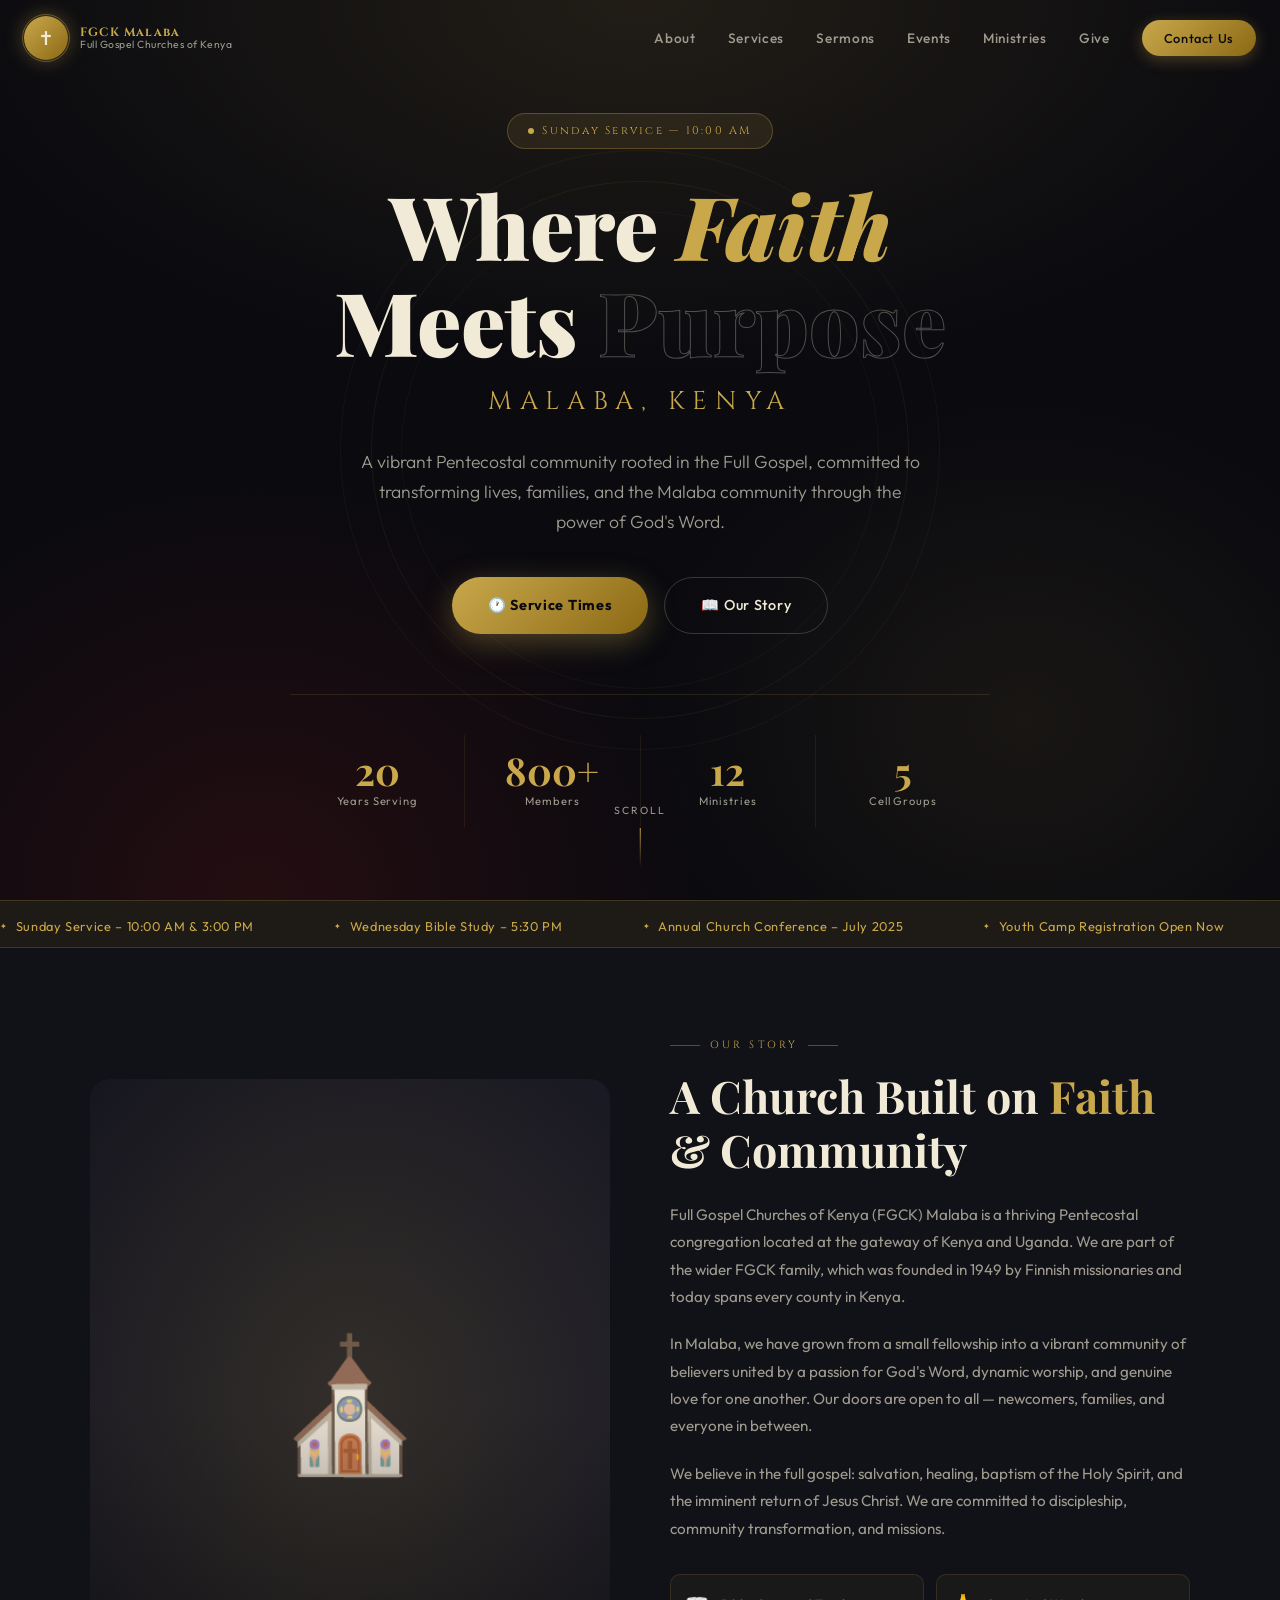
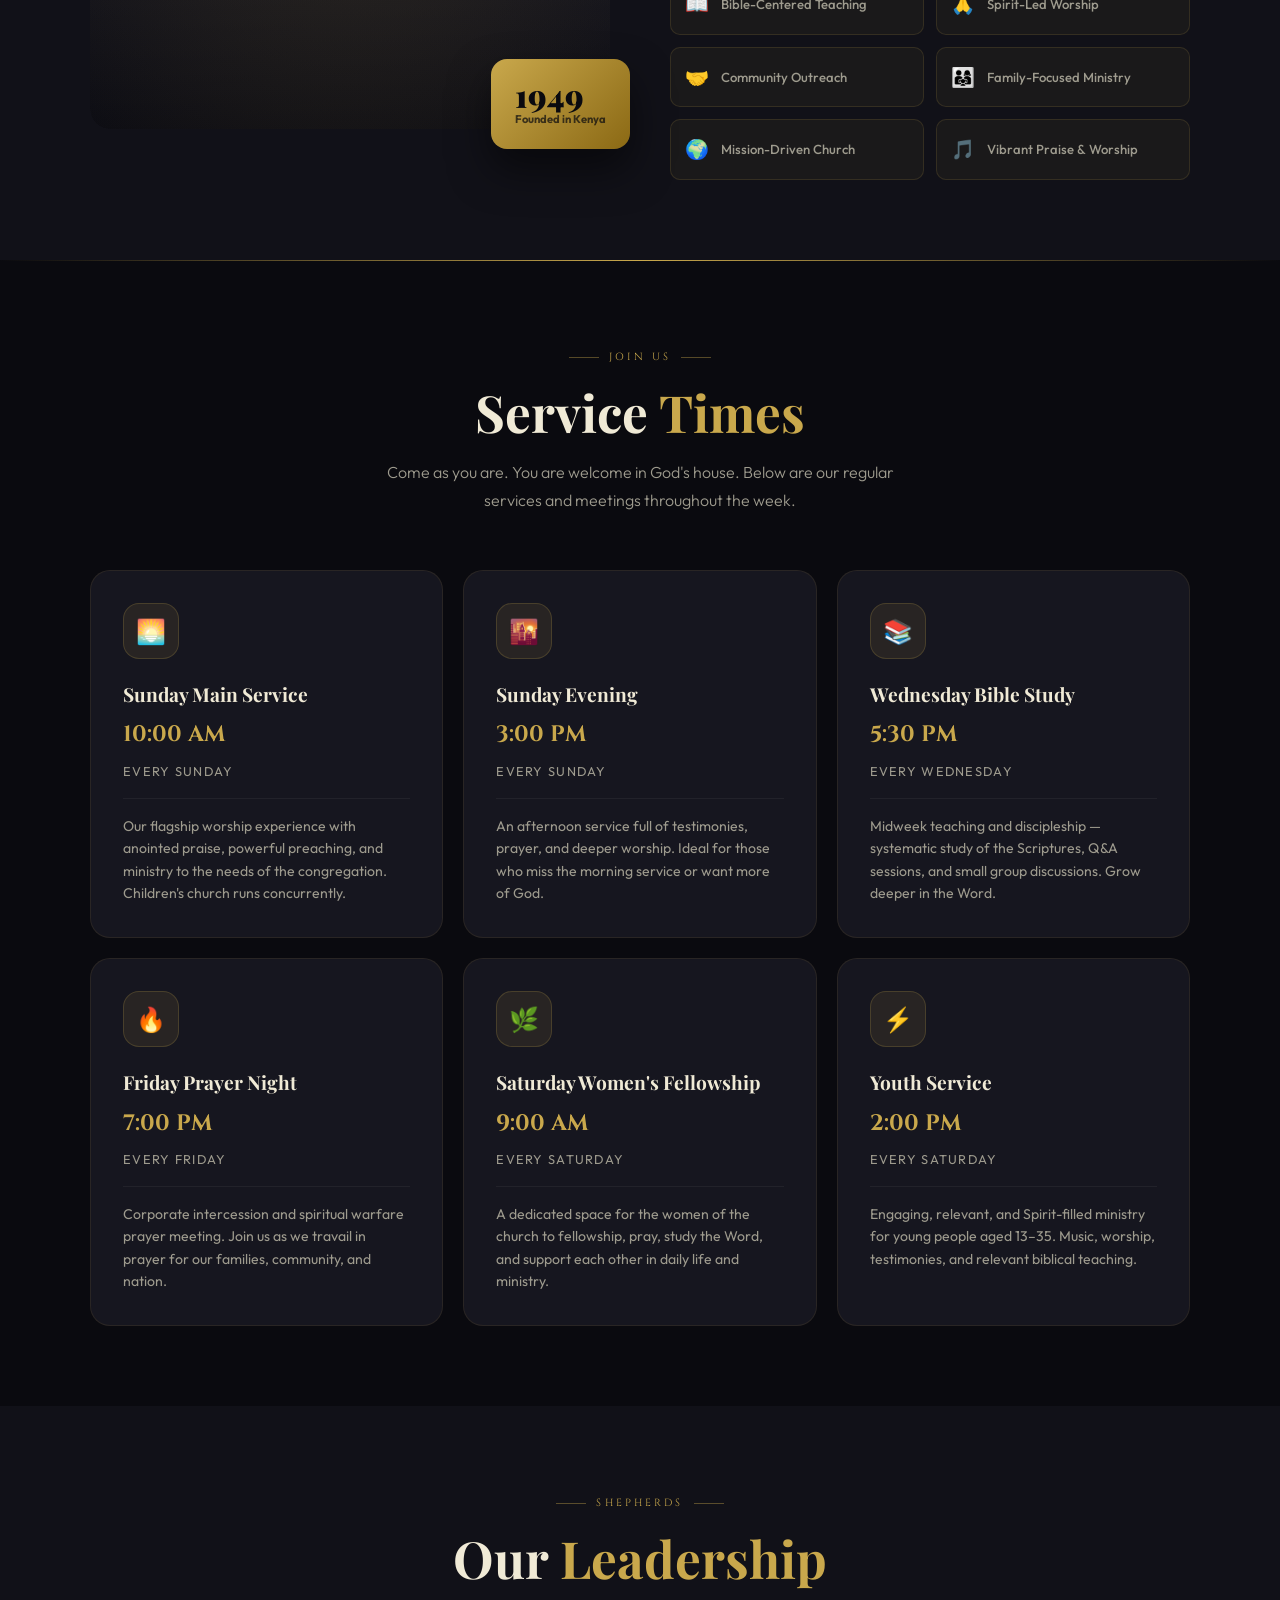
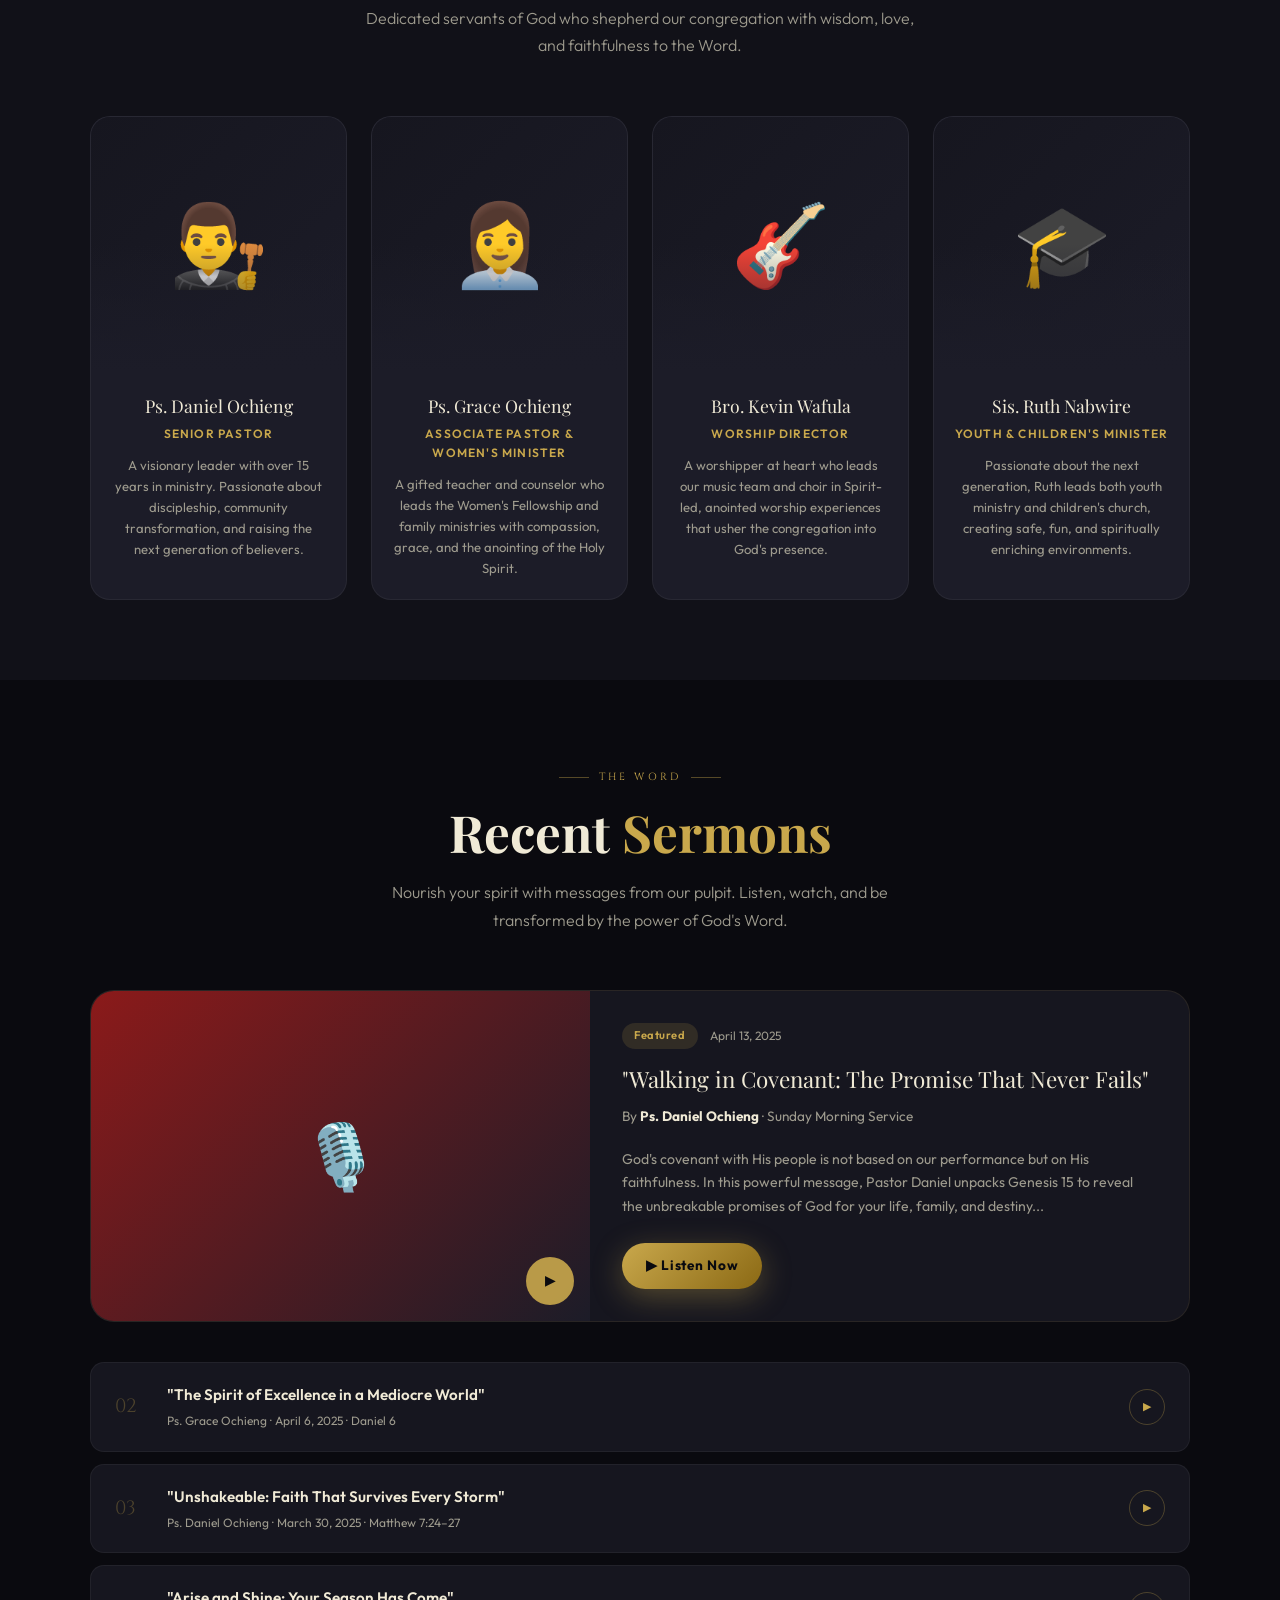
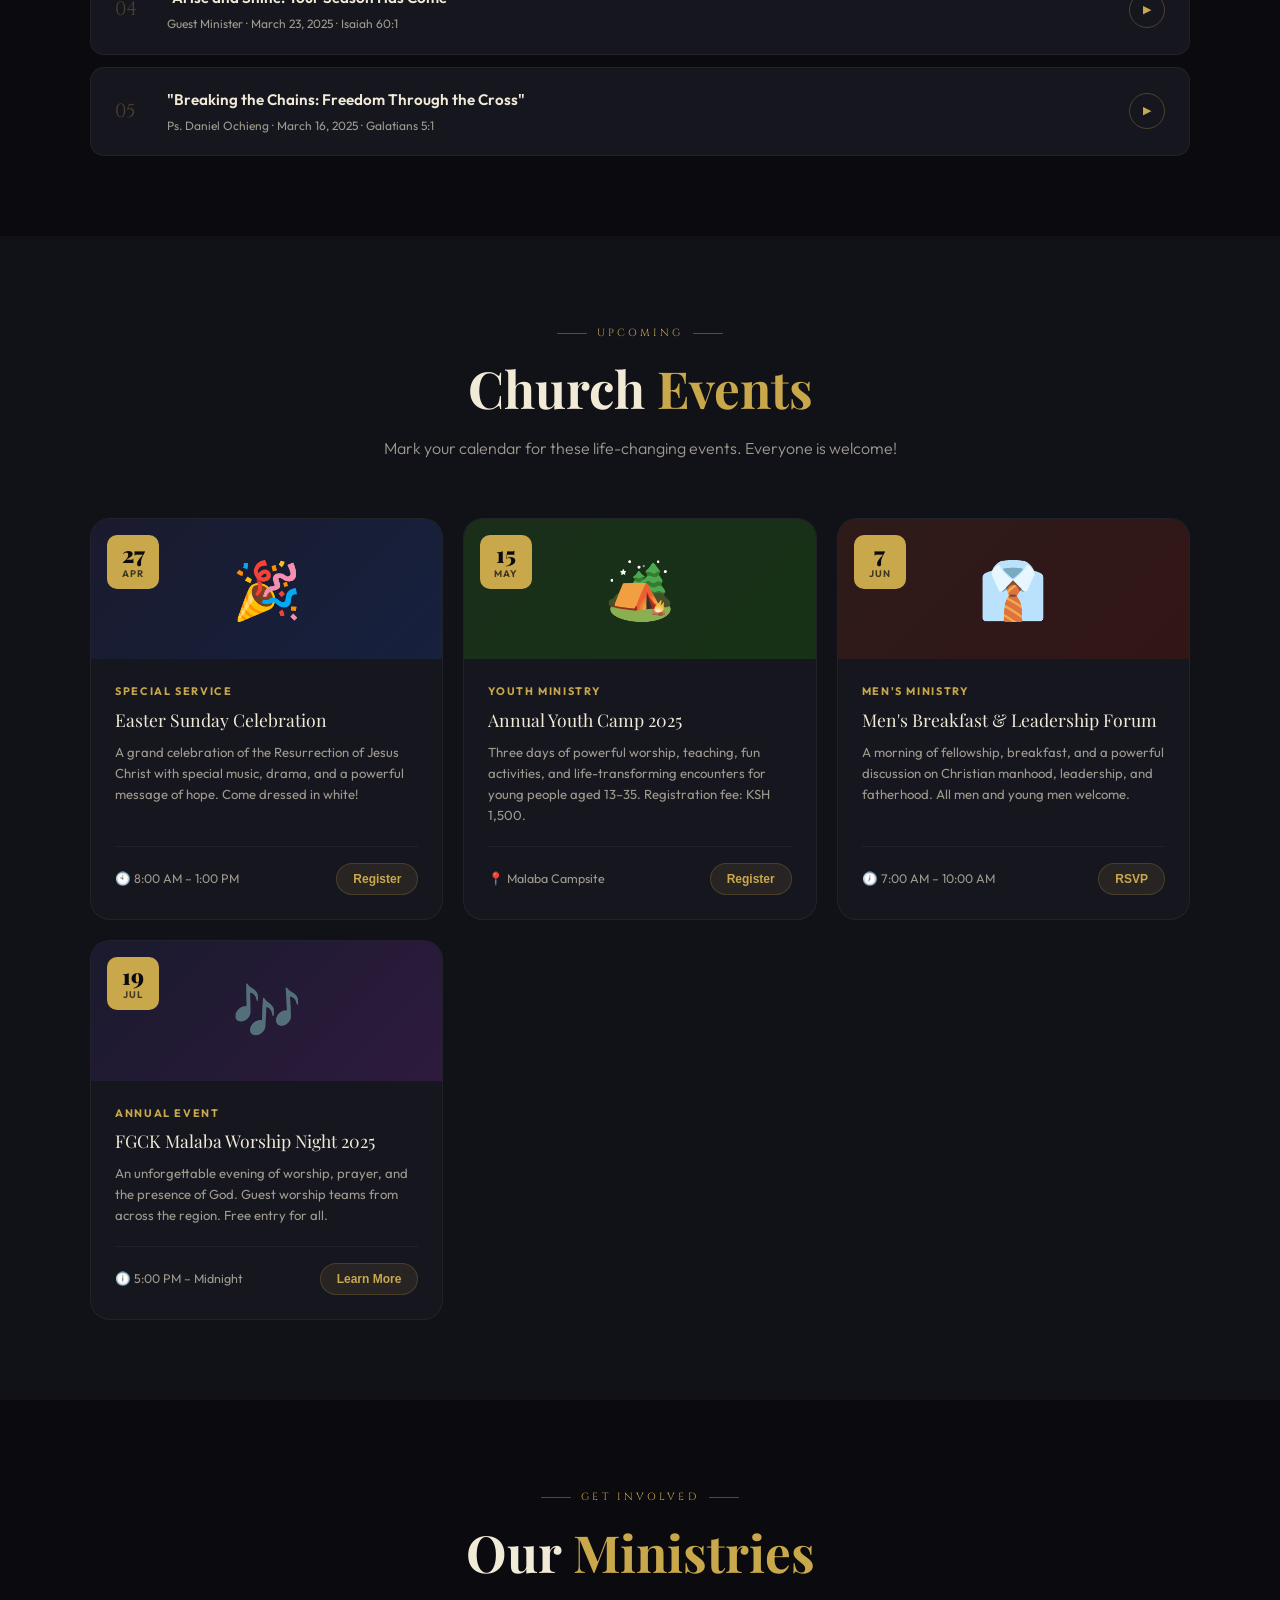
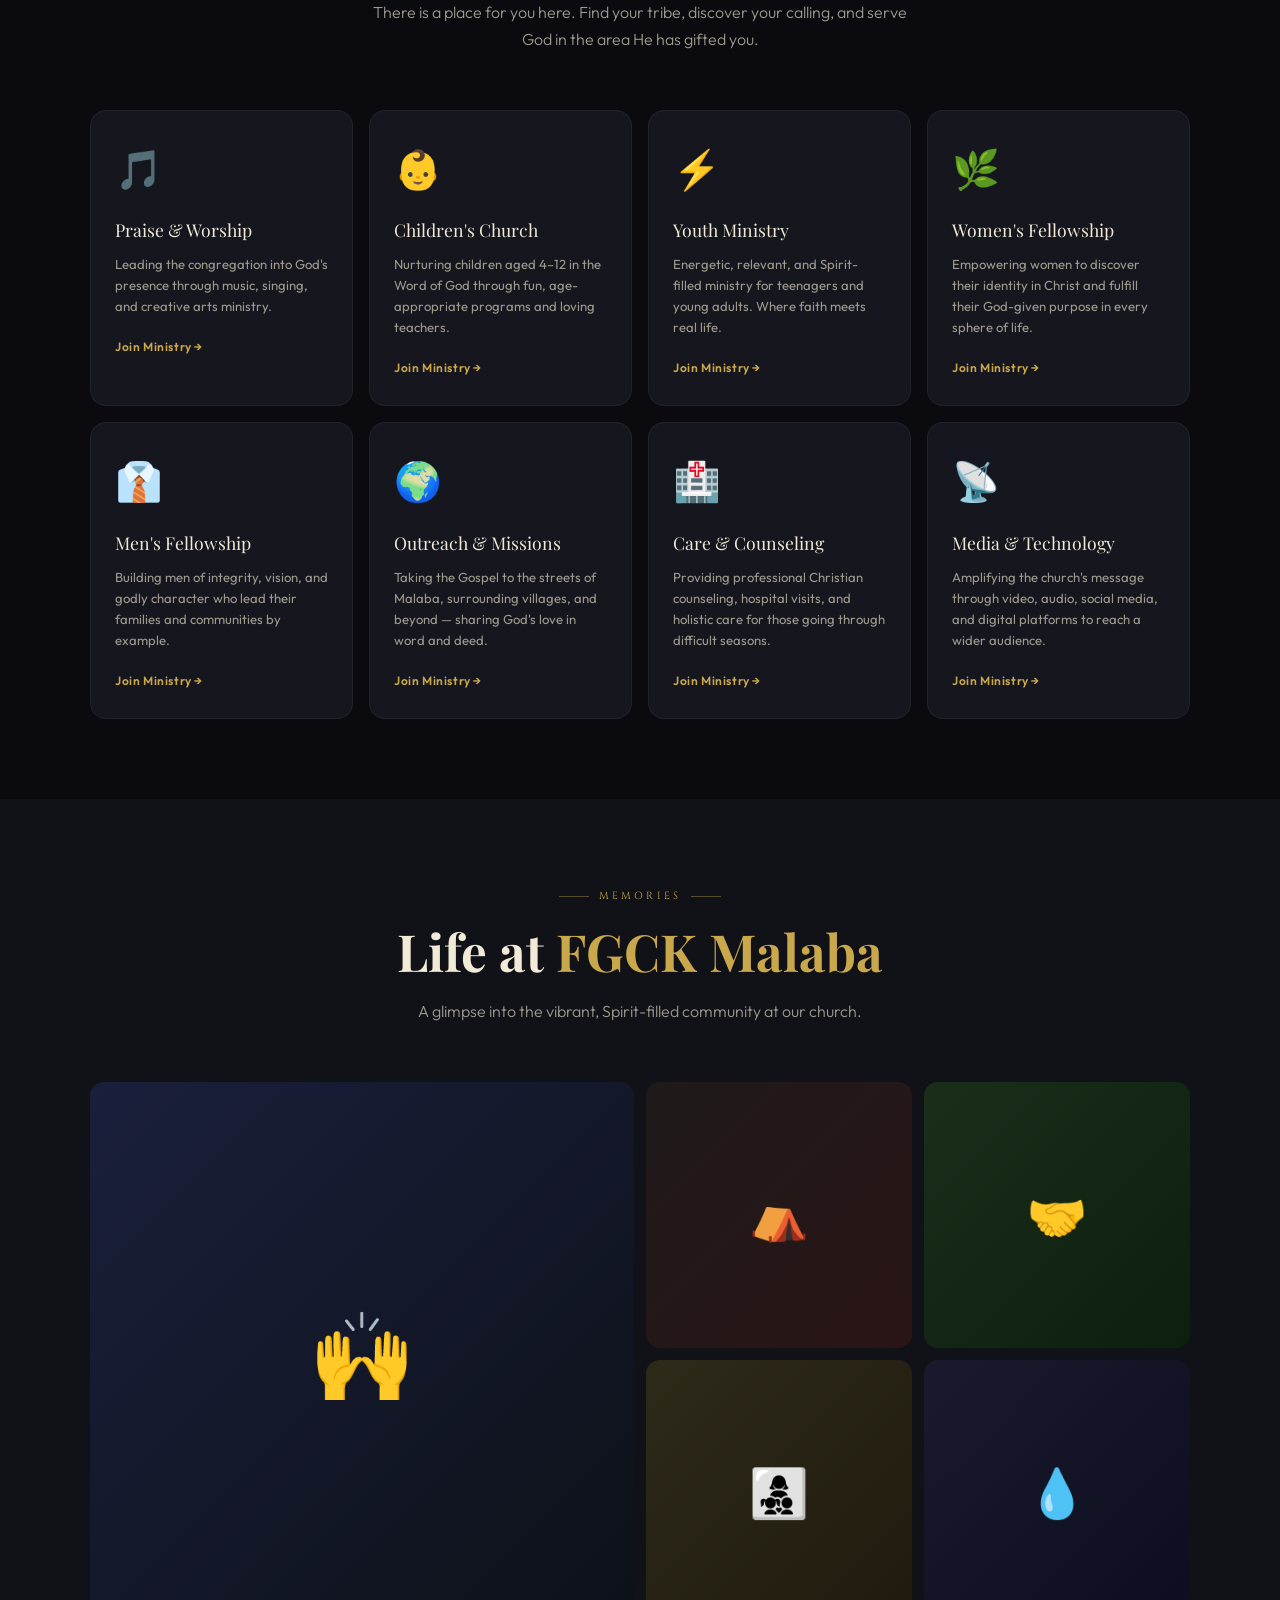
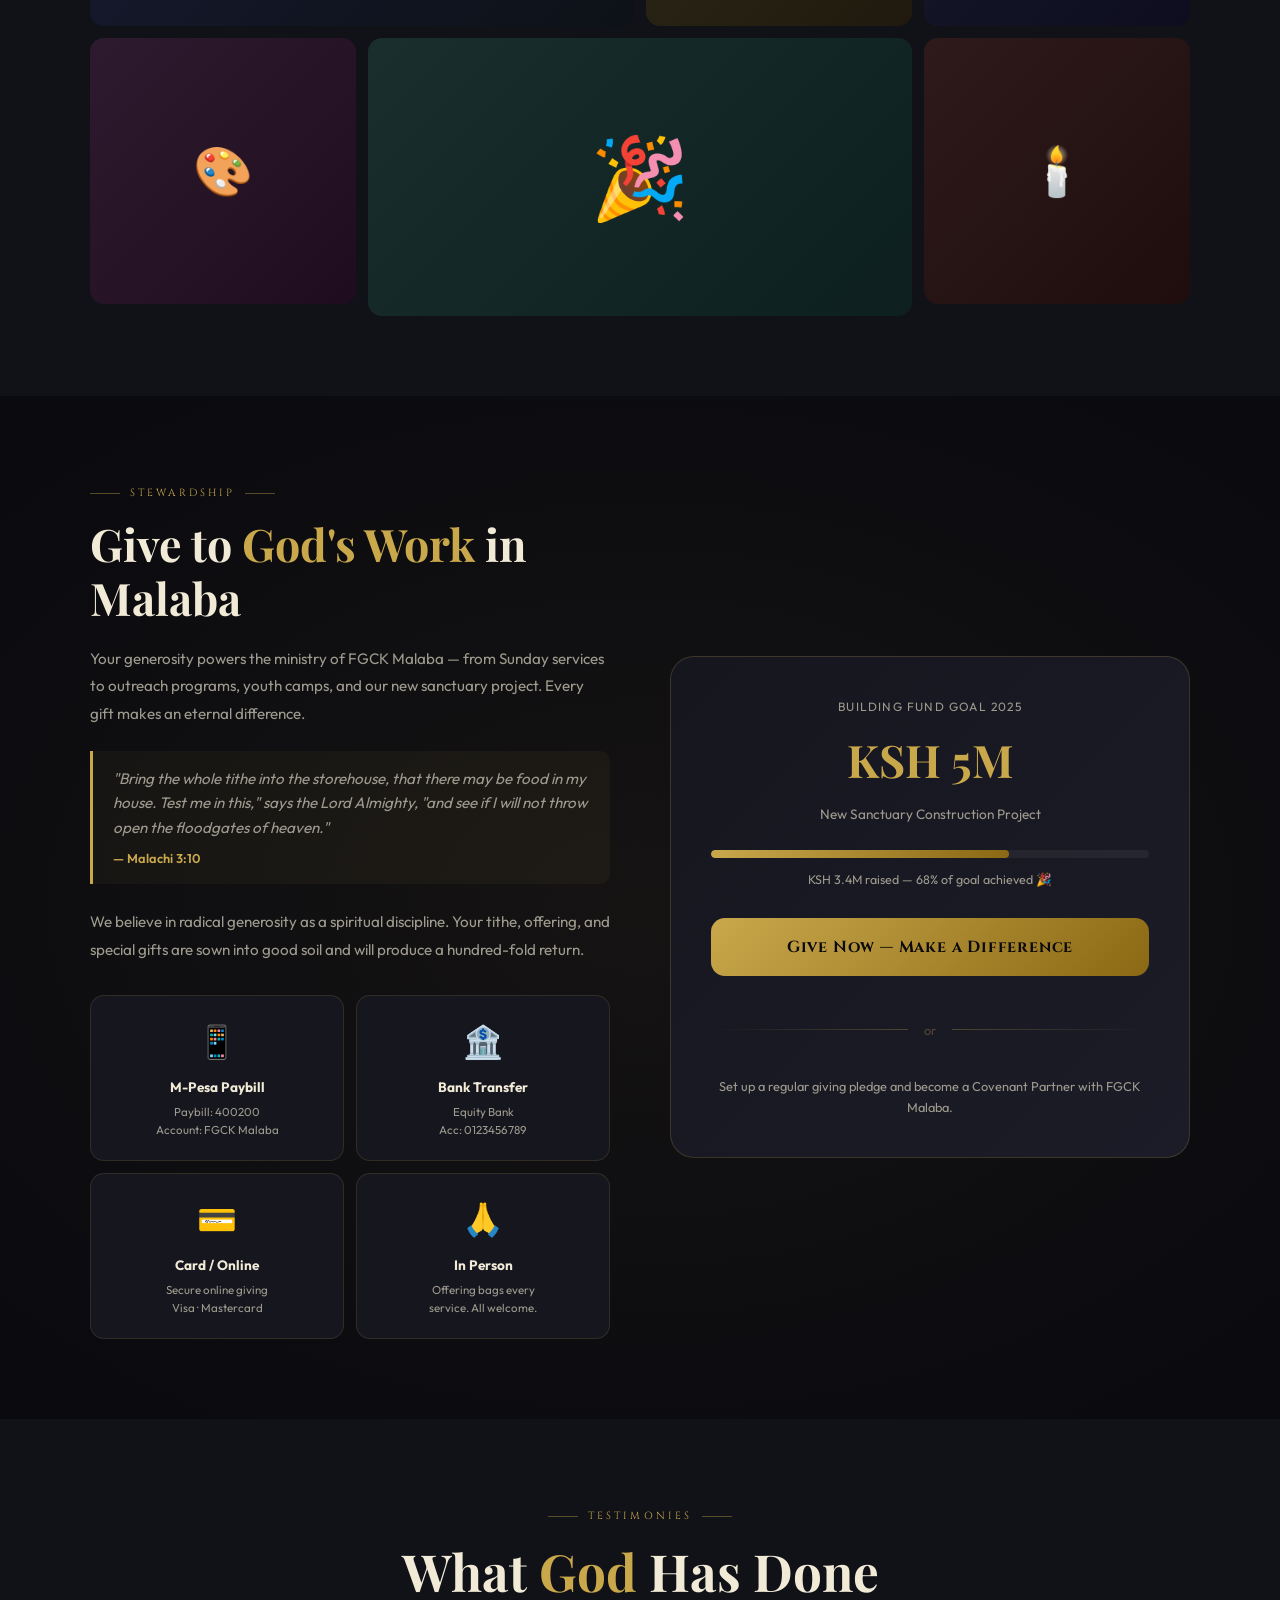
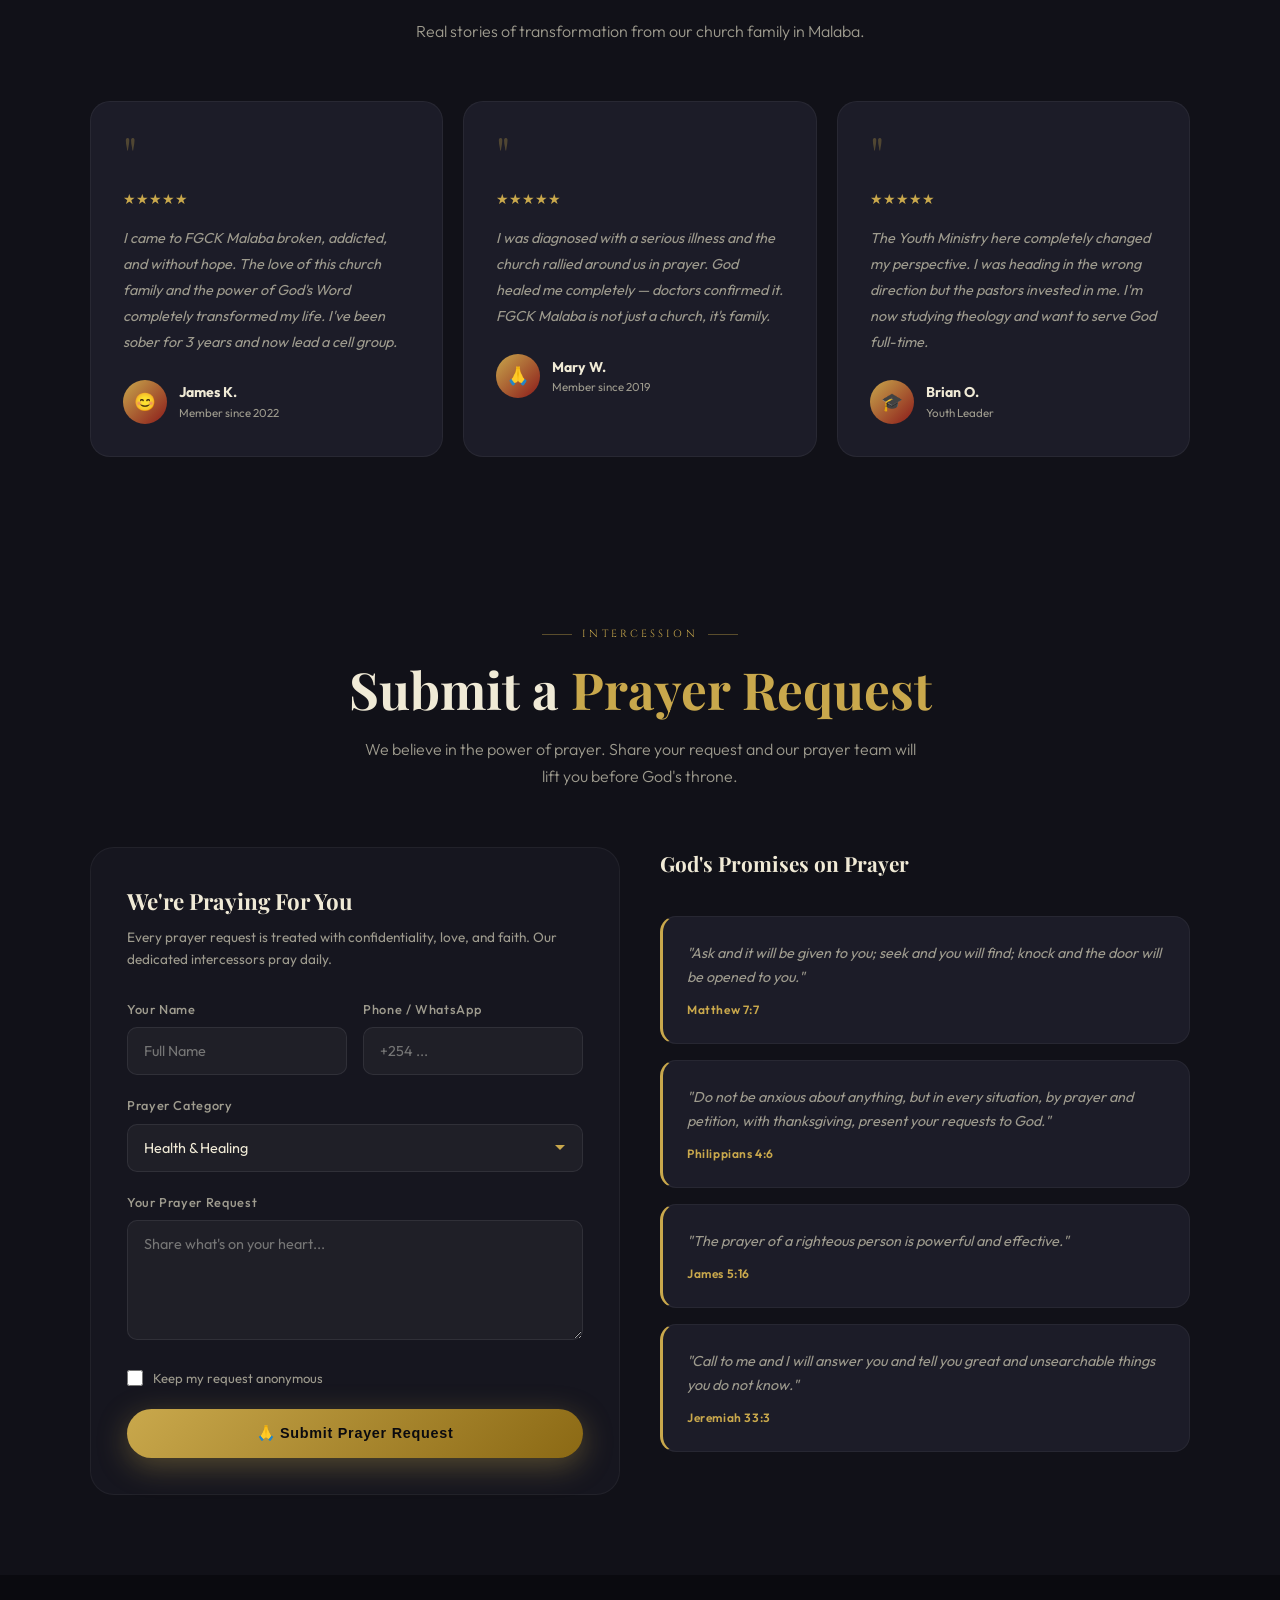
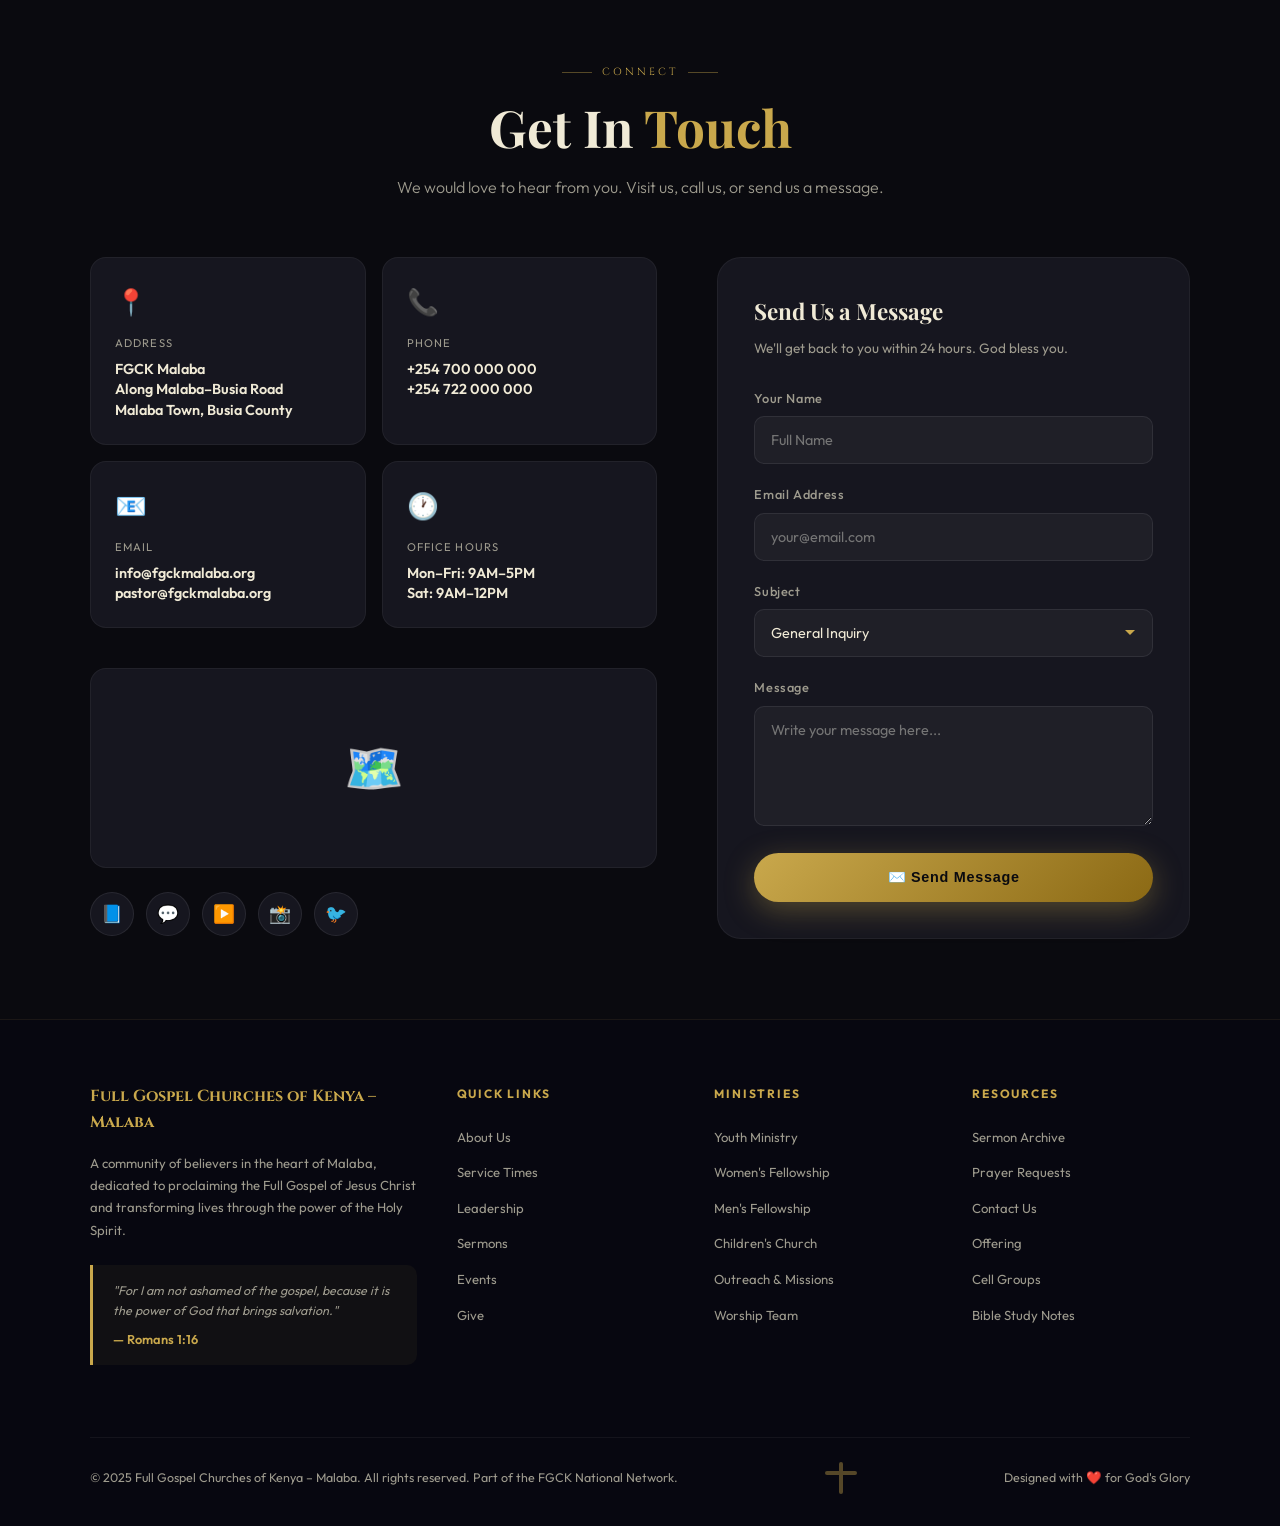
==== index.html @ ff834fe8 "Add files via upload" ====
<!DOCTYPE html>
<html lang="en">
<head>
<meta charset="UTF-8">
<meta name="viewport" content="width=device-width, initial-scale=1.0">
<title>Full Gospel Churches of Kenya – Malaba</title>
<link rel="preconnect" href="https://fonts.googleapis.com">
<link href="https://fonts.googleapis.com/css2?family=Playfair+Display:ital,wght@0,400;0,700;0,900;1,400&family=Outfit:wght@300;400;500;600;700&family=Cinzel:wght@400;600;700&display=swap" rel="stylesheet">
<style>
  /* ===== CSS VARIABLES ===== */
  :root {
    --gold: #C9A84C;
    --gold-light: #E8C97A;
    --gold-dark: #8B6914;
    --crimson: #8B1A1A;
    --crimson-light: #B22222;
    --deep: #0A0A0F;
    --dark: #111118;
    --card: #16161F;
    --card2: #1C1C28;
    --text: #F0EAD6;
    --text-muted: #9E9B8E;
    --white: #FFFFFF;
    --radius: 12px;
    --transition: 0.4s cubic-bezier(0.25, 0.46, 0.45, 0.94);
  }

  /* ===== RESET & BASE ===== */
  *, *::before, *::after { margin: 0; padding: 0; box-sizing: border-box; }
  html { scroll-behavior: smooth; font-size: 16px; }
  body {
    font-family: 'Outfit', sans-serif;
    background: var(--deep);
    color: var(--text);
    overflow-x: hidden;
    line-height: 1.6;
  }
  img { max-width: 100%; display: block; }
  a { text-decoration: none; color: inherit; }
  ul { list-style: none; }

  /* ===== SCROLLBAR ===== */
  ::-webkit-scrollbar { width: 4px; }
  ::-webkit-scrollbar-track { background: var(--deep); }
  ::-webkit-scrollbar-thumb { background: var(--gold); border-radius: 2px; }

  /* ===== LOADER ===== */
  #loader {
    position: fixed; inset: 0; z-index: 9999;
    background: var(--deep);
    display: flex; flex-direction: column;
    align-items: center; justify-content: center;
    transition: opacity 0.8s ease, visibility 0.8s ease;
  }
  #loader.hidden { opacity: 0; visibility: hidden; }
  .loader-cross {
    width: 60px; height: 60px;
    position: relative;
    animation: rotateCross 1.5s ease-in-out infinite;
  }
  .loader-cross::before, .loader-cross::after {
    content: '';
    position: absolute;
    background: var(--gold);
    border-radius: 3px;
  }
  .loader-cross::before { width: 8px; height: 60px; left: 50%; transform: translateX(-50%); }
  .loader-cross::after { width: 60px; height: 8px; top: 50%; transform: translateY(-50%); }
  @keyframes rotateCross { 0%,100%{transform:rotate(0deg) scale(1);} 50%{transform:rotate(180deg) scale(1.2);} }
  .loader-text {
    margin-top: 24px;
    font-family: 'Cinzel', serif;
    font-size: 0.8rem;
    letter-spacing: 0.4em;
    color: var(--gold);
    animation: pulse 1.5s ease infinite;
  }
  @keyframes pulse { 0%,100%{opacity:0.4;} 50%{opacity:1;} }

  /* ===== NAVBAR ===== */
  nav {
    position: fixed; top: 0; left: 0; right: 0; z-index: 1000;
    padding: 16px 24px;
    display: flex; align-items: center; justify-content: space-between;
    transition: all 0.4s ease;
    backdrop-filter: blur(0px);
  }
  nav.scrolled {
    background: rgba(10,10,15,0.95);
    backdrop-filter: blur(20px);
    border-bottom: 1px solid rgba(201,168,76,0.2);
    padding: 12px 24px;
  }
  .nav-logo {
    display: flex; align-items: center; gap: 12px;
  }
  .nav-logo-icon {
    width: 44px; height: 44px;
    background: linear-gradient(135deg, var(--gold), var(--gold-dark));
    border-radius: 50%;
    display: flex; align-items: center; justify-content: center;
    font-size: 1.2rem; flex-shrink: 0;
    position: relative;
    box-shadow: 0 0 20px rgba(201,168,76,0.4);
  }
  .nav-logo-icon::after {
    content: '';
    position: absolute; inset: -2px;
    border-radius: 50%;
    background: transparent;
    border: 1px solid rgba(201,168,76,0.4);
    animation: ringPulse 2s ease infinite;
  }
  @keyframes ringPulse { 0%,100%{transform:scale(1);opacity:1;} 50%{transform:scale(1.15);opacity:0;} }
  .nav-logo-text { line-height: 1.1; }
  .nav-logo-text .top {
    font-family: 'Cinzel', serif;
    font-size: 0.75rem;
    font-weight: 700;
    color: var(--gold);
    letter-spacing: 0.1em;
  }
  .nav-logo-text .bottom {
    font-size: 0.65rem;
    color: var(--text-muted);
    letter-spacing: 0.05em;
  }
  .nav-links {
    display: flex; align-items: center; gap: 32px;
  }
  .nav-links a {
    font-size: 0.85rem;
    font-weight: 500;
    color: var(--text-muted);
    letter-spacing: 0.05em;
    transition: color 0.3s;
    position: relative;
  }
  .nav-links a::after {
    content: '';
    position: absolute; bottom: -4px; left: 0; right: 0;
    height: 1px; background: var(--gold);
    transform: scaleX(0);
    transition: transform 0.3s ease;
  }
  .nav-links a:hover { color: var(--gold); }
  .nav-links a:hover::after { transform: scaleX(1); }
  .nav-cta {
    background: linear-gradient(135deg, var(--gold), var(--gold-dark));
    color: var(--deep) !important;
    padding: 10px 22px;
    border-radius: 50px;
    font-weight: 700;
    font-size: 0.8rem !important;
    letter-spacing: 0.05em;
    transition: all 0.3s !important;
    box-shadow: 0 4px 15px rgba(201,168,76,0.3);
  }
  .nav-cta::after { display: none !important; }
  .nav-cta:hover { transform: translateY(-2px); box-shadow: 0 8px 25px rgba(201,168,76,0.5) !important; }
  .hamburger {
    display: none; flex-direction: column; gap: 5px;
    cursor: pointer; padding: 4px;
    background: none; border: none;
  }
  .hamburger span {
    display: block; width: 24px; height: 2px;
    background: var(--gold);
    border-radius: 2px;
    transition: all 0.3s ease;
  }
  .hamburger.active span:nth-child(1) { transform: rotate(45deg) translate(5px,5px); }
  .hamburger.active span:nth-child(2) { opacity: 0; }
  .hamburger.active span:nth-child(3) { transform: rotate(-45deg) translate(5px,-5px); }

  /* Mobile Menu */
  .mobile-menu {
    position: fixed; inset: 0; z-index: 999;
    background: rgba(10,10,15,0.98);
    backdrop-filter: blur(20px);
    display: flex; flex-direction: column;
    align-items: center; justify-content: center;
    gap: 32px;
    transform: translateX(100%);
    transition: transform 0.5s cubic-bezier(0.77,0,0.175,1);
  }
  .mobile-menu.open { transform: translateX(0); }
  .mobile-menu a {
    font-family: 'Cinzel', serif;
    font-size: 1.4rem;
    color: var(--text-muted);
    letter-spacing: 0.1em;
    transition: color 0.3s;
  }
  .mobile-menu a:hover { color: var(--gold); }
  .mobile-menu-cross {
    position: absolute; top: 24px; right: 24px;
    width: 40px; height: 40px;
    display: flex; align-items: center; justify-content: center;
    cursor: pointer; font-size: 1.5rem; color: var(--gold);
  }

  /* ===== HERO ===== */
  .hero {
    min-height: 100vh;
    position: relative;
    display: flex; flex-direction: column;
    align-items: center; justify-content: center;
    text-align: center;
    overflow: hidden;
    padding: 100px 24px 60px;
  }
  .hero-bg {
    position: absolute; inset: 0;
    background:
      radial-gradient(ellipse 80% 60% at 50% 0%, rgba(201,168,76,0.12) 0%, transparent 70%),
      radial-gradient(ellipse 60% 80% at 20% 100%, rgba(139,26,26,0.2) 0%, transparent 60%),
      radial-gradient(ellipse 50% 60% at 80% 80%, rgba(201,168,76,0.08) 0%, transparent 60%),
      var(--deep);
  }
  .hero-particles {
    position: absolute; inset: 0;
    overflow: hidden;
    pointer-events: none;
  }
  .particle {
    position: absolute;
    width: 2px; height: 2px;
    background: var(--gold);
    border-radius: 50%;
    opacity: 0;
    animation: floatUp var(--dur) ease-in-out var(--delay) infinite;
  }
  @keyframes floatUp {
    0% { opacity: 0; transform: translateY(100vh) scale(0); }
    10% { opacity: 0.8; }
    90% { opacity: 0.3; }
    100% { opacity: 0; transform: translateY(-10vh) scale(1); }
  }
  .hero-ornament {
    position: absolute;
    top: 50%; left: 50%;
    transform: translate(-50%,-50%);
    width: min(600px, 90vw);
    height: min(600px, 90vw);
    border: 1px solid rgba(201,168,76,0.06);
    border-radius: 50%;
    pointer-events: none;
  }
  .hero-ornament::before {
    content: '';
    position: absolute; inset: 30px;
    border: 1px solid rgba(201,168,76,0.08);
    border-radius: 50%;
  }
  .hero-ornament::after {
    content: '';
    position: absolute; inset: 60px;
    border: 1px solid rgba(201,168,76,0.05);
    border-radius: 50%;
  }
  .hero-badge {
    display: inline-flex; align-items: center; gap: 8px;
    background: rgba(201,168,76,0.1);
    border: 1px solid rgba(201,168,76,0.3);
    border-radius: 50px;
    padding: 8px 20px;
    font-family: 'Cinzel', serif;
    font-size: 0.7rem;
    letter-spacing: 0.2em;
    color: var(--gold);
    margin-bottom: 28px;
    animation: fadeUp 0.8s ease 0.5s both;
  }
  .hero-badge span { width: 6px; height: 6px; background: var(--gold); border-radius: 50%; animation: blink 2s infinite; }
  @keyframes blink { 0%,100%{opacity:1;} 50%{opacity:0.2;} }
  .hero h1 {
    font-family: 'Playfair Display', serif;
    font-size: clamp(2.4rem, 7vw, 5.5rem);
    font-weight: 900;
    line-height: 1.1;
    margin-bottom: 12px;
    animation: fadeUp 0.8s ease 0.7s both;
  }
  .hero h1 .gold { color: var(--gold); font-style: italic; }
  .hero h1 .outline {
    -webkit-text-stroke: 1px rgba(240,234,214,0.3);
    color: transparent;
  }
  .hero-location {
    font-family: 'Cinzel', serif;
    font-size: clamp(1rem, 3vw, 1.6rem);
    color: var(--gold);
    letter-spacing: 0.3em;
    margin-bottom: 24px;
    animation: fadeUp 0.8s ease 0.9s both;
  }
  .hero-desc {
    max-width: 560px;
    font-size: clamp(0.95rem, 2.5vw, 1.1rem);
    color: var(--text-muted);
    font-weight: 300;
    margin: 0 auto 40px;
    animation: fadeUp 0.8s ease 1.1s both;
    line-height: 1.7;
  }
  .hero-buttons {
    display: flex; gap: 16px; justify-content: center;
    flex-wrap: wrap;
    animation: fadeUp 0.8s ease 1.3s both;
  }
  .btn-primary {
    background: linear-gradient(135deg, var(--gold), var(--gold-dark));
    color: var(--deep);
    padding: 16px 36px;
    border-radius: 50px;
    font-weight: 700;
    font-size: 0.9rem;
    letter-spacing: 0.05em;
    display: inline-flex; align-items: center; gap: 8px;
    transition: all 0.3s ease;
    box-shadow: 0 8px 30px rgba(201,168,76,0.35);
    border: none; cursor: pointer;
  }
  .btn-primary:hover { transform: translateY(-3px); box-shadow: 0 16px 40px rgba(201,168,76,0.5); }
  .btn-secondary {
    background: transparent;
    color: var(--text);
    padding: 16px 36px;
    border-radius: 50px;
    font-weight: 500;
    font-size: 0.9rem;
    letter-spacing: 0.05em;
    border: 1px solid rgba(240,234,214,0.2);
    display: inline-flex; align-items: center; gap: 8px;
    transition: all 0.3s ease;
    cursor: pointer;
  }
  .btn-secondary:hover { border-color: var(--gold); color: var(--gold); transform: translateY(-3px); }
  .hero-scroll {
    position: absolute; bottom: 32px; left: 50%;
    transform: translateX(-50%);
    display: flex; flex-direction: column; align-items: center; gap: 8px;
    animation: fadeIn 1s ease 2s both;
    cursor: pointer;
  }
  .hero-scroll span {
    font-size: 0.65rem; letter-spacing: 0.2em;
    color: var(--text-muted);
    text-transform: uppercase;
  }
  .scroll-line {
    width: 1px; height: 40px;
    background: linear-gradient(to bottom, var(--gold), transparent);
    animation: scrollLine 1.5s ease infinite;
  }
  @keyframes scrollLine { 0%{transform:scaleY(0);transform-origin:top;} 50%{transform:scaleY(1);transform-origin:top;} 51%{transform:scaleY(1);transform-origin:bottom;} 100%{transform:scaleY(0);transform-origin:bottom;} }
  .hero-stats {
    display: flex; gap: 0;
    justify-content: center;
    margin-top: 60px;
    border-top: 1px solid rgba(201,168,76,0.15);
    padding-top: 40px;
    width: 100%; max-width: 700px;
    animation: fadeUp 0.8s ease 1.5s both;
  }
  .stat {
    flex: 1;
    padding: 16px;
    text-align: center;
    border-right: 1px solid rgba(201,168,76,0.1);
  }
  .stat:last-child { border-right: none; }
  .stat-number {
    font-family: 'Playfair Display', serif;
    font-size: clamp(1.6rem, 4vw, 2.4rem);
    font-weight: 700;
    color: var(--gold);
    line-height: 1;
  }
  .stat-label { font-size: 0.7rem; color: var(--text-muted); letter-spacing: 0.08em; margin-top: 4px; }

  @keyframes fadeUp { from{opacity:0;transform:translateY(30px);} to{opacity:1;transform:translateY(0);} }
  @keyframes fadeIn { from{opacity:0;} to{opacity:1;} }

  /* ===== SECTION STYLES ===== */
  section { padding: 80px 24px; }
  .container { max-width: 1100px; margin: 0 auto; }
  .section-tag {
    display: inline-flex; align-items: center; gap: 10px;
    font-family: 'Cinzel', serif;
    font-size: 0.65rem;
    letter-spacing: 0.3em;
    color: var(--gold);
    text-transform: uppercase;
    margin-bottom: 16px;
  }
  .section-tag::before, .section-tag::after {
    content: ''; flex: 1;
    height: 1px; background: rgba(201,168,76,0.4);
    width: 30px;
  }
  .section-title {
    font-family: 'Playfair Display', serif;
    font-size: clamp(2rem, 5vw, 3.2rem);
    font-weight: 700;
    line-height: 1.2;
    margin-bottom: 16px;
  }
  .section-subtitle {
    font-size: 1rem;
    color: var(--text-muted);
    font-weight: 300;
    max-width: 560px;
    line-height: 1.7;
  }
  .text-gold { color: var(--gold); }
  .text-center { text-align: center; }
  .section-header { margin-bottom: 56px; }
  .section-header .section-subtitle { margin: 0 auto; }

  /* Reveal animation */
  .reveal {
    opacity: 0;
    transform: translateY(40px);
    transition: opacity 0.7s ease, transform 0.7s ease;
  }
  .reveal.visible { opacity: 1; transform: translateY(0); }

  /* ===== ABOUT ===== */
  #about { background: var(--dark); }
  .about-grid {
    display: grid;
    grid-template-columns: 1fr 1fr;
    gap: 60px;
    align-items: center;
  }
  .about-visual {
    position: relative;
  }
  .about-img-wrap {
    position: relative;
    border-radius: 20px;
    overflow: hidden;
    aspect-ratio: 4/5;
    background: var(--card);
  }
  .about-img-wrap::before {
    content: '';
    position: absolute; inset: 0;
    background:
      radial-gradient(ellipse at 50% 50%, rgba(201,168,76,0.15), transparent),
      linear-gradient(180deg, transparent 50%, rgba(10,10,15,0.8));
    z-index: 1;
  }
  .about-church-art {
    width: 100%; height: 100%;
    display: flex; align-items: center; justify-content: center;
    font-size: 8rem;
    background: linear-gradient(135deg, var(--card) 0%, var(--card2) 100%);
  }
  .about-badge-wrap {
    position: absolute; bottom: -20px; right: -20px;
    background: linear-gradient(135deg, var(--gold), var(--gold-dark));
    border-radius: 16px;
    padding: 20px 24px;
    z-index: 2;
    box-shadow: 0 20px 40px rgba(0,0,0,0.5);
  }
  .about-badge-num {
    font-family: 'Playfair Display', serif;
    font-size: 2rem;
    font-weight: 900;
    color: var(--deep);
    line-height: 1;
  }
  .about-badge-text { font-size: 0.7rem; font-weight: 700; color: var(--deep); opacity: 0.7; }
  .about-content h2 { font-family: 'Playfair Display', serif; font-size: clamp(1.8rem, 4vw, 2.8rem); line-height: 1.2; margin-bottom: 24px; }
  .about-content p { color: var(--text-muted); line-height: 1.8; margin-bottom: 20px; font-size: 0.95rem; }
  .about-features {
    display: grid; grid-template-columns: 1fr 1fr;
    gap: 12px; margin-top: 32px;
  }
  .feature-item {
    display: flex; align-items: center; gap: 12px;
    background: rgba(201,168,76,0.05);
    border: 1px solid rgba(201,168,76,0.15);
    border-radius: 10px;
    padding: 14px;
  }
  .feature-icon { font-size: 1.2rem; flex-shrink: 0; }
  .feature-text { font-size: 0.82rem; color: var(--text-muted); font-weight: 500; }

  /* ===== SERVICE TIMES ===== */
  #services {
    background: var(--deep);
    position: relative;
    overflow: hidden;
  }
  #services::before {
    content: '';
    position: absolute; top: 0; left: 0; right: 0;
    height: 1px;
    background: linear-gradient(90deg, transparent, var(--gold), transparent);
  }
  .services-grid {
    display: grid;
    grid-template-columns: repeat(auto-fit, minmax(280px, 1fr));
    gap: 20px;
  }
  .service-card {
    background: var(--card);
    border: 1px solid rgba(201,168,76,0.1);
    border-radius: 20px;
    padding: 32px;
    position: relative;
    overflow: hidden;
    transition: all 0.4s ease;
    cursor: pointer;
  }
  .service-card:hover {
    border-color: rgba(201,168,76,0.4);
    transform: translateY(-6px);
    box-shadow: 0 20px 60px rgba(0,0,0,0.4);
  }
  .service-card::before {
    content: '';
    position: absolute; top: 0; left: 0; right: 0;
    height: 3px;
    background: linear-gradient(90deg, var(--gold), var(--crimson));
    transform: scaleX(0);
    transition: transform 0.4s ease;
  }
  .service-card:hover::before { transform: scaleX(1); }
  .service-card-icon {
    width: 56px; height: 56px;
    background: rgba(201,168,76,0.1);
    border: 1px solid rgba(201,168,76,0.2);
    border-radius: 16px;
    display: flex; align-items: center; justify-content: center;
    font-size: 1.5rem;
    margin-bottom: 20px;
    transition: all 0.3s ease;
  }
  .service-card:hover .service-card-icon {
    background: rgba(201,168,76,0.2);
    transform: scale(1.1);
  }
  .service-card h3 {
    font-family: 'Playfair Display', serif;
    font-size: 1.2rem;
    margin-bottom: 8px;
  }
  .service-card .time {
    color: var(--gold);
    font-size: 1.4rem;
    font-weight: 700;
    font-family: 'Cinzel', serif;
    margin-bottom: 8px;
  }
  .service-card .day {
    font-size: 0.8rem;
    color: var(--text-muted);
    letter-spacing: 0.1em;
    text-transform: uppercase;
  }
  .service-card p {
    margin-top: 16px;
    font-size: 0.88rem;
    color: var(--text-muted);
    line-height: 1.6;
    border-top: 1px solid rgba(255,255,255,0.05);
    padding-top: 16px;
  }

  /* ===== LEADERSHIP ===== */
  #leadership { background: var(--dark); }
  .leadership-grid {
    display: grid;
    grid-template-columns: repeat(auto-fit, minmax(240px, 1fr));
    gap: 24px;
  }
  .leader-card {
    background: var(--card2);
    border-radius: 20px;
    overflow: hidden;
    border: 1px solid rgba(255,255,255,0.05);
    transition: all 0.4s ease;
    text-align: center;
  }
  .leader-card:hover { transform: translateY(-8px); border-color: rgba(201,168,76,0.3); }
  .leader-avatar {
    width: 100%;
    aspect-ratio: 1;
    background: linear-gradient(135deg, var(--card), var(--card2));
    display: flex; align-items: center; justify-content: center;
    font-size: 5rem;
    position: relative;
    overflow: hidden;
  }
  .leader-avatar::after {
    content: '';
    position: absolute; bottom: 0; left: 0; right: 0;
    height: 50%;
    background: linear-gradient(to top, var(--card2), transparent);
  }
  .leader-info { padding: 20px; }
  .leader-name {
    font-family: 'Playfair Display', serif;
    font-size: 1.1rem;
    margin-bottom: 4px;
  }
  .leader-role {
    font-size: 0.75rem;
    color: var(--gold);
    letter-spacing: 0.1em;
    text-transform: uppercase;
    font-weight: 600;
    margin-bottom: 12px;
  }
  .leader-bio { font-size: 0.82rem; color: var(--text-muted); line-height: 1.6; }

  /* ===== SERMONS ===== */
  #sermons { background: var(--deep); }
  .sermons-featured {
    background: var(--card);
    border-radius: 24px;
    overflow: hidden;
    display: grid;
    grid-template-columns: 1fr 1.2fr;
    gap: 0;
    margin-bottom: 40px;
    border: 1px solid rgba(201,168,76,0.1);
    transition: all 0.4s ease;
  }
  .sermons-featured:hover { border-color: rgba(201,168,76,0.3); }
  .sermon-thumb {
    background: linear-gradient(135deg, var(--crimson) 0%, var(--card2) 100%);
    display: flex; align-items: center; justify-content: center;
    font-size: 4rem;
    min-height: 200px;
    position: relative;
  }
  .sermon-thumb::after {
    content: '▶';
    position: absolute; bottom: 16px; right: 16px;
    width: 48px; height: 48px;
    background: rgba(201,168,76,0.9);
    border-radius: 50%;
    display: flex; align-items: center; justify-content: center;
    font-size: 0.9rem;
    color: var(--deep);
    font-style: normal;
    display: flex; align-items: center; justify-content: center;
    cursor: pointer;
    transition: all 0.3s;
  }
  .sermon-thumb:hover::after { background: var(--gold); transform: scale(1.1); }
  .sermon-info { padding: 32px; }
  .sermon-meta {
    display: flex; gap: 12px; align-items: center;
    margin-bottom: 16px;
    flex-wrap: wrap;
  }
  .sermon-tag {
    background: rgba(201,168,76,0.15);
    color: var(--gold);
    border-radius: 50px;
    padding: 4px 12px;
    font-size: 0.7rem;
    font-weight: 600;
    letter-spacing: 0.05em;
  }
  .sermon-date { font-size: 0.75rem; color: var(--text-muted); }
  .sermon-title {
    font-family: 'Playfair Display', serif;
    font-size: 1.4rem;
    margin-bottom: 12px;
    line-height: 1.3;
  }
  .sermon-speaker { font-size: 0.85rem; color: var(--text-muted); margin-bottom: 20px; }
  .sermon-speaker strong { color: var(--text); }
  .sermon-excerpt { font-size: 0.88rem; color: var(--text-muted); line-height: 1.7; margin-bottom: 24px; }
  .sermons-list { display: grid; gap: 12px; }
  .sermon-item {
    background: var(--card);
    border: 1px solid rgba(255,255,255,0.05);
    border-radius: 14px;
    padding: 20px 24px;
    display: flex; align-items: center; gap: 20px;
    transition: all 0.3s ease;
    cursor: pointer;
  }
  .sermon-item:hover { border-color: rgba(201,168,76,0.3); transform: translateX(6px); }
  .sermon-item-num {
    font-family: 'Cinzel', serif;
    font-size: 1.2rem;
    color: rgba(201,168,76,0.3);
    min-width: 32px;
  }
  .sermon-item-info { flex: 1; }
  .sermon-item-title { font-size: 0.95rem; font-weight: 600; margin-bottom: 4px; }
  .sermon-item-meta { font-size: 0.75rem; color: var(--text-muted); }
  .sermon-item-play {
    width: 36px; height: 36px;
    border: 1px solid rgba(201,168,76,0.3);
    border-radius: 50%;
    display: flex; align-items: center; justify-content: center;
    font-size: 0.7rem;
    color: var(--gold);
    transition: all 0.3s;
    flex-shrink: 0;
  }
  .sermon-item:hover .sermon-item-play { background: var(--gold); color: var(--deep); border-color: var(--gold); }

  /* ===== EVENTS ===== */
  #events { background: var(--dark); }
  .events-grid {
    display: grid;
    grid-template-columns: repeat(auto-fit, minmax(300px, 1fr));
    gap: 20px;
  }
  .event-card {
    border-radius: 20px;
    overflow: hidden;
    background: var(--card);
    border: 1px solid rgba(255,255,255,0.05);
    transition: all 0.4s ease;
    display: flex; flex-direction: column;
  }
  .event-card:hover { transform: translateY(-6px); border-color: rgba(201,168,76,0.3); }
  .event-banner {
    height: 140px;
    display: flex; align-items: center; justify-content: center;
    font-size: 3.5rem;
    position: relative;
    overflow: hidden;
  }
  .event-banner-1 { background: linear-gradient(135deg, #1a1a2e, #16213e); }
  .event-banner-2 { background: linear-gradient(135deg, #1a2e1a, #163216); }
  .event-banner-3 { background: linear-gradient(135deg, #2e1a1a, #321616); }
  .event-banner-4 { background: linear-gradient(135deg, #1a1a2e, #2e1a3e); }
  .event-date-badge {
    position: absolute; top: 16px; left: 16px;
    background: var(--gold);
    border-radius: 10px;
    padding: 8px 12px;
    text-align: center;
    min-width: 52px;
  }
  .event-date-badge .day { font-size: 1.4rem; font-weight: 900; color: var(--deep); line-height: 1; font-family: 'Playfair Display', serif; }
  .event-date-badge .month { font-size: 0.6rem; font-weight: 700; color: var(--deep); opacity: 0.7; text-transform: uppercase; letter-spacing: 0.1em; }
  .event-body { padding: 24px; flex: 1; display: flex; flex-direction: column; }
  .event-category {
    font-size: 0.68rem;
    color: var(--gold);
    letter-spacing: 0.15em;
    text-transform: uppercase;
    font-weight: 700;
    margin-bottom: 8px;
  }
  .event-title {
    font-family: 'Playfair Display', serif;
    font-size: 1.1rem;
    margin-bottom: 10px;
    line-height: 1.3;
  }
  .event-desc { font-size: 0.82rem; color: var(--text-muted); line-height: 1.6; flex: 1; margin-bottom: 20px; }
  .event-footer {
    display: flex; align-items: center; justify-content: space-between;
    border-top: 1px solid rgba(255,255,255,0.05);
    padding-top: 16px;
  }
  .event-time { font-size: 0.78rem; color: var(--text-muted); display: flex; align-items: center; gap: 6px; }
  .btn-sm {
    background: rgba(201,168,76,0.1);
    color: var(--gold);
    border: 1px solid rgba(201,168,76,0.2);
    padding: 8px 16px;
    border-radius: 50px;
    font-size: 0.75rem;
    font-weight: 600;
    cursor: pointer;
    transition: all 0.3s;
  }
  .btn-sm:hover { background: var(--gold); color: var(--deep); }

  /* ===== MINISTRIES ===== */
  #ministries { background: var(--deep); }
  .ministries-grid {
    display: grid;
    grid-template-columns: repeat(auto-fit, minmax(220px, 1fr));
    gap: 16px;
  }
  .ministry-card {
    background: var(--card);
    border-radius: 16px;
    padding: 28px 24px;
    border: 1px solid rgba(255,255,255,0.05);
    transition: all 0.4s ease;
    position: relative;
    overflow: hidden;
    cursor: pointer;
  }
  .ministry-card::before {
    content: '';
    position: absolute; bottom: 0; left: 0; right: 0;
    height: 4px;
    background: var(--ministry-color, var(--gold));
    transform: scaleX(0);
    transition: transform 0.4s ease;
  }
  .ministry-card:hover { transform: translateY(-6px); border-color: rgba(201,168,76,0.2); }
  .ministry-card:hover::before { transform: scaleX(1); }
  .ministry-emoji { font-size: 2.4rem; margin-bottom: 16px; display: block; }
  .ministry-name {
    font-family: 'Playfair Display', serif;
    font-size: 1.1rem;
    margin-bottom: 10px;
  }
  .ministry-desc { font-size: 0.82rem; color: var(--text-muted); line-height: 1.6; margin-bottom: 20px; }
  .ministry-link {
    font-size: 0.75rem;
    color: var(--gold);
    font-weight: 600;
    letter-spacing: 0.05em;
    display: flex; align-items: center; gap: 6px;
    transition: gap 0.3s;
  }
  .ministry-card:hover .ministry-link { gap: 10px; }

  /* ===== GALLERY ===== */
  #gallery { background: var(--dark); }
  .gallery-grid {
    display: grid;
    grid-template-columns: repeat(4, 1fr);
    grid-template-rows: auto;
    gap: 12px;
  }
  .gallery-item {
    border-radius: 14px;
    overflow: hidden;
    aspect-ratio: 1;
    background: var(--card);
    display: flex; align-items: center; justify-content: center;
    font-size: 3rem;
    cursor: pointer;
    transition: all 0.4s ease;
    position: relative;
  }
  .gallery-item::after {
    content: attr(data-caption);
    position: absolute; inset: 0;
    background: rgba(10,10,15,0.8);
    display: flex; align-items: center; justify-content: center;
    font-size: 0.85rem;
    font-weight: 600;
    color: var(--gold);
    opacity: 0;
    transition: opacity 0.3s;
    text-align: center;
    padding: 12px;
  }
  .gallery-item:hover { transform: scale(1.03); }
  .gallery-item:hover::after { opacity: 1; }
  .gallery-item.large { grid-column: span 2; grid-row: span 2; font-size: 5rem; aspect-ratio: unset; }
  .g1 { background: linear-gradient(135deg, #1a1f3c, #0d1117); }
  .g2 { background: linear-gradient(135deg, #1f1a1a, #2a1515); }
  .g3 { background: linear-gradient(135deg, #1a2e1a, #0d1f0d); }
  .g4 { background: linear-gradient(135deg, #2e2a1a, #1f1a0d); }
  .g5 { background: linear-gradient(135deg, #1a1a2e, #0d0d1f); }
  .g6 { background: linear-gradient(135deg, #2e1a2e, #1f0d1f); }
  .g7 { background: linear-gradient(135deg, #1a2e2e, #0d1f1f); }
  .g8 { background: linear-gradient(135deg, #2e1a1a, #1f0d0d); }

  /* ===== GIVE / OFFERING ===== */
  #give {
    background: var(--deep);
    position: relative;
    overflow: hidden;
  }
  .give-bg {
    position: absolute; inset: 0;
    background: radial-gradient(ellipse 70% 60% at 50% 50%, rgba(201,168,76,0.06), transparent);
    pointer-events: none;
  }
  .give-grid {
    display: grid;
    grid-template-columns: 1fr 1fr;
    gap: 60px;
    align-items: center;
  }
  .give-content h2 { font-family: 'Playfair Display', serif; font-size: clamp(1.8rem,4vw,2.8rem); line-height: 1.2; margin-bottom: 20px; }
  .give-content p { color: var(--text-muted); line-height: 1.8; margin-bottom: 16px; font-size: 0.95rem; }
  .give-verse {
    border-left: 3px solid var(--gold);
    padding: 16px 20px;
    background: rgba(201,168,76,0.05);
    border-radius: 0 10px 10px 0;
    margin: 24px 0;
    font-style: italic;
    font-size: 0.95rem;
    color: var(--text-muted);
  }
  .give-verse cite { display: block; margin-top: 8px; font-style: normal; color: var(--gold); font-size: 0.8rem; font-weight: 600; }
  .give-methods {
    display: grid; grid-template-columns: 1fr 1fr; gap: 12px;
    margin-top: 32px;
  }
  .give-method {
    background: var(--card);
    border: 1px solid rgba(201,168,76,0.15);
    border-radius: 14px;
    padding: 20px;
    text-align: center;
    transition: all 0.3s;
    cursor: pointer;
  }
  .give-method:hover { border-color: var(--gold); transform: translateY(-3px); }
  .give-method-icon { font-size: 2rem; margin-bottom: 10px; }
  .give-method-name { font-size: 0.85rem; font-weight: 700; margin-bottom: 4px; }
  .give-method-detail { font-size: 0.72rem; color: var(--text-muted); }
  .give-total-card {
    background: linear-gradient(135deg, var(--card), var(--card2));
    border: 1px solid rgba(201,168,76,0.2);
    border-radius: 24px;
    padding: 40px;
    text-align: center;
  }
  .give-goal-label { font-size: 0.75rem; color: var(--text-muted); letter-spacing: 0.1em; text-transform: uppercase; margin-bottom: 8px; }
  .give-goal-amount {
    font-family: 'Playfair Display', serif;
    font-size: 2.8rem;
    font-weight: 700;
    color: var(--gold);
    margin-bottom: 8px;
  }
  .give-goal-sub { font-size: 0.85rem; color: var(--text-muted); margin-bottom: 24px; }
  .progress-wrap {
    background: rgba(255,255,255,0.05);
    border-radius: 50px;
    height: 8px;
    overflow: hidden;
    margin-bottom: 12px;
  }
  .progress-bar {
    height: 100%;
    border-radius: 50px;
    background: linear-gradient(90deg, var(--gold), var(--gold-dark));
    width: 0%;
    transition: width 1.5s ease 0.5s;
  }
  .progress-bar.animated { width: 68%; }
  .progress-text { font-size: 0.78rem; color: var(--text-muted); margin-bottom: 28px; }
  .give-total-btn {
    width: 100%;
    background: linear-gradient(135deg, var(--gold), var(--gold-dark));
    color: var(--deep);
    padding: 18px;
    border-radius: 14px;
    font-weight: 700;
    font-size: 1rem;
    border: none;
    cursor: pointer;
    transition: all 0.3s;
    font-family: 'Cinzel', serif;
    letter-spacing: 0.05em;
  }
  .give-total-btn:hover { transform: translateY(-3px); box-shadow: 0 12px 30px rgba(201,168,76,0.4); }

  /* ===== PRAYER REQUESTS ===== */
  #prayer { background: var(--dark); }
  .prayer-grid {
    display: grid;
    grid-template-columns: 1fr 1fr;
    gap: 40px;
    align-items: start;
  }
  .prayer-form-card {
    background: var(--card);
    border: 1px solid rgba(255,255,255,0.05);
    border-radius: 24px;
    padding: 36px;
  }
  .prayer-form-card h3 { font-family: 'Playfair Display', serif; font-size: 1.4rem; margin-bottom: 8px; }
  .prayer-form-card p { font-size: 0.85rem; color: var(--text-muted); margin-bottom: 28px; }
  .form-group { margin-bottom: 20px; }
  .form-label { display: block; font-size: 0.8rem; color: var(--text-muted); margin-bottom: 8px; letter-spacing: 0.05em; font-weight: 500; }
  .form-input, .form-textarea, .form-select {
    width: 100%;
    background: rgba(255,255,255,0.04);
    border: 1px solid rgba(255,255,255,0.08);
    border-radius: 10px;
    padding: 14px 16px;
    color: var(--text);
    font-family: 'Outfit', sans-serif;
    font-size: 0.9rem;
    transition: all 0.3s;
    outline: none;
    appearance: none;
  }
  .form-input:focus, .form-textarea:focus, .form-select:focus {
    border-color: rgba(201,168,76,0.5);
    background: rgba(201,168,76,0.04);
    box-shadow: 0 0 0 3px rgba(201,168,76,0.08);
  }
  .form-textarea { resize: vertical; min-height: 120px; }
  .form-select { background-image: url("data:image/svg+xml,%3Csvg xmlns='http://www.w3.org/2000/svg' width='12' height='8' viewBox='0 0 12 8'%3E%3Cpath fill='%23C9A84C' d='M1 1l5 5 5-5'/%3E%3C/svg%3E"); background-repeat: no-repeat; background-position: right 16px center; cursor: pointer; }
  .form-row { display: grid; grid-template-columns: 1fr 1fr; gap: 16px; }
  .prayer-promises { display: grid; gap: 16px; }
  .promise-card {
    background: var(--card2);
    border-radius: 16px;
    padding: 24px;
    border: 1px solid rgba(255,255,255,0.05);
    border-left: 3px solid var(--gold);
  }
  .promise-text { font-style: italic; color: var(--text-muted); font-size: 0.9rem; line-height: 1.7; margin-bottom: 10px; }
  .promise-ref { font-size: 0.75rem; color: var(--gold); font-weight: 600; letter-spacing: 0.05em; }

  /* ===== CONTACT ===== */
  #contact { background: var(--deep); }
  .contact-grid {
    display: grid;
    grid-template-columns: 1.2fr 1fr;
    gap: 60px;
  }
  .contact-info-grid {
    display: grid;
    grid-template-columns: 1fr 1fr;
    gap: 16px;
    margin-bottom: 40px;
  }
  .contact-card {
    background: var(--card);
    border: 1px solid rgba(255,255,255,0.05);
    border-radius: 16px;
    padding: 24px;
    transition: all 0.3s;
  }
  .contact-card:hover { border-color: rgba(201,168,76,0.3); }
  .contact-card-icon { font-size: 1.6rem; margin-bottom: 12px; }
  .contact-card-label { font-size: 0.7rem; color: var(--text-muted); letter-spacing: 0.1em; text-transform: uppercase; margin-bottom: 6px; }
  .contact-card-value { font-size: 0.9rem; font-weight: 600; color: var(--text); line-height: 1.4; }
  .map-embed {
    background: var(--card);
    border: 1px solid rgba(255,255,255,0.05);
    border-radius: 16px;
    overflow: hidden;
    height: 200px;
    display: flex; align-items: center; justify-content: center;
    font-size: 3rem;
    cursor: pointer;
    transition: all 0.3s;
    position: relative;
  }
  .map-embed:hover { border-color: rgba(201,168,76,0.3); }
  .map-embed-overlay {
    position: absolute; inset: 0;
    background: rgba(10,10,15,0.7);
    display: flex; align-items: center; justify-content: center;
    opacity: 0; transition: opacity 0.3s;
  }
  .map-embed:hover .map-embed-overlay { opacity: 1; }
  .map-embed-overlay span {
    background: var(--gold);
    color: var(--deep);
    padding: 10px 20px;
    border-radius: 50px;
    font-size: 0.85rem;
    font-weight: 700;
  }
  .social-links { display: flex; gap: 12px; margin-top: 24px; }
  .social-btn {
    width: 44px; height: 44px;
    border-radius: 50%;
    background: var(--card);
    border: 1px solid rgba(255,255,255,0.08);
    display: flex; align-items: center; justify-content: center;
    font-size: 1.1rem;
    cursor: pointer;
    transition: all 0.3s;
  }
  .social-btn:hover { background: rgba(201,168,76,0.15); border-color: var(--gold); transform: translateY(-3px); }
  .contact-form-card {
    background: var(--card);
    border: 1px solid rgba(255,255,255,0.05);
    border-radius: 24px;
    padding: 36px;
  }
  .contact-form-card h3 { font-family: 'Playfair Display', serif; font-size: 1.4rem; margin-bottom: 8px; }
  .contact-form-card p { font-size: 0.85rem; color: var(--text-muted); margin-bottom: 28px; }

  /* ===== ANNOUNCEMENT TICKER ===== */
  .ticker-bar {
    background: rgba(201,168,76,0.1);
    border-top: 1px solid rgba(201,168,76,0.2);
    border-bottom: 1px solid rgba(201,168,76,0.2);
    padding: 10px 0;
    overflow: hidden;
    white-space: nowrap;
    position: relative;
  }
  .ticker-inner {
    display: inline-flex; gap: 80px;
    animation: ticker 30s linear infinite;
  }
  .ticker-inner:hover { animation-play-state: paused; }
  @keyframes ticker {
    0% { transform: translateX(0); }
    100% { transform: translateX(-50%); }
  }
  .ticker-item {
    font-size: 0.8rem;
    color: var(--gold);
    letter-spacing: 0.05em;
    display: inline-flex; align-items: center; gap: 8px;
  }
  .ticker-item::before { content: '✦'; font-size: 0.5rem; }

  /* ===== TESTIMONIALS ===== */
  #testimonials { background: var(--dark); }
  .testimonials-slider {
    display: grid;
    grid-template-columns: repeat(auto-fit, minmax(280px, 1fr));
    gap: 20px;
  }
  .testimonial-card {
    background: var(--card2);
    border-radius: 20px;
    padding: 32px;
    border: 1px solid rgba(255,255,255,0.05);
    position: relative;
    transition: all 0.4s ease;
  }
  .testimonial-card:hover { border-color: rgba(201,168,76,0.2); transform: translateY(-4px); }
  .testimonial-quote {
    font-size: 3rem;
    color: rgba(201,168,76,0.3);
    font-family: 'Playfair Display', serif;
    line-height: 0.8;
    margin-bottom: 16px;
  }
  .testimonial-text {
    font-size: 0.9rem;
    color: var(--text-muted);
    line-height: 1.8;
    margin-bottom: 24px;
    font-style: italic;
  }
  .testimonial-stars { color: var(--gold); font-size: 0.85rem; margin-bottom: 16px; }
  .testimonial-author { display: flex; align-items: center; gap: 12px; }
  .testimonial-avatar {
    width: 44px; height: 44px;
    border-radius: 50%;
    background: linear-gradient(135deg, var(--gold), var(--crimson));
    display: flex; align-items: center; justify-content: center;
    font-size: 1.1rem;
    flex-shrink: 0;
  }
  .testimonial-name { font-size: 0.88rem; font-weight: 700; }
  .testimonial-role { font-size: 0.72rem; color: var(--text-muted); }

  /* ===== FOOTER ===== */
  footer {
    background: #070710;
    border-top: 1px solid rgba(201,168,76,0.1);
    padding: 64px 24px 32px;
  }
  .footer-grid {
    display: grid;
    grid-template-columns: 1.5fr 1fr 1fr 1fr;
    gap: 40px;
    max-width: 1100px;
    margin: 0 auto 48px;
  }
  .footer-brand h3 {
    font-family: 'Cinzel', serif;
    font-size: 1rem;
    color: var(--gold);
    margin-bottom: 16px;
  }
  .footer-brand p { font-size: 0.82rem; color: var(--text-muted); line-height: 1.7; margin-bottom: 20px; }
  .footer-col h4 {
    font-size: 0.75rem;
    letter-spacing: 0.15em;
    text-transform: uppercase;
    color: var(--gold);
    margin-bottom: 20px;
    font-weight: 700;
  }
  .footer-col ul { display: grid; gap: 10px; }
  .footer-col a { font-size: 0.82rem; color: var(--text-muted); transition: color 0.3s; }
  .footer-col a:hover { color: var(--gold); }
  .footer-bottom {
    max-width: 1100px;
    margin: 0 auto;
    border-top: 1px solid rgba(255,255,255,0.05);
    padding-top: 24px;
    display: flex; align-items: center; justify-content: space-between;
    flex-wrap: wrap;
    gap: 16px;
  }
  .footer-bottom p { font-size: 0.78rem; color: var(--text-muted); }
  .footer-cross {
    width: 32px; height: 32px;
    position: relative;
    opacity: 0.4;
  }
  .footer-cross::before, .footer-cross::after {
    content: '';
    position: absolute;
    background: var(--gold);
    border-radius: 2px;
  }
  .footer-cross::before { width: 4px; height: 32px; left: 50%; transform: translateX(-50%); }
  .footer-cross::after { width: 32px; height: 4px; top: 35%; transform: translateY(-50%); }

  /* ===== BACK TO TOP ===== */
  #back-to-top {
    position: fixed; bottom: 28px; right: 24px;
    width: 48px; height: 48px;
    background: linear-gradient(135deg, var(--gold), var(--gold-dark));
    border-radius: 50%;
    display: flex; align-items: center; justify-content: center;
    cursor: pointer;
    font-size: 1.1rem;
    color: var(--deep);
    opacity: 0; visibility: hidden;
    transform: translateY(20px);
    transition: all 0.3s ease;
    box-shadow: 0 8px 24px rgba(201,168,76,0.4);
    border: none;
    z-index: 500;
  }
  #back-to-top.visible { opacity: 1; visibility: visible; transform: translateY(0); }
  #back-to-top:hover { transform: translateY(-4px); box-shadow: 0 12px 32px rgba(201,168,76,0.6); }

  /* ===== GOLD DIVIDER ===== */
  .gold-divider {
    text-align: center;
    padding: 20px 0;
    display: flex; align-items: center; justify-content: center; gap: 16px;
    opacity: 0.5;
  }
  .gold-divider::before, .gold-divider::after {
    content: '';
    flex: 1; max-width: 200px;
    height: 1px;
    background: linear-gradient(90deg, transparent, var(--gold));
  }
  .gold-divider::after { background: linear-gradient(90deg, var(--gold), transparent); }
  .gold-divider span { color: var(--gold); font-size: 0.8rem; }

  /* ===== POPUP / MODAL ===== */
  .modal-overlay {
    position: fixed; inset: 0; z-index: 2000;
    background: rgba(0,0,0,0.85);
    backdrop-filter: blur(10px);
    display: flex; align-items: center; justify-content: center;
    padding: 24px;
    opacity: 0; visibility: hidden;
    transition: all 0.3s;
  }
  .modal-overlay.show { opacity: 1; visibility: visible; }
  .modal {
    background: var(--card);
    border: 1px solid rgba(201,168,76,0.2);
    border-radius: 24px;
    padding: 40px;
    max-width: 480px;
    width: 100%;
    text-align: center;
    transform: scale(0.9);
    transition: transform 0.3s;
    position: relative;
  }
  .modal-overlay.show .modal { transform: scale(1); }
  .modal-close {
    position: absolute; top: 16px; right: 16px;
    width: 32px; height: 32px;
    background: rgba(255,255,255,0.1);
    border-radius: 50%;
    display: flex; align-items: center; justify-content: center;
    cursor: pointer;
    border: none; color: var(--text); font-size: 0.9rem;
    transition: all 0.3s;
  }
  .modal-close:hover { background: rgba(201,168,76,0.2); color: var(--gold); }
  .modal-icon { font-size: 3rem; margin-bottom: 16px; }
  .modal h3 { font-family: 'Playfair Display', serif; font-size: 1.6rem; margin-bottom: 12px; }
  .modal p { font-size: 0.9rem; color: var(--text-muted); margin-bottom: 28px; line-height: 1.7; }

  /* ===== RESPONSIVE ===== */
  @media (max-width: 900px) {
    .nav-links { display: none; }
    .hamburger { display: flex; }
    .about-grid, .give-grid, .prayer-grid, .contact-grid { grid-template-columns: 1fr; gap: 40px; }
    .about-badge-wrap { right: 0; }
    .sermons-featured { grid-template-columns: 1fr; }
    .footer-grid { grid-template-columns: 1fr 1fr; }
    .gallery-grid { grid-template-columns: repeat(2,1fr); }
    .gallery-item.large { grid-column: span 1; grid-row: span 1; }
  }
  @media (max-width: 600px) {
    section { padding: 60px 20px; }
    .hero-stats { flex-wrap: wrap; }
    .stat { flex: 1 1 45%; border-right: none; border-bottom: 1px solid rgba(201,168,76,0.1); }
    .about-features { grid-template-columns: 1fr; }
    .give-methods { grid-template-columns: 1fr 1fr; }
    .contact-info-grid { grid-template-columns: 1fr; }
    .footer-grid { grid-template-columns: 1fr; }
    .form-row { grid-template-columns: 1fr; }
    .footer-bottom { flex-direction: column; text-align: center; }
    .gallery-grid { grid-template-columns: repeat(2,1fr); }
  }
</style>
</head>
<body>

<!-- LOADER -->
<div id="loader">
  <div class="loader-cross"></div>
  <p class="loader-text">FGCK MALABA</p>
</div>

<!-- NAVBAR -->
<nav id="navbar">
  <a href="#" class="nav-logo">
    <div class="nav-logo-icon">✝</div>
    <div class="nav-logo-text">
      <div class="top">FGCK Malaba</div>
      <div class="bottom">Full Gospel Churches of Kenya</div>
    </div>
  </a>
  <ul class="nav-links">
    <li><a href="#about">About</a></li>
    <li><a href="#services">Services</a></li>
    <li><a href="#sermons">Sermons</a></li>
    <li><a href="#events">Events</a></li>
    <li><a href="#ministries">Ministries</a></li>
    <li><a href="#give">Give</a></li>
    <li><a href="#contact" class="nav-cta">Contact Us</a></li>
  </ul>
  <button class="hamburger" id="hamburger" aria-label="Menu">
    <span></span><span></span><span></span>
  </button>
</nav>

<!-- MOBILE MENU -->
<div class="mobile-menu" id="mobileMenu">
  <button class="mobile-menu-cross" id="menuClose">✕</button>
  <a href="#about" onclick="closeMobileMenu()">About</a>
  <a href="#services" onclick="closeMobileMenu()">Services</a>
  <a href="#sermons" onclick="closeMobileMenu()">Sermons</a>
  <a href="#events" onclick="closeMobileMenu()">Events</a>
  <a href="#ministries" onclick="closeMobileMenu()">Ministries</a>
  <a href="#give" onclick="closeMobileMenu()">Give</a>
  <a href="#prayer" onclick="closeMobileMenu()">Prayer</a>
  <a href="#contact" onclick="closeMobileMenu()">Contact</a>
</div>

<!-- HERO -->
<section class="hero" id="home">
  <div class="hero-bg"></div>
  <div class="hero-particles" id="particles"></div>
  <div class="hero-ornament"></div>
  <div class="hero-badge">
    <span></span> Sunday Service — 10:00 AM
  </div>
  <h1>
    Where <span class="gold">Faith</span><br>
    Meets <span class="outline">Purpose</span>
  </h1>
  <div class="hero-location">MALABA, KENYA</div>
  <p class="hero-desc">
    A vibrant Pentecostal community rooted in the Full Gospel, committed to transforming lives, families, and the Malaba community through the power of God's Word.
  </p>
  <div class="hero-buttons">
    <a href="#services" class="btn-primary">🕐 Service Times</a>
    <a href="#about" class="btn-secondary">📖 Our Story</a>
  </div>
  <div class="hero-stats">
    <div class="stat">
      <div class="stat-number counter" data-target="20">0</div>
      <div class="stat-label">Years Serving</div>
    </div>
    <div class="stat">
      <div class="stat-number counter" data-target="800">0</div>
      <div class="stat-label">Members</div>
    </div>
    <div class="stat">
      <div class="stat-number counter" data-target="12">0</div>
      <div class="stat-label">Ministries</div>
    </div>
    <div class="stat">
      <div class="stat-number counter" data-target="5">0</div>
      <div class="stat-label">Cell Groups</div>
    </div>
  </div>
  <div class="hero-scroll" onclick="document.querySelector('#about').scrollIntoView({behavior:'smooth'})">
    <span>Scroll</span>
    <div class="scroll-line"></div>
  </div>
</section>

<!-- TICKER -->
<div class="ticker-bar">
  <div class="ticker-inner" id="ticker">
    <span class="ticker-item">Sunday Service – 10:00 AM & 3:00 PM</span>
    <span class="ticker-item">Wednesday Bible Study – 5:30 PM</span>
    <span class="ticker-item">Annual Church Conference – July 2025</span>
    <span class="ticker-item">Youth Camp Registration Open Now</span>
    <span class="ticker-item">Women's Fellowship – Every Saturday 9 AM</span>
    <span class="ticker-item">Building Fund – Support Our New Sanctuary</span>
    <span class="ticker-item">Sunday Service – 10:00 AM & 3:00 PM</span>
    <span class="ticker-item">Wednesday Bible Study – 5:30 PM</span>
    <span class="ticker-item">Annual Church Conference – July 2025</span>
    <span class="ticker-item">Youth Camp Registration Open Now</span>
    <span class="ticker-item">Women's Fellowship – Every Saturday 9 AM</span>
    <span class="ticker-item">Building Fund – Support Our New Sanctuary</span>
  </div>
</div>

<!-- ABOUT -->
<section id="about">
  <div class="container">
    <div class="about-grid">
      <div class="about-visual reveal">
        <div class="about-img-wrap">
          <div class="about-church-art">⛪</div>
        </div>
        <div class="about-badge-wrap">
          <div class="about-badge-num">1949</div>
          <div class="about-badge-text">Founded in Kenya</div>
        </div>
      </div>
      <div class="about-content reveal">
        <div class="section-tag">Our Story</div>
        <h2>A Church Built on <span class="text-gold">Faith</span> & Community</h2>
        <p>
          Full Gospel Churches of Kenya (FGCK) Malaba is a thriving Pentecostal congregation located at the gateway of Kenya and Uganda. We are part of the wider FGCK family, which was founded in 1949 by Finnish missionaries and today spans every county in Kenya.
        </p>
        <p>
          In Malaba, we have grown from a small fellowship into a vibrant community of believers united by a passion for God's Word, dynamic worship, and genuine love for one another. Our doors are open to all — newcomers, families, and everyone in between.
        </p>
        <p>
          We believe in the full gospel: salvation, healing, baptism of the Holy Spirit, and the imminent return of Jesus Christ. We are committed to discipleship, community transformation, and missions.
        </p>
        <div class="about-features">
          <div class="feature-item"><span class="feature-icon">📖</span><span class="feature-text">Bible-Centered Teaching</span></div>
          <div class="feature-item"><span class="feature-icon">🙏</span><span class="feature-text">Spirit-Led Worship</span></div>
          <div class="feature-item"><span class="feature-icon">🤝</span><span class="feature-text">Community Outreach</span></div>
          <div class="feature-item"><span class="feature-icon">👨‍👩‍👧</span><span class="feature-text">Family-Focused Ministry</span></div>
          <div class="feature-item"><span class="feature-icon">🌍</span><span class="feature-text">Mission-Driven Church</span></div>
          <div class="feature-item"><span class="feature-icon">🎵</span><span class="feature-text">Vibrant Praise & Worship</span></div>
        </div>
      </div>
    </div>
  </div>
</section>

<!-- SERVICES -->
<section id="services">
  <div class="container">
    <div class="section-header text-center reveal">
      <div class="section-tag">Join Us</div>
      <h2 class="section-title">Service <span class="text-gold">Times</span></h2>
      <p class="section-subtitle">Come as you are. You are welcome in God's house. Below are our regular services and meetings throughout the week.</p>
    </div>
    <div class="services-grid">
      <div class="service-card reveal">
        <div class="service-card-icon">🌅</div>
        <h3>Sunday Main Service</h3>
        <div class="time">10:00 AM</div>
        <div class="day">Every Sunday</div>
        <p>Our flagship worship experience with anointed praise, powerful preaching, and ministry to the needs of the congregation. Children's church runs concurrently.</p>
      </div>
      <div class="service-card reveal">
        <div class="service-card-icon">🌇</div>
        <h3>Sunday Evening</h3>
        <div class="time">3:00 PM</div>
        <div class="day">Every Sunday</div>
        <p>An afternoon service full of testimonies, prayer, and deeper worship. Ideal for those who miss the morning service or want more of God.</p>
      </div>
      <div class="service-card reveal">
        <div class="service-card-icon">📚</div>
        <h3>Wednesday Bible Study</h3>
        <div class="time">5:30 PM</div>
        <div class="day">Every Wednesday</div>
        <p>Midweek teaching and discipleship — systematic study of the Scriptures, Q&A sessions, and small group discussions. Grow deeper in the Word.</p>
      </div>
      <div class="service-card reveal">
        <div class="service-card-icon">🔥</div>
        <h3>Friday Prayer Night</h3>
        <div class="time">7:00 PM</div>
        <div class="day">Every Friday</div>
        <p>Corporate intercession and spiritual warfare prayer meeting. Join us as we travail in prayer for our families, community, and nation.</p>
      </div>
      <div class="service-card reveal">
        <div class="service-card-icon">🌿</div>
        <h3>Saturday Women's Fellowship</h3>
        <div class="time">9:00 AM</div>
        <div class="day">Every Saturday</div>
        <p>A dedicated space for the women of the church to fellowship, pray, study the Word, and support each other in daily life and ministry.</p>
      </div>
      <div class="service-card reveal">
        <div class="service-card-icon">⚡</div>
        <h3>Youth Service</h3>
        <div class="time">2:00 PM</div>
        <div class="day">Every Saturday</div>
        <p>Engaging, relevant, and Spirit-filled ministry for young people aged 13–35. Music, worship, testimonies, and relevant biblical teaching.</p>
      </div>
    </div>
  </div>
</section>

<!-- LEADERSHIP -->
<section id="leadership" style="background: var(--dark); padding: 80px 24px;">
  <div class="container">
    <div class="section-header text-center reveal">
      <div class="section-tag">Shepherds</div>
      <h2 class="section-title">Our <span class="text-gold">Leadership</span></h2>
      <p class="section-subtitle">Dedicated servants of God who shepherd our congregation with wisdom, love, and faithfulness to the Word.</p>
    </div>
    <div class="leadership-grid">
      <div class="leader-card reveal">
        <div class="leader-avatar">👨‍⚖️</div>
        <div class="leader-info">
          <div class="leader-name">Ps. Daniel Ochieng</div>
          <div class="leader-role">Senior Pastor</div>
          <div class="leader-bio">A visionary leader with over 15 years in ministry. Passionate about discipleship, community transformation, and raising the next generation of believers.</div>
        </div>
      </div>
      <div class="leader-card reveal">
        <div class="leader-avatar">👩‍💼</div>
        <div class="leader-info">
          <div class="leader-name">Ps. Grace Ochieng</div>
          <div class="leader-role">Associate Pastor & Women's Minister</div>
          <div class="leader-bio">A gifted teacher and counselor who leads the Women's Fellowship and family ministries with compassion, grace, and the anointing of the Holy Spirit.</div>
        </div>
      </div>
      <div class="leader-card reveal">
        <div class="leader-avatar">🎸</div>
        <div class="leader-info">
          <div class="leader-name">Bro. Kevin Wafula</div>
          <div class="leader-role">Worship Director</div>
          <div class="leader-bio">A worshipper at heart who leads our music team and choir in Spirit-led, anointed worship experiences that usher the congregation into God's presence.</div>
        </div>
      </div>
      <div class="leader-card reveal">
        <div class="leader-avatar">🎓</div>
        <div class="leader-info">
          <div class="leader-name">Sis. Ruth Nabwire</div>
          <div class="leader-role">Youth & Children's Minister</div>
          <div class="leader-bio">Passionate about the next generation, Ruth leads both youth ministry and children's church, creating safe, fun, and spiritually enriching environments.</div>
        </div>
      </div>
    </div>
  </div>
</section>

<!-- SERMONS -->
<section id="sermons">
  <div class="container">
    <div class="section-header text-center reveal">
      <div class="section-tag">The Word</div>
      <h2 class="section-title">Recent <span class="text-gold">Sermons</span></h2>
      <p class="section-subtitle">Nourish your spirit with messages from our pulpit. Listen, watch, and be transformed by the power of God's Word.</p>
    </div>
    <div class="sermons-featured reveal">
      <div class="sermon-thumb">🎙️</div>
      <div class="sermon-info">
        <div class="sermon-meta">
          <span class="sermon-tag">Featured</span>
          <span class="sermon-date">April 13, 2025</span>
        </div>
        <div class="sermon-title">"Walking in Covenant: The Promise That Never Fails"</div>
        <div class="sermon-speaker">By <strong>Ps. Daniel Ochieng</strong> · Sunday Morning Service</div>
        <div class="sermon-excerpt">God's covenant with His people is not based on our performance but on His faithfulness. In this powerful message, Pastor Daniel unpacks Genesis 15 to reveal the unbreakable promises of God for your life, family, and destiny...</div>
        <a href="#" class="btn-primary" style="display:inline-flex;font-size:0.85rem;padding:12px 24px;">▶ Listen Now</a>
      </div>
    </div>
    <div class="sermons-list">
      <div class="sermon-item reveal">
        <div class="sermon-item-num">02</div>
        <div class="sermon-item-info">
          <div class="sermon-item-title">"The Spirit of Excellence in a Mediocre World"</div>
          <div class="sermon-item-meta">Ps. Grace Ochieng · April 6, 2025 · Daniel 6</div>
        </div>
        <div class="sermon-item-play">▶</div>
      </div>
      <div class="sermon-item reveal">
        <div class="sermon-item-num">03</div>
        <div class="sermon-item-info">
          <div class="sermon-item-title">"Unshakeable: Faith That Survives Every Storm"</div>
          <div class="sermon-item-meta">Ps. Daniel Ochieng · March 30, 2025 · Matthew 7:24–27</div>
        </div>
        <div class="sermon-item-play">▶</div>
      </div>
      <div class="sermon-item reveal">
        <div class="sermon-item-num">04</div>
        <div class="sermon-item-info">
          <div class="sermon-item-title">"Arise and Shine: Your Season Has Come"</div>
          <div class="sermon-item-meta">Guest Minister · March 23, 2025 · Isaiah 60:1</div>
        </div>
        <div class="sermon-item-play">▶</div>
      </div>
      <div class="sermon-item reveal">
        <div class="sermon-item-num">05</div>
        <div class="sermon-item-info">
          <div class="sermon-item-title">"Breaking the Chains: Freedom Through the Cross"</div>
          <div class="sermon-item-meta">Ps. Daniel Ochieng · March 16, 2025 · Galatians 5:1</div>
        </div>
        <div class="sermon-item-play">▶</div>
      </div>
    </div>
  </div>
</section>

<!-- EVENTS -->
<section id="events">
  <div class="container">
    <div class="section-header text-center reveal">
      <div class="section-tag">Upcoming</div>
      <h2 class="section-title">Church <span class="text-gold">Events</span></h2>
      <p class="section-subtitle">Mark your calendar for these life-changing events. Everyone is welcome!</p>
    </div>
    <div class="events-grid">
      <div class="event-card reveal">
        <div class="event-banner event-banner-1">
          🎉
          <div class="event-date-badge"><div class="day">27</div><div class="month">Apr</div></div>
        </div>
        <div class="event-body">
          <div class="event-category">Special Service</div>
          <div class="event-title">Easter Sunday Celebration</div>
          <div class="event-desc">A grand celebration of the Resurrection of Jesus Christ with special music, drama, and a powerful message of hope. Come dressed in white!</div>
          <div class="event-footer">
            <div class="event-time">🕙 8:00 AM – 1:00 PM</div>
            <button class="btn-sm">Register</button>
          </div>
        </div>
      </div>
      <div class="event-card reveal">
        <div class="event-banner event-banner-2">
          🏕️
          <div class="event-date-badge"><div class="day">15</div><div class="month">May</div></div>
        </div>
        <div class="event-body">
          <div class="event-category">Youth Ministry</div>
          <div class="event-title">Annual Youth Camp 2025</div>
          <div class="event-desc">Three days of powerful worship, teaching, fun activities, and life-transforming encounters for young people aged 13–35. Registration fee: KSH 1,500.</div>
          <div class="event-footer">
            <div class="event-time">📍 Malaba Campsite</div>
            <button class="btn-sm">Register</button>
          </div>
        </div>
      </div>
      <div class="event-card reveal">
        <div class="event-banner event-banner-3">
          👔
          <div class="event-date-badge"><div class="day">7</div><div class="month">Jun</div></div>
        </div>
        <div class="event-body">
          <div class="event-category">Men's Ministry</div>
          <div class="event-title">Men's Breakfast & Leadership Forum</div>
          <div class="event-desc">A morning of fellowship, breakfast, and a powerful discussion on Christian manhood, leadership, and fatherhood. All men and young men welcome.</div>
          <div class="event-footer">
            <div class="event-time">🕖 7:00 AM – 10:00 AM</div>
            <button class="btn-sm">RSVP</button>
          </div>
        </div>
      </div>
      <div class="event-card reveal">
        <div class="event-banner event-banner-4">
          🎶
          <div class="event-date-badge"><div class="day">19</div><div class="month">Jul</div></div>
        </div>
        <div class="event-body">
          <div class="event-category">Annual Event</div>
          <div class="event-title">FGCK Malaba Worship Night 2025</div>
          <div class="event-desc">An unforgettable evening of worship, prayer, and the presence of God. Guest worship teams from across the region. Free entry for all.</div>
          <div class="event-footer">
            <div class="event-time">🕕 5:00 PM – Midnight</div>
            <button class="btn-sm">Learn More</button>
          </div>
        </div>
      </div>
    </div>
  </div>
</section>

<!-- MINISTRIES -->
<section id="ministries">
  <div class="container">
    <div class="section-header text-center reveal">
      <div class="section-tag">Get Involved</div>
      <h2 class="section-title">Our <span class="text-gold">Ministries</span></h2>
      <p class="section-subtitle">There is a place for you here. Find your tribe, discover your calling, and serve God in the area He has gifted you.</p>
    </div>
    <div class="ministries-grid">
      <div class="ministry-card reveal" style="--ministry-color: #C9A84C">
        <span class="ministry-emoji">🎵</span>
        <div class="ministry-name">Praise & Worship</div>
        <div class="ministry-desc">Leading the congregation into God's presence through music, singing, and creative arts ministry.</div>
        <div class="ministry-link">Join Ministry →</div>
      </div>
      <div class="ministry-card reveal" style="--ministry-color: #E87A7A">
        <span class="ministry-emoji">👶</span>
        <div class="ministry-name">Children's Church</div>
        <div class="ministry-desc">Nurturing children aged 4–12 in the Word of God through fun, age-appropriate programs and loving teachers.</div>
        <div class="ministry-link">Join Ministry →</div>
      </div>
      <div class="ministry-card reveal" style="--ministry-color: #7AB8E8">
        <span class="ministry-emoji">⚡</span>
        <div class="ministry-name">Youth Ministry</div>
        <div class="ministry-desc">Energetic, relevant, and Spirit-filled ministry for teenagers and young adults. Where faith meets real life.</div>
        <div class="ministry-link">Join Ministry →</div>
      </div>
      <div class="ministry-card reveal" style="--ministry-color: #7AE87A">
        <span class="ministry-emoji">🌿</span>
        <div class="ministry-name">Women's Fellowship</div>
        <div class="ministry-desc">Empowering women to discover their identity in Christ and fulfill their God-given purpose in every sphere of life.</div>
        <div class="ministry-link">Join Ministry →</div>
      </div>
      <div class="ministry-card reveal" style="--ministry-color: #8B6914">
        <span class="ministry-emoji">👔</span>
        <div class="ministry-name">Men's Fellowship</div>
        <div class="ministry-desc">Building men of integrity, vision, and godly character who lead their families and communities by example.</div>
        <div class="ministry-link">Join Ministry →</div>
      </div>
      <div class="ministry-card reveal" style="--ministry-color: #E8A87A">
        <span class="ministry-emoji">🌍</span>
        <div class="ministry-name">Outreach & Missions</div>
        <div class="ministry-desc">Taking the Gospel to the streets of Malaba, surrounding villages, and beyond — sharing God's love in word and deed.</div>
        <div class="ministry-link">Join Ministry →</div>
      </div>
      <div class="ministry-card reveal" style="--ministry-color: #C97AC9">
        <span class="ministry-emoji">🏥</span>
        <div class="ministry-name">Care & Counseling</div>
        <div class="ministry-desc">Providing professional Christian counseling, hospital visits, and holistic care for those going through difficult seasons.</div>
        <div class="ministry-link">Join Ministry →</div>
      </div>
      <div class="ministry-card reveal" style="--ministry-color: #7AC9C9">
        <span class="ministry-emoji">📡</span>
        <div class="ministry-name">Media & Technology</div>
        <div class="ministry-desc">Amplifying the church's message through video, audio, social media, and digital platforms to reach a wider audience.</div>
        <div class="ministry-link">Join Ministry →</div>
      </div>
    </div>
  </div>
</section>

<!-- GALLERY -->
<section id="gallery">
  <div class="container">
    <div class="section-header text-center reveal">
      <div class="section-tag">Memories</div>
      <h2 class="section-title">Life at <span class="text-gold">FGCK Malaba</span></h2>
      <p class="section-subtitle">A glimpse into the vibrant, Spirit-filled community at our church.</p>
    </div>
    <div class="gallery-grid reveal">
      <div class="gallery-item large g1" data-caption="Sunday Morning Worship">🙌</div>
      <div class="gallery-item g2" data-caption="Youth Camp 2024">⛺</div>
      <div class="gallery-item g3" data-caption="Community Outreach">🤝</div>
      <div class="gallery-item g4" data-caption="Women's Fellowship">👩‍👧‍👦</div>
      <div class="gallery-item g5" data-caption="Baptism Service">💧</div>
      <div class="gallery-item g6" data-caption="Children's Church">🎨</div>
      <div class="gallery-item large g7" data-caption="Church Anniversary">🎉</div>
      <div class="gallery-item g8" data-caption="Prayer Night">🕯️</div>
    </div>
  </div>
</section>

<!-- GIVE -->
<section id="give">
  <div class="give-bg"></div>
  <div class="container">
    <div class="give-grid">
      <div class="give-content reveal">
        <div class="section-tag">Stewardship</div>
        <h2>Give to <span class="text-gold">God's Work</span> in Malaba</h2>
        <p>Your generosity powers the ministry of FGCK Malaba — from Sunday services to outreach programs, youth camps, and our new sanctuary project. Every gift makes an eternal difference.</p>
        <div class="give-verse">
          "Bring the whole tithe into the storehouse, that there may be food in my house. Test me in this," says the Lord Almighty, "and see if I will not throw open the floodgates of heaven."
          <cite>— Malachi 3:10</cite>
        </div>
        <p>We believe in radical generosity as a spiritual discipline. Your tithe, offering, and special gifts are sown into good soil and will produce a hundred-fold return.</p>
        <div class="give-methods">
          <div class="give-method">
            <div class="give-method-icon">📱</div>
            <div class="give-method-name">M-Pesa Paybill</div>
            <div class="give-method-detail">Paybill: 400200<br>Account: FGCK Malaba</div>
          </div>
          <div class="give-method">
            <div class="give-method-icon">🏦</div>
            <div class="give-method-name">Bank Transfer</div>
            <div class="give-method-detail">Equity Bank<br>Acc: 0123456789</div>
          </div>
          <div class="give-method">
            <div class="give-method-icon">💳</div>
            <div class="give-method-name">Card / Online</div>
            <div class="give-method-detail">Secure online giving<br>Visa · Mastercard</div>
          </div>
          <div class="give-method">
            <div class="give-method-icon">🙏</div>
            <div class="give-method-name">In Person</div>
            <div class="give-method-detail">Offering bags every<br>service. All welcome.</div>
          </div>
        </div>
      </div>
      <div class="give-total-card reveal">
        <div class="give-goal-label">Building Fund Goal 2025</div>
        <div class="give-goal-amount">KSH 5M</div>
        <div class="give-goal-sub">New Sanctuary Construction Project</div>
        <div class="progress-wrap">
          <div class="progress-bar" id="progressBar"></div>
        </div>
        <div class="progress-text">KSH 3.4M raised — 68% of goal achieved 🎉</div>
        <button class="give-total-btn" onclick="showGiveModal()">Give Now — Make a Difference</button>
        <div class="gold-divider" style="margin: 24px 0 16px; opacity: 0.3;"><span>or</span></div>
        <p style="font-size:0.8rem; color: var(--text-muted); text-align: center;">
          Set up a regular giving pledge and become a Covenant Partner with FGCK Malaba.
        </p>
      </div>
    </div>
  </div>
</section>

<!-- TESTIMONIALS -->
<section id="testimonials">
  <div class="container">
    <div class="section-header text-center reveal">
      <div class="section-tag">Testimonies</div>
      <h2 class="section-title">What <span class="text-gold">God</span> Has Done</h2>
      <p class="section-subtitle">Real stories of transformation from our church family in Malaba.</p>
    </div>
    <div class="testimonials-slider">
      <div class="testimonial-card reveal">
        <div class="testimonial-quote">"</div>
        <div class="testimonial-stars">★★★★★</div>
        <div class="testimonial-text">I came to FGCK Malaba broken, addicted, and without hope. The love of this church family and the power of God's Word completely transformed my life. I've been sober for 3 years and now lead a cell group.</div>
        <div class="testimonial-author">
          <div class="testimonial-avatar">😊</div>
          <div>
            <div class="testimonial-name">James K.</div>
            <div class="testimonial-role">Member since 2022</div>
          </div>
        </div>
      </div>
      <div class="testimonial-card reveal">
        <div class="testimonial-quote">"</div>
        <div class="testimonial-stars">★★★★★</div>
        <div class="testimonial-text">I was diagnosed with a serious illness and the church rallied around us in prayer. God healed me completely — doctors confirmed it. FGCK Malaba is not just a church, it's family.</div>
        <div class="testimonial-author">
          <div class="testimonial-avatar">🙏</div>
          <div>
            <div class="testimonial-name">Mary W.</div>
            <div class="testimonial-role">Member since 2019</div>
          </div>
        </div>
      </div>
      <div class="testimonial-card reveal">
        <div class="testimonial-quote">"</div>
        <div class="testimonial-stars">★★★★★</div>
        <div class="testimonial-text">The Youth Ministry here completely changed my perspective. I was heading in the wrong direction but the pastors invested in me. I'm now studying theology and want to serve God full-time.</div>
        <div class="testimonial-author">
          <div class="testimonial-avatar">🎓</div>
          <div>
            <div class="testimonial-name">Brian O.</div>
            <div class="testimonial-role">Youth Leader</div>
          </div>
        </div>
      </div>
    </div>
  </div>
</section>

<!-- PRAYER -->
<section id="prayer">
  <div class="container">
    <div class="section-header text-center reveal">
      <div class="section-tag">Intercession</div>
      <h2 class="section-title">Submit a <span class="text-gold">Prayer Request</span></h2>
      <p class="section-subtitle">We believe in the power of prayer. Share your request and our prayer team will lift you before God's throne.</p>
    </div>
    <div class="prayer-grid">
      <div class="prayer-form-card reveal">
        <h3>We're Praying For You</h3>
        <p>Every prayer request is treated with confidentiality, love, and faith. Our dedicated intercessors pray daily.</p>
        <div class="form-row">
          <div class="form-group">
            <label class="form-label">Your Name</label>
            <input type="text" class="form-input" placeholder="Full Name">
          </div>
          <div class="form-group">
            <label class="form-label">Phone / WhatsApp</label>
            <input type="tel" class="form-input" placeholder="+254 ...">
          </div>
        </div>
        <div class="form-group">
          <label class="form-label">Prayer Category</label>
          <select class="form-select">
            <option>Health & Healing</option>
            <option>Marriage & Family</option>
            <option>Finances & Provision</option>
            <option>Salvation of Loved One</option>
            <option>Career & Education</option>
            <option>Spiritual Growth</option>
            <option>Other</option>
          </select>
        </div>
        <div class="form-group">
          <label class="form-label">Your Prayer Request</label>
          <textarea class="form-textarea" placeholder="Share what's on your heart..."></textarea>
        </div>
        <div class="form-group" style="display:flex;align-items:center;gap:10px;">
          <input type="checkbox" id="anon" style="width:16px;height:16px;accent-color:var(--gold);">
          <label for="anon" style="font-size:0.82rem;color:var(--text-muted);cursor:pointer;">Keep my request anonymous</label>
        </div>
        <button class="btn-primary" style="width:100%;justify-content:center;" onclick="showPrayerConfirm()">🙏 Submit Prayer Request</button>
      </div>
      <div class="prayer-promises reveal">
        <h3 style="font-family:'Playfair Display',serif;font-size:1.3rem;margin-bottom:20px;">God's Promises on Prayer</h3>
        <div class="promise-card">
          <div class="promise-text">"Ask and it will be given to you; seek and you will find; knock and the door will be opened to you."</div>
          <div class="promise-ref">Matthew 7:7</div>
        </div>
        <div class="promise-card">
          <div class="promise-text">"Do not be anxious about anything, but in every situation, by prayer and petition, with thanksgiving, present your requests to God."</div>
          <div class="promise-ref">Philippians 4:6</div>
        </div>
        <div class="promise-card">
          <div class="promise-text">"The prayer of a righteous person is powerful and effective."</div>
          <div class="promise-ref">James 5:16</div>
        </div>
        <div class="promise-card">
          <div class="promise-text">"Call to me and I will answer you and tell you great and unsearchable things you do not know."</div>
          <div class="promise-ref">Jeremiah 33:3</div>
        </div>
      </div>
    </div>
  </div>
</section>

<!-- CONTACT -->
<section id="contact">
  <div class="container">
    <div class="section-header text-center reveal">
      <div class="section-tag">Connect</div>
      <h2 class="section-title">Get In <span class="text-gold">Touch</span></h2>
      <p class="section-subtitle">We would love to hear from you. Visit us, call us, or send us a message.</p>
    </div>
    <div class="contact-grid">
      <div class="reveal">
        <div class="contact-info-grid">
          <div class="contact-card">
            <div class="contact-card-icon">📍</div>
            <div class="contact-card-label">Address</div>
            <div class="contact-card-value">FGCK Malaba<br>Along Malaba–Busia Road<br>Malaba Town, Busia County</div>
          </div>
          <div class="contact-card">
            <div class="contact-card-icon">📞</div>
            <div class="contact-card-label">Phone</div>
            <div class="contact-card-value">+254 700 000 000<br>+254 722 000 000</div>
          </div>
          <div class="contact-card">
            <div class="contact-card-icon">📧</div>
            <div class="contact-card-label">Email</div>
            <div class="contact-card-value">info@fgckmalaba.org<br>pastor@fgckmalaba.org</div>
          </div>
          <div class="contact-card">
            <div class="contact-card-icon">🕐</div>
            <div class="contact-card-label">Office Hours</div>
            <div class="contact-card-value">Mon–Fri: 9AM–5PM<br>Sat: 9AM–12PM</div>
          </div>
        </div>
        <div class="map-embed" onclick="window.open('https://maps.google.com/?q=Malaba,Kenya','_blank')">
          🗺️
          <div class="map-embed-overlay"><span>Open in Google Maps</span></div>
        </div>
        <div class="social-links">
          <div class="social-btn" title="Facebook" onclick="window.open('#','_blank')">📘</div>
          <div class="social-btn" title="WhatsApp" onclick="window.open('https://wa.me/254700000000','_blank')">💬</div>
          <div class="social-btn" title="YouTube">▶️</div>
          <div class="social-btn" title="Instagram">📸</div>
          <div class="social-btn" title="Twitter/X">🐦</div>
        </div>
      </div>
      <div class="contact-form-card reveal">
        <h3>Send Us a Message</h3>
        <p>We'll get back to you within 24 hours. God bless you.</p>
        <div class="form-group">
          <label class="form-label">Your Name</label>
          <input type="text" class="form-input" placeholder="Full Name">
        </div>
        <div class="form-group">
          <label class="form-label">Email Address</label>
          <input type="email" class="form-input" placeholder="your@email.com">
        </div>
        <div class="form-group">
          <label class="form-label">Subject</label>
          <select class="form-select">
            <option>General Inquiry</option>
            <option>I'm a First-Time Visitor</option>
            <option>Ministry Partnership</option>
            <option>Prayer Request</option>
            <option>Counseling Request</option>
            <option>Event Information</option>
          </select>
        </div>
        <div class="form-group">
          <label class="form-label">Message</label>
          <textarea class="form-textarea" placeholder="Write your message here..."></textarea>
        </div>
        <button class="btn-primary" style="width:100%;justify-content:center;" onclick="showContactConfirm()">✉️ Send Message</button>
      </div>
    </div>
  </div>
</section>

<!-- FOOTER -->
<footer>
  <div class="footer-grid">
    <div class="footer-brand">
      <h3>Full Gospel Churches of Kenya – Malaba</h3>
      <p>A community of believers in the heart of Malaba, dedicated to proclaiming the Full Gospel of Jesus Christ and transforming lives through the power of the Holy Spirit.</p>
      <div class="give-verse" style="font-size:0.78rem;">
        "For I am not ashamed of the gospel, because it is the power of God that brings salvation."
        <cite>— Romans 1:16</cite>
      </div>
    </div>
    <div class="footer-col">
      <h4>Quick Links</h4>
      <ul>
        <li><a href="#about">About Us</a></li>
        <li><a href="#services">Service Times</a></li>
        <li><a href="#leadership">Leadership</a></li>
        <li><a href="#sermons">Sermons</a></li>
        <li><a href="#events">Events</a></li>
        <li><a href="#give">Give</a></li>
      </ul>
    </div>
    <div class="footer-col">
      <h4>Ministries</h4>
      <ul>
        <li><a href="#ministries">Youth Ministry</a></li>
        <li><a href="#ministries">Women's Fellowship</a></li>
        <li><a href="#ministries">Men's Fellowship</a></li>
        <li><a href="#ministries">Children's Church</a></li>
        <li><a href="#ministries">Outreach & Missions</a></li>
        <li><a href="#ministries">Worship Team</a></li>
      </ul>
    </div>
    <div class="footer-col">
      <h4>Resources</h4>
      <ul>
        <li><a href="#sermons">Sermon Archive</a></li>
        <li><a href="#prayer">Prayer Requests</a></li>
        <li><a href="#contact">Contact Us</a></li>
        <li><a href="#give">Offering</a></li>
        <li><a href="#">Cell Groups</a></li>
        <li><a href="#">Bible Study Notes</a></li>
      </ul>
    </div>
  </div>
  <div class="footer-bottom">
    <p>© 2025 Full Gospel Churches of Kenya – Malaba. All rights reserved. Part of the FGCK National Network.</p>
    <div class="footer-cross"></div>
    <p>Designed with ❤️ for God's Glory</p>
  </div>
</footer>

<!-- BACK TO TOP -->
<button id="back-to-top" onclick="window.scrollTo({top:0,behavior:'smooth'})">↑</button>

<!-- MODALS -->
<div class="modal-overlay" id="giveModal">
  <div class="modal">
    <button class="modal-close" onclick="closeModal('giveModal')">✕</button>
    <div class="modal-icon">🙏</div>
    <h3>Thank You for Your Generosity!</h3>
    <p>Every gift you give sows into God's kingdom in Malaba. To complete your giving, use our M-Pesa Paybill <strong style="color:var(--gold)">400200</strong>, Account: <strong style="color:var(--gold)">FGCK Malaba</strong>. May God bless you abundantly!</p>
    <button class="btn-primary" style="width:100%;justify-content:center;" onclick="closeModal('giveModal')">Amen — Close</button>
  </div>
</div>
<div class="modal-overlay" id="prayerModal">
  <div class="modal">
    <button class="modal-close" onclick="closeModal('prayerModal')">✕</button>
    <div class="modal-icon">✝️</div>
    <h3>Prayer Request Received</h3>
    <p>Your prayer request has been submitted to our intercession team. We are standing in agreement with you, believing God for your breakthrough. <strong style="color:var(--gold)">"Nothing is impossible with God."</strong> – Luke 1:37</p>
    <button class="btn-primary" style="width:100%;justify-content:center;" onclick="closeModal('prayerModal')">Thank You — Close</button>
  </div>
</div>
<div class="modal-overlay" id="contactModal">
  <div class="modal">
    <button class="modal-close" onclick="closeModal('contactModal')">✕</button>
    <div class="modal-icon">✉️</div>
    <h3>Message Sent!</h3>
    <p>Thank you for reaching out to FGCK Malaba. We have received your message and will respond within 24 hours. God bless you!</p>
    <button class="btn-primary" style="width:100%;justify-content:center;" onclick="closeModal('contactModal')">Close</button>
  </div>
</div>

<script>
  // LOADER
  window.addEventListener('load', () => {
    setTimeout(() => {
      document.getElementById('loader').classList.add('hidden');
    }, 1800);
  });

  // PARTICLES
  const container = document.getElementById('particles');
  for (let i = 0; i < 40; i++) {
    const p = document.createElement('div');
    p.className = 'particle';
    p.style.cssText = `
      left: ${Math.random() * 100}%;
      width: ${Math.random() * 3 + 1}px;
      height: ${Math.random() * 3 + 1}px;
      --dur: ${Math.random() * 8 + 6}s;
      --delay: ${Math.random() * 10}s;
    `;
    container.appendChild(p);
  }

  // NAVBAR SCROLL
  const navbar = document.getElementById('navbar');
  window.addEventListener('scroll', () => {
    navbar.classList.toggle('scrolled', window.scrollY > 60);
    document.getElementById('back-to-top').classList.toggle('visible', window.scrollY > 400);
  });

  // MOBILE MENU
  const hamburger = document.getElementById('hamburger');
  const mobileMenu = document.getElementById('mobileMenu');
  hamburger.addEventListener('click', () => {
    hamburger.classList.toggle('active');
    mobileMenu.classList.toggle('open');
    document.body.style.overflow = mobileMenu.classList.contains('open') ? 'hidden' : '';
  });
  document.getElementById('menuClose').addEventListener('click', closeMobileMenu);
  function closeMobileMenu() {
    hamburger.classList.remove('active');
    mobileMenu.classList.remove('open');
    document.body.style.overflow = '';
  }

  // INTERSECTION OBSERVER
  const observer = new IntersectionObserver((entries) => {
    entries.forEach((entry, idx) => {
      if (entry.isIntersecting) {
        setTimeout(() => {
          entry.target.classList.add('visible');
          // animate progress bar if in view
          if (entry.target.id === 'progressBar' || entry.target.querySelector?.('#progressBar')) {
            document.getElementById('progressBar')?.classList.add('animated');
          }
        }, 0);
      }
    });
  }, { threshold: 0.1 });

  document.querySelectorAll('.reveal').forEach(el => observer.observe(el));

  // Progress bar
  const progressObserver = new IntersectionObserver((entries) => {
    entries.forEach(entry => {
      if (entry.isIntersecting) document.getElementById('progressBar').classList.add('animated');
    });
  }, { threshold: 0.5 });
  const giveSection = document.getElementById('give');
  if (giveSection) progressObserver.observe(giveSection);

  // COUNTER ANIMATION
  function animateCounter(el) {
    const target = parseInt(el.dataset.target);
    const duration = 2000;
    const step = target / (duration / 16);
    let current = 0;
    const timer = setInterval(() => {
      current += step;
      if (current >= target) { current = target; clearInterval(timer); }
      el.textContent = Math.floor(current) + (target >= 100 ? '+' : '');
    }, 16);
  }
  const counterObserver = new IntersectionObserver((entries) => {
    entries.forEach(entry => {
      if (entry.isIntersecting) {
        animateCounter(entry.target);
        counterObserver.unobserve(entry.target);
      }
    });
  }, { threshold: 0.5 });
  document.querySelectorAll('.counter').forEach(el => counterObserver.observe(el));

  // MODALS
  function showGiveModal() { document.getElementById('giveModal').classList.add('show'); }
  function showPrayerConfirm() { document.getElementById('prayerModal').classList.add('show'); }
  function showContactConfirm() { document.getElementById('contactModal').classList.add('show'); }
  function closeModal(id) { document.getElementById(id).classList.remove('show'); }
  document.querySelectorAll('.modal-overlay').forEach(overlay => {
    overlay.addEventListener('click', (e) => {
      if (e.target === overlay) overlay.classList.remove('show');
    });
  });

  // STAGGER REVEAL
  document.querySelectorAll('.services-grid .service-card, .ministries-grid .ministry-card, .events-grid .event-card').forEach((card, i) => {
    card.style.transitionDelay = `${i * 0.08}s`;
  });
</script>
</body>
</html>
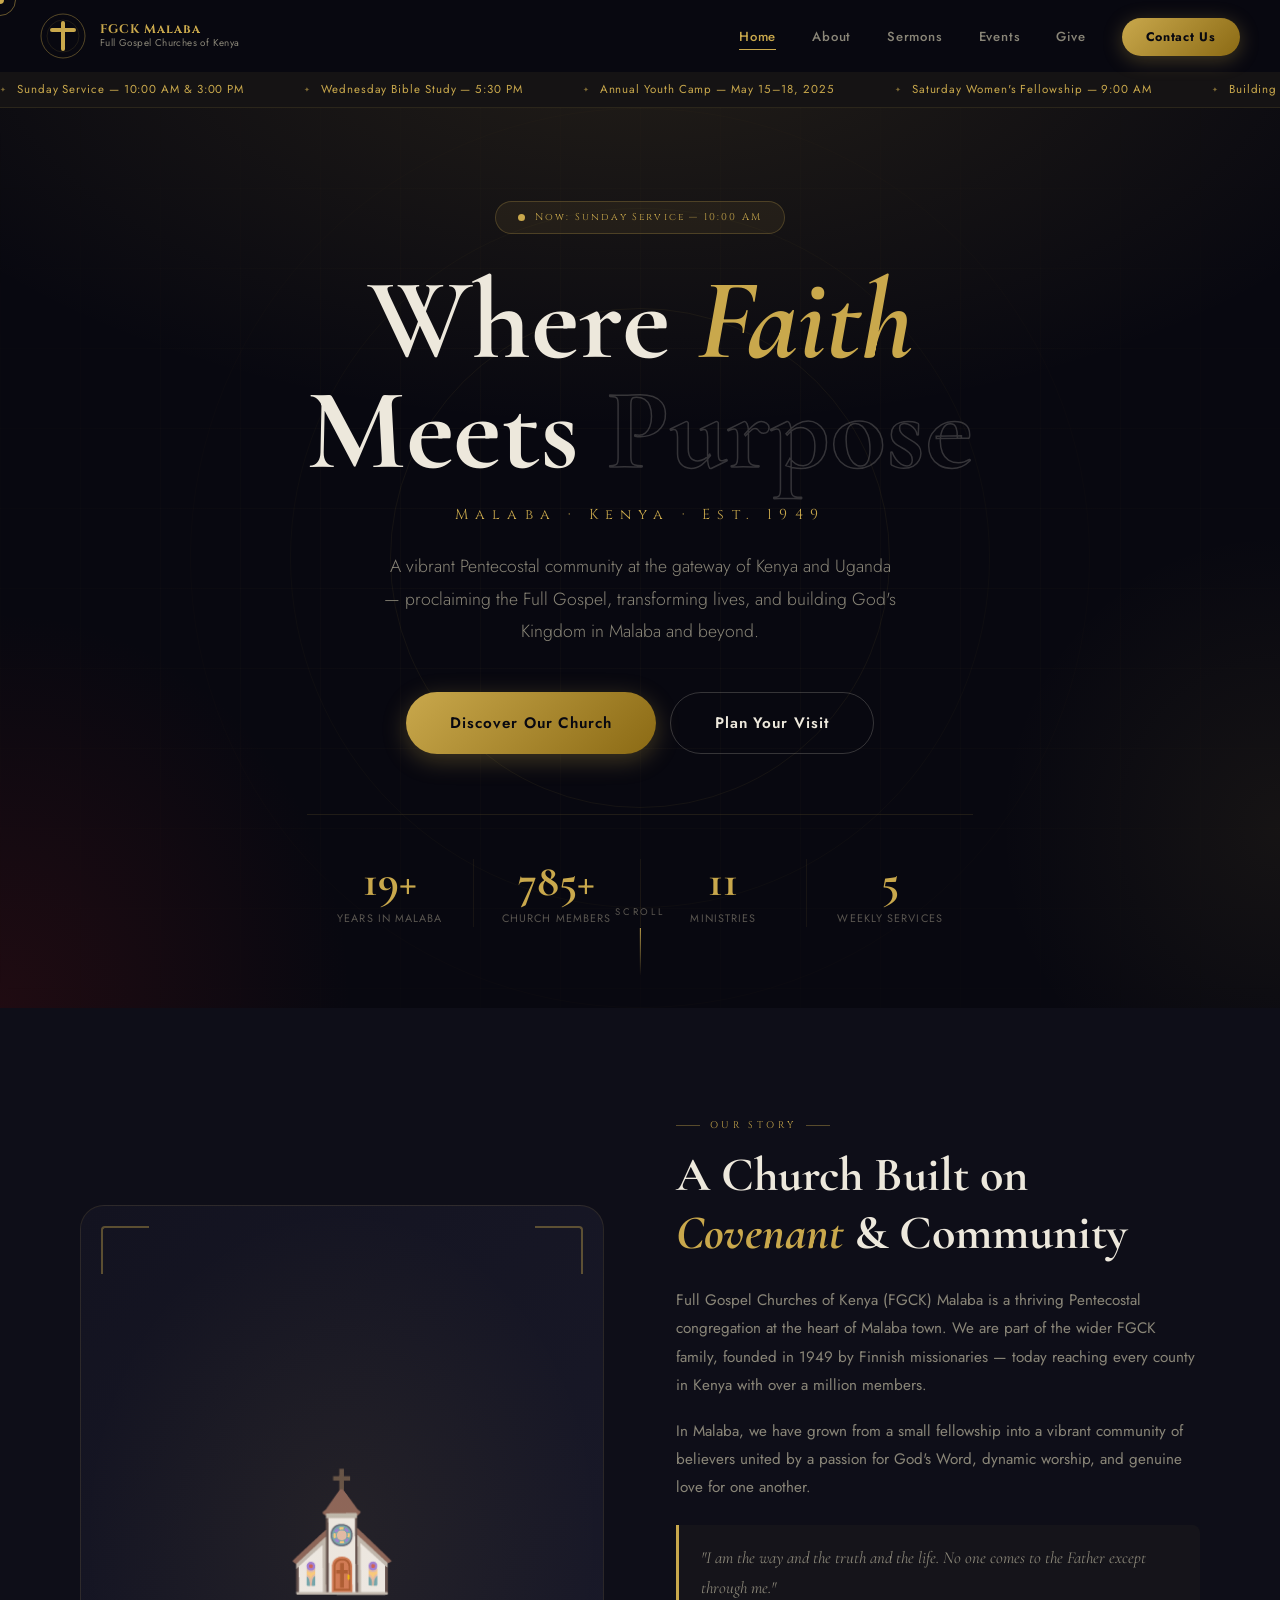
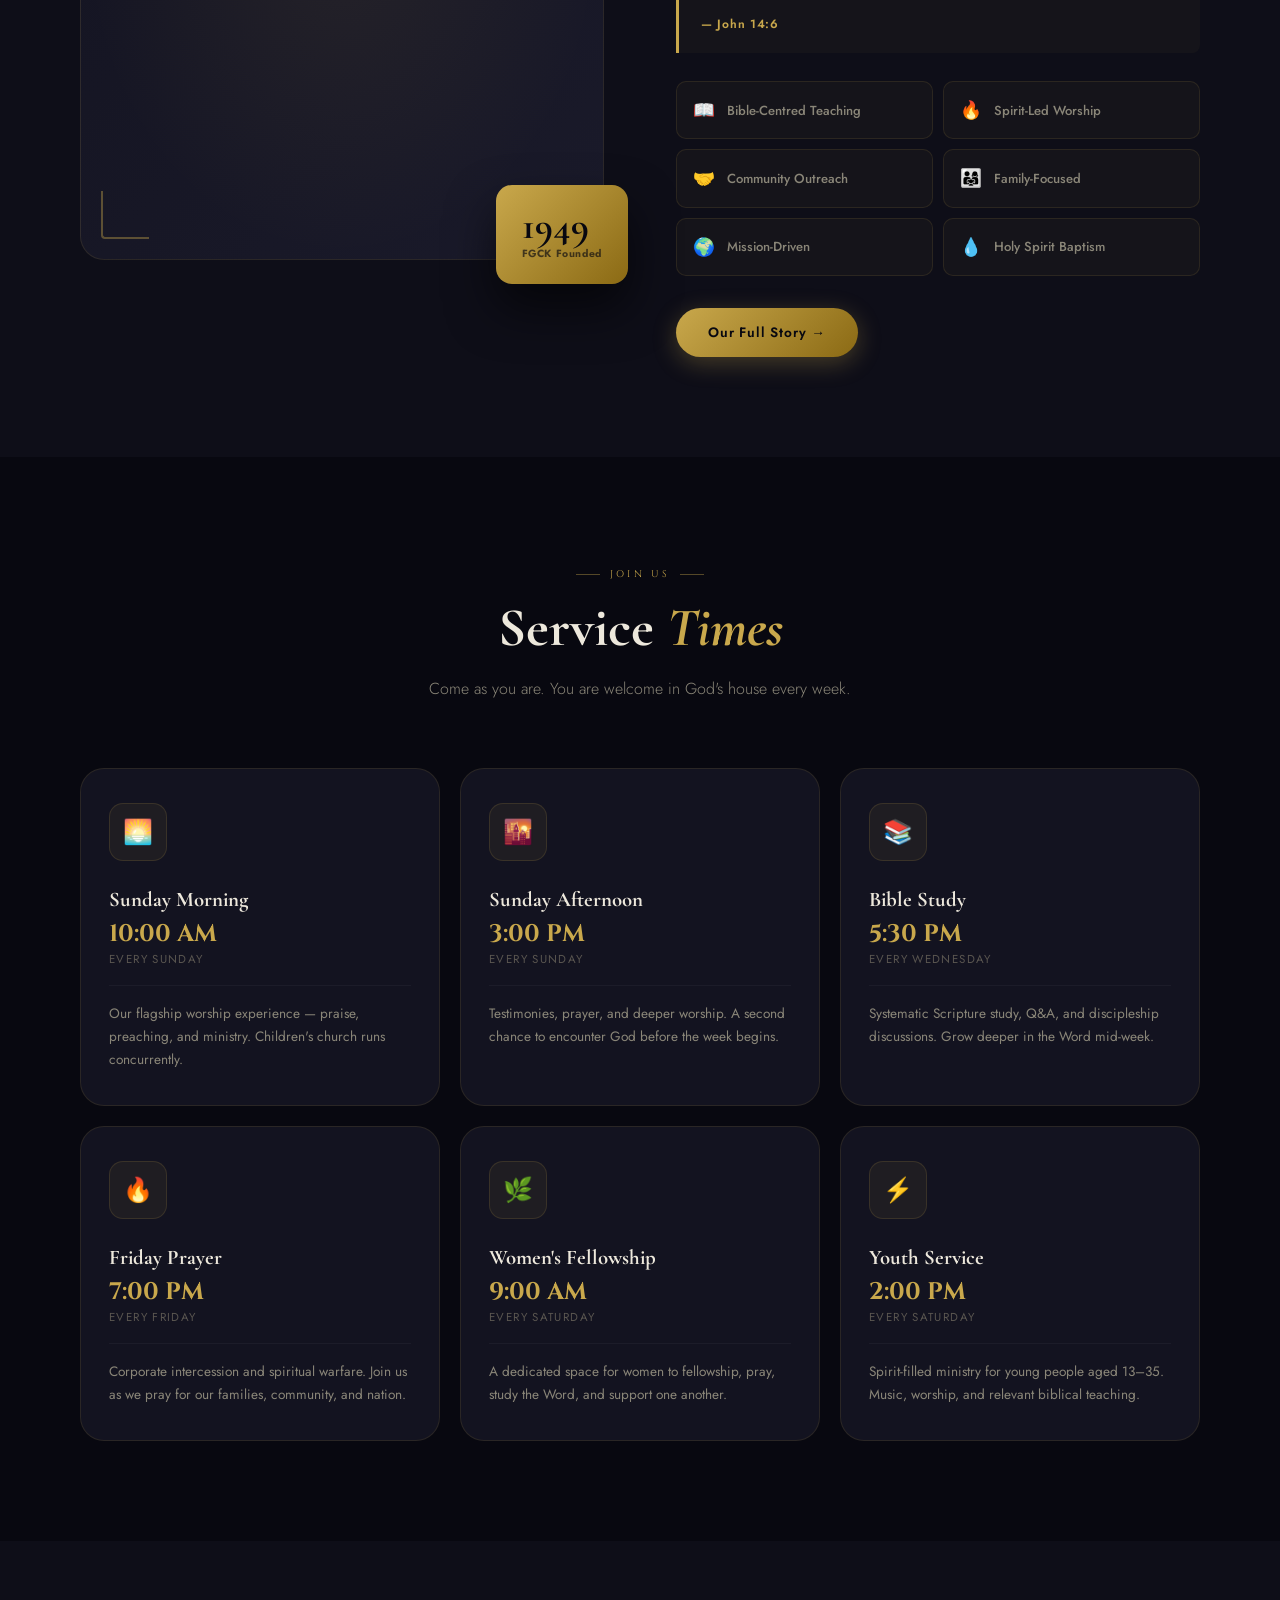
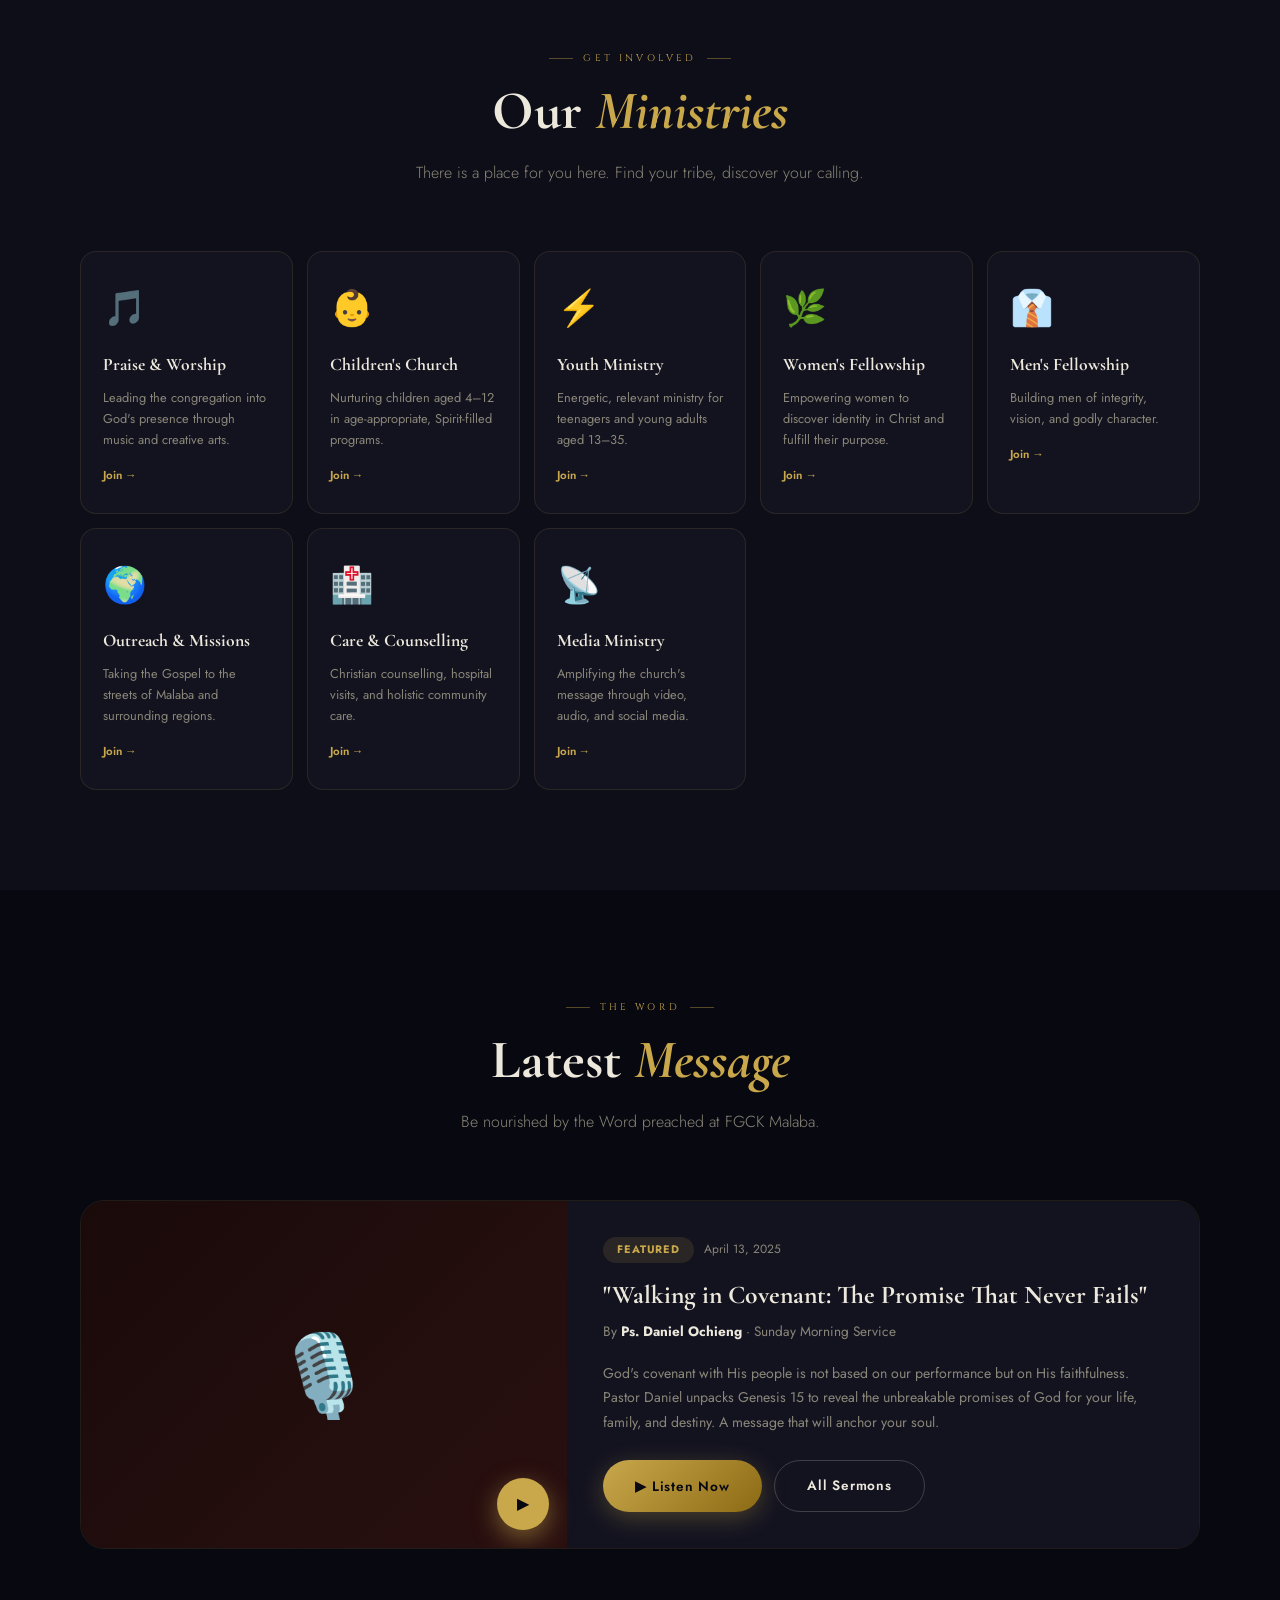
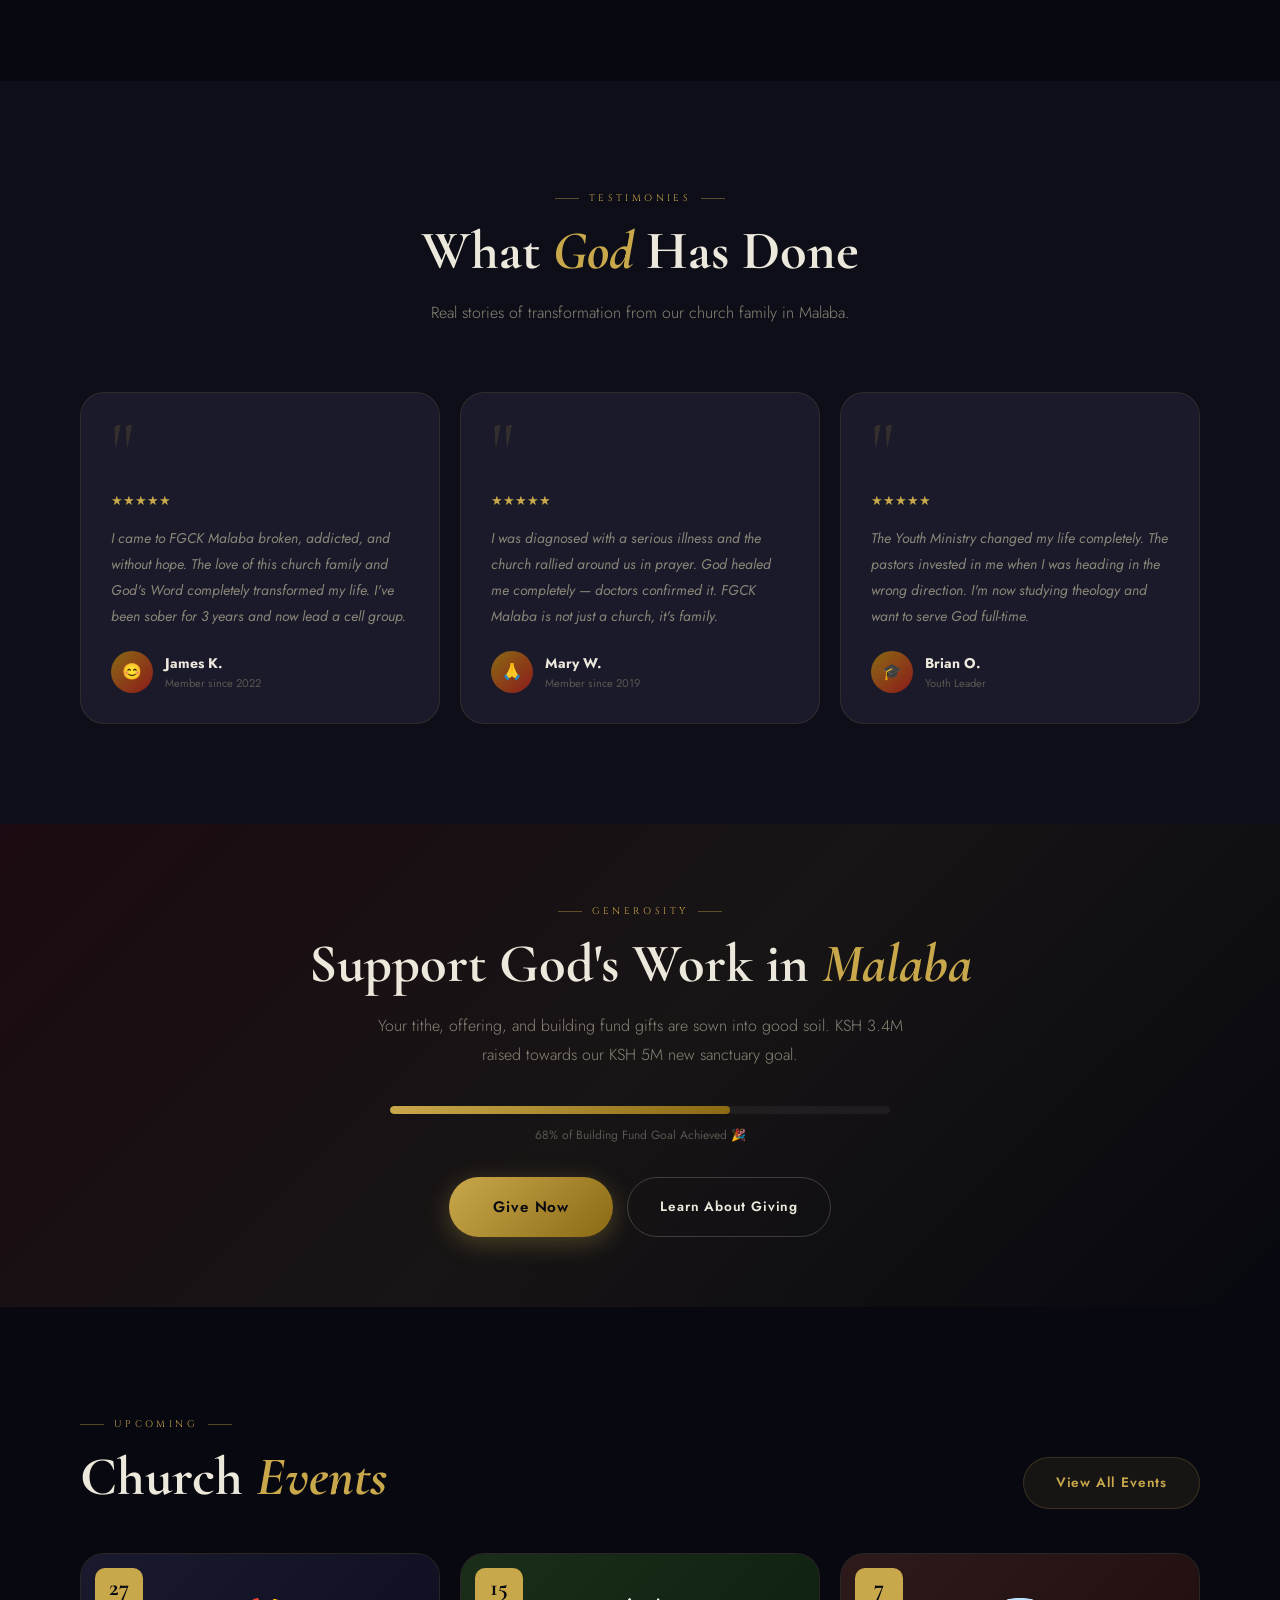
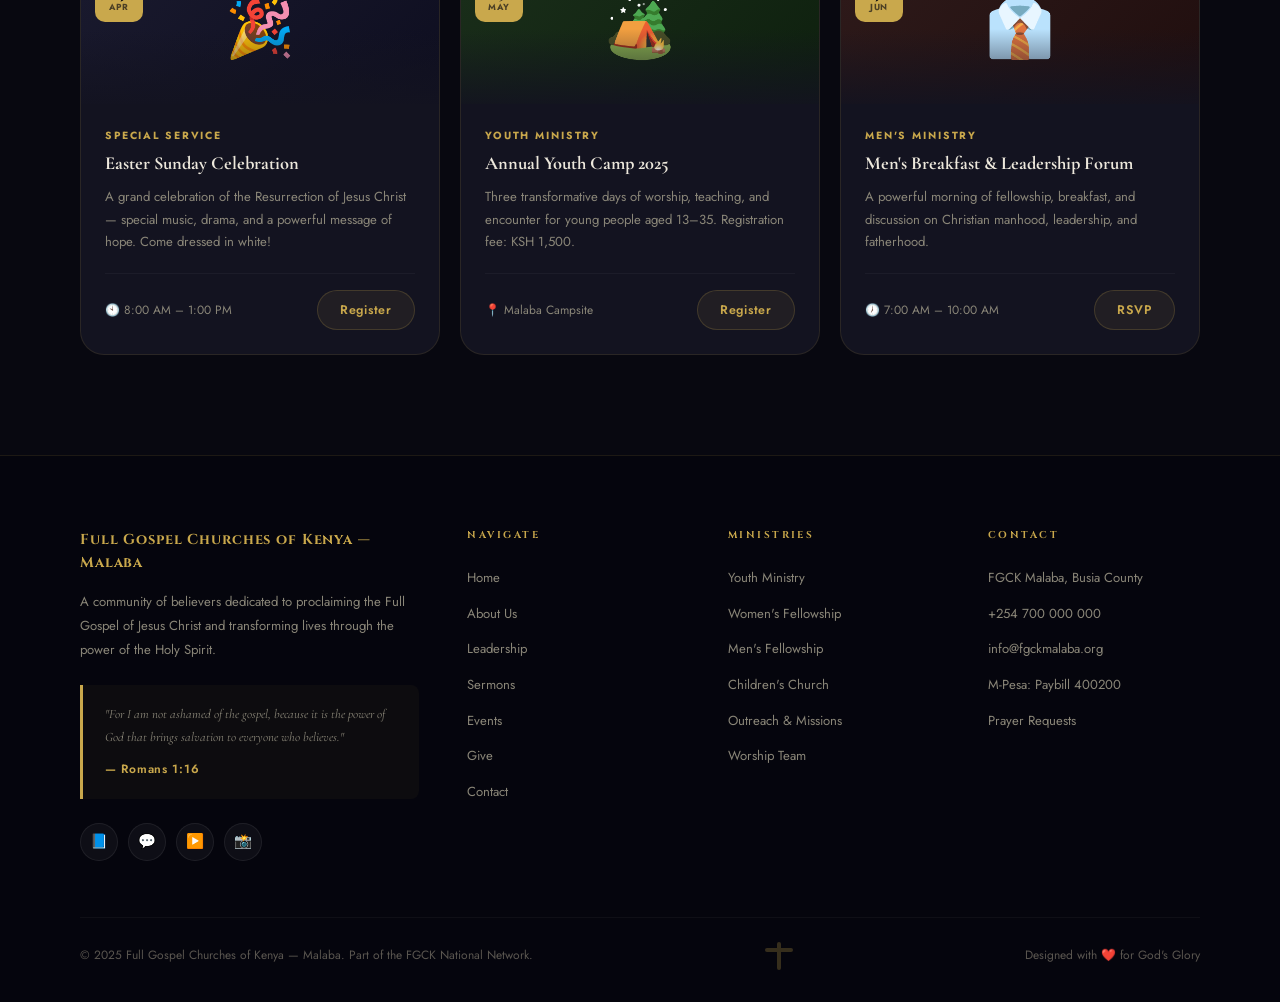
==== commit 469543a8: "Add files via upload" ====
--- a/index.html
+++ b/index.html
@@ -2,2216 +2,459 @@
 <html lang="en">
 <head>
 <meta charset="UTF-8">
-<meta name="viewport" content="width=device-width, initial-scale=1.0">
-<title>Full Gospel Churches of Kenya – Malaba</title>
-<link rel="preconnect" href="https://fonts.googleapis.com">
-<link href="https://fonts.googleapis.com/css2?family=Playfair+Display:ital,wght@0,400;0,700;0,900;1,400&family=Outfit:wght@300;400;500;600;700&family=Cinzel:wght@400;600;700&display=swap" rel="stylesheet">
-<style>
-  /* ===== CSS VARIABLES ===== */
-  :root {
-    --gold: #C9A84C;
-    --gold-light: #E8C97A;
-    --gold-dark: #8B6914;
-    --crimson: #8B1A1A;
-    --crimson-light: #B22222;
-    --deep: #0A0A0F;
-    --dark: #111118;
-    --card: #16161F;
-    --card2: #1C1C28;
-    --text: #F0EAD6;
-    --text-muted: #9E9B8E;
-    --white: #FFFFFF;
-    --radius: 12px;
-    --transition: 0.4s cubic-bezier(0.25, 0.46, 0.45, 0.94);
-  }
-
-  /* ===== RESET & BASE ===== */
-  *, *::before, *::after { margin: 0; padding: 0; box-sizing: border-box; }
-  html { scroll-behavior: smooth; font-size: 16px; }
-  body {
-    font-family: 'Outfit', sans-serif;
-    background: var(--deep);
-    color: var(--text);
-    overflow-x: hidden;
-    line-height: 1.6;
-  }
-  img { max-width: 100%; display: block; }
-  a { text-decoration: none; color: inherit; }
-  ul { list-style: none; }
-
-  /* ===== SCROLLBAR ===== */
-  ::-webkit-scrollbar { width: 4px; }
-  ::-webkit-scrollbar-track { background: var(--deep); }
-  ::-webkit-scrollbar-thumb { background: var(--gold); border-radius: 2px; }
-
-  /* ===== LOADER ===== */
-  #loader {
-    position: fixed; inset: 0; z-index: 9999;
-    background: var(--deep);
-    display: flex; flex-direction: column;
-    align-items: center; justify-content: center;
-    transition: opacity 0.8s ease, visibility 0.8s ease;
-  }
-  #loader.hidden { opacity: 0; visibility: hidden; }
-  .loader-cross {
-    width: 60px; height: 60px;
-    position: relative;
-    animation: rotateCross 1.5s ease-in-out infinite;
-  }
-  .loader-cross::before, .loader-cross::after {
-    content: '';
-    position: absolute;
-    background: var(--gold);
-    border-radius: 3px;
-  }
-  .loader-cross::before { width: 8px; height: 60px; left: 50%; transform: translateX(-50%); }
-  .loader-cross::after { width: 60px; height: 8px; top: 50%; transform: translateY(-50%); }
-  @keyframes rotateCross { 0%,100%{transform:rotate(0deg) scale(1);} 50%{transform:rotate(180deg) scale(1.2);} }
-  .loader-text {
-    margin-top: 24px;
-    font-family: 'Cinzel', serif;
-    font-size: 0.8rem;
-    letter-spacing: 0.4em;
-    color: var(--gold);
-    animation: pulse 1.5s ease infinite;
-  }
-  @keyframes pulse { 0%,100%{opacity:0.4;} 50%{opacity:1;} }
-
-  /* ===== NAVBAR ===== */
-  nav {
-    position: fixed; top: 0; left: 0; right: 0; z-index: 1000;
-    padding: 16px 24px;
-    display: flex; align-items: center; justify-content: space-between;
-    transition: all 0.4s ease;
-    backdrop-filter: blur(0px);
-  }
-  nav.scrolled {
-    background: rgba(10,10,15,0.95);
-    backdrop-filter: blur(20px);
-    border-bottom: 1px solid rgba(201,168,76,0.2);
-    padding: 12px 24px;
-  }
-  .nav-logo {
-    display: flex; align-items: center; gap: 12px;
-  }
-  .nav-logo-icon {
-    width: 44px; height: 44px;
-    background: linear-gradient(135deg, var(--gold), var(--gold-dark));
-    border-radius: 50%;
-    display: flex; align-items: center; justify-content: center;
-    font-size: 1.2rem; flex-shrink: 0;
-    position: relative;
-    box-shadow: 0 0 20px rgba(201,168,76,0.4);
-  }
-  .nav-logo-icon::after {
-    content: '';
-    position: absolute; inset: -2px;
-    border-radius: 50%;
-    background: transparent;
-    border: 1px solid rgba(201,168,76,0.4);
-    animation: ringPulse 2s ease infinite;
-  }
-  @keyframes ringPulse { 0%,100%{transform:scale(1);opacity:1;} 50%{transform:scale(1.15);opacity:0;} }
-  .nav-logo-text { line-height: 1.1; }
-  .nav-logo-text .top {
-    font-family: 'Cinzel', serif;
-    font-size: 0.75rem;
-    font-weight: 700;
-    color: var(--gold);
-    letter-spacing: 0.1em;
-  }
-  .nav-logo-text .bottom {
-    font-size: 0.65rem;
-    color: var(--text-muted);
-    letter-spacing: 0.05em;
-  }
-  .nav-links {
-    display: flex; align-items: center; gap: 32px;
-  }
-  .nav-links a {
-    font-size: 0.85rem;
-    font-weight: 500;
-    color: var(--text-muted);
-    letter-spacing: 0.05em;
-    transition: color 0.3s;
-    position: relative;
-  }
-  .nav-links a::after {
-    content: '';
-    position: absolute; bottom: -4px; left: 0; right: 0;
-    height: 1px; background: var(--gold);
-    transform: scaleX(0);
-    transition: transform 0.3s ease;
-  }
-  .nav-links a:hover { color: var(--gold); }
-  .nav-links a:hover::after { transform: scaleX(1); }
-  .nav-cta {
-    background: linear-gradient(135deg, var(--gold), var(--gold-dark));
-    color: var(--deep) !important;
-    padding: 10px 22px;
-    border-radius: 50px;
-    font-weight: 700;
-    font-size: 0.8rem !important;
-    letter-spacing: 0.05em;
-    transition: all 0.3s !important;
-    box-shadow: 0 4px 15px rgba(201,168,76,0.3);
-  }
-  .nav-cta::after { display: none !important; }
-  .nav-cta:hover { transform: translateY(-2px); box-shadow: 0 8px 25px rgba(201,168,76,0.5) !important; }
-  .hamburger {
-    display: none; flex-direction: column; gap: 5px;
-    cursor: pointer; padding: 4px;
-    background: none; border: none;
-  }
-  .hamburger span {
-    display: block; width: 24px; height: 2px;
-    background: var(--gold);
-    border-radius: 2px;
-    transition: all 0.3s ease;
-  }
-  .hamburger.active span:nth-child(1) { transform: rotate(45deg) translate(5px,5px); }
-  .hamburger.active span:nth-child(2) { opacity: 0; }
-  .hamburger.active span:nth-child(3) { transform: rotate(-45deg) translate(5px,-5px); }
-
-  /* Mobile Menu */
-  .mobile-menu {
-    position: fixed; inset: 0; z-index: 999;
-    background: rgba(10,10,15,0.98);
-    backdrop-filter: blur(20px);
-    display: flex; flex-direction: column;
-    align-items: center; justify-content: center;
-    gap: 32px;
-    transform: translateX(100%);
-    transition: transform 0.5s cubic-bezier(0.77,0,0.175,1);
-  }
-  .mobile-menu.open { transform: translateX(0); }
-  .mobile-menu a {
-    font-family: 'Cinzel', serif;
-    font-size: 1.4rem;
-    color: var(--text-muted);
-    letter-spacing: 0.1em;
-    transition: color 0.3s;
-  }
-  .mobile-menu a:hover { color: var(--gold); }
-  .mobile-menu-cross {
-    position: absolute; top: 24px; right: 24px;
-    width: 40px; height: 40px;
-    display: flex; align-items: center; justify-content: center;
-    cursor: pointer; font-size: 1.5rem; color: var(--gold);
-  }
-
-  /* ===== HERO ===== */
-  .hero {
-    min-height: 100vh;
-    position: relative;
-    display: flex; flex-direction: column;
-    align-items: center; justify-content: center;
-    text-align: center;
-    overflow: hidden;
-    padding: 100px 24px 60px;
-  }
-  .hero-bg {
-    position: absolute; inset: 0;
-    background:
-      radial-gradient(ellipse 80% 60% at 50% 0%, rgba(201,168,76,0.12) 0%, transparent 70%),
-      radial-gradient(ellipse 60% 80% at 20% 100%, rgba(139,26,26,0.2) 0%, transparent 60%),
-      radial-gradient(ellipse 50% 60% at 80% 80%, rgba(201,168,76,0.08) 0%, transparent 60%),
-      var(--deep);
-  }
-  .hero-particles {
-    position: absolute; inset: 0;
-    overflow: hidden;
-    pointer-events: none;
-  }
-  .particle {
-    position: absolute;
-    width: 2px; height: 2px;
-    background: var(--gold);
-    border-radius: 50%;
-    opacity: 0;
-    animation: floatUp var(--dur) ease-in-out var(--delay) infinite;
-  }
-  @keyframes floatUp {
-    0% { opacity: 0; transform: translateY(100vh) scale(0); }
-    10% { opacity: 0.8; }
-    90% { opacity: 0.3; }
-    100% { opacity: 0; transform: translateY(-10vh) scale(1); }
-  }
-  .hero-ornament {
-    position: absolute;
-    top: 50%; left: 50%;
-    transform: translate(-50%,-50%);
-    width: min(600px, 90vw);
-    height: min(600px, 90vw);
-    border: 1px solid rgba(201,168,76,0.06);
-    border-radius: 50%;
-    pointer-events: none;
-  }
-  .hero-ornament::before {
-    content: '';
-    position: absolute; inset: 30px;
-    border: 1px solid rgba(201,168,76,0.08);
-    border-radius: 50%;
-  }
-  .hero-ornament::after {
-    content: '';
-    position: absolute; inset: 60px;
-    border: 1px solid rgba(201,168,76,0.05);
-    border-radius: 50%;
-  }
-  .hero-badge {
-    display: inline-flex; align-items: center; gap: 8px;
-    background: rgba(201,168,76,0.1);
-    border: 1px solid rgba(201,168,76,0.3);
-    border-radius: 50px;
-    padding: 8px 20px;
-    font-family: 'Cinzel', serif;
-    font-size: 0.7rem;
-    letter-spacing: 0.2em;
-    color: var(--gold);
-    margin-bottom: 28px;
-    animation: fadeUp 0.8s ease 0.5s both;
-  }
-  .hero-badge span { width: 6px; height: 6px; background: var(--gold); border-radius: 50%; animation: blink 2s infinite; }
-  @keyframes blink { 0%,100%{opacity:1;} 50%{opacity:0.2;} }
-  .hero h1 {
-    font-family: 'Playfair Display', serif;
-    font-size: clamp(2.4rem, 7vw, 5.5rem);
-    font-weight: 900;
-    line-height: 1.1;
-    margin-bottom: 12px;
-    animation: fadeUp 0.8s ease 0.7s both;
-  }
-  .hero h1 .gold { color: var(--gold); font-style: italic; }
-  .hero h1 .outline {
-    -webkit-text-stroke: 1px rgba(240,234,214,0.3);
-    color: transparent;
-  }
-  .hero-location {
-    font-family: 'Cinzel', serif;
-    font-size: clamp(1rem, 3vw, 1.6rem);
-    color: var(--gold);
-    letter-spacing: 0.3em;
-    margin-bottom: 24px;
-    animation: fadeUp 0.8s ease 0.9s both;
-  }
-  .hero-desc {
-    max-width: 560px;
-    font-size: clamp(0.95rem, 2.5vw, 1.1rem);
-    color: var(--text-muted);
-    font-weight: 300;
-    margin: 0 auto 40px;
-    animation: fadeUp 0.8s ease 1.1s both;
-    line-height: 1.7;
-  }
-  .hero-buttons {
-    display: flex; gap: 16px; justify-content: center;
-    flex-wrap: wrap;
-    animation: fadeUp 0.8s ease 1.3s both;
-  }
-  .btn-primary {
-    background: linear-gradient(135deg, var(--gold), var(--gold-dark));
-    color: var(--deep);
-    padding: 16px 36px;
-    border-radius: 50px;
-    font-weight: 700;
-    font-size: 0.9rem;
-    letter-spacing: 0.05em;
-    display: inline-flex; align-items: center; gap: 8px;
-    transition: all 0.3s ease;
-    box-shadow: 0 8px 30px rgba(201,168,76,0.35);
-    border: none; cursor: pointer;
-  }
-  .btn-primary:hover { transform: translateY(-3px); box-shadow: 0 16px 40px rgba(201,168,76,0.5); }
-  .btn-secondary {
-    background: transparent;
-    color: var(--text);
-    padding: 16px 36px;
-    border-radius: 50px;
-    font-weight: 500;
-    font-size: 0.9rem;
-    letter-spacing: 0.05em;
-    border: 1px solid rgba(240,234,214,0.2);
-    display: inline-flex; align-items: center; gap: 8px;
-    transition: all 0.3s ease;
-    cursor: pointer;
-  }
-  .btn-secondary:hover { border-color: var(--gold); color: var(--gold); transform: translateY(-3px); }
-  .hero-scroll {
-    position: absolute; bottom: 32px; left: 50%;
-    transform: translateX(-50%);
-    display: flex; flex-direction: column; align-items: center; gap: 8px;
-    animation: fadeIn 1s ease 2s both;
-    cursor: pointer;
-  }
-  .hero-scroll span {
-    font-size: 0.65rem; letter-spacing: 0.2em;
-    color: var(--text-muted);
-    text-transform: uppercase;
-  }
-  .scroll-line {
-    width: 1px; height: 40px;
-    background: linear-gradient(to bottom, var(--gold), transparent);
-    animation: scrollLine 1.5s ease infinite;
-  }
-  @keyframes scrollLine { 0%{transform:scaleY(0);transform-origin:top;} 50%{transform:scaleY(1);transform-origin:top;} 51%{transform:scaleY(1);transform-origin:bottom;} 100%{transform:scaleY(0);transform-origin:bottom;} }
-  .hero-stats {
-    display: flex; gap: 0;
-    justify-content: center;
-    margin-top: 60px;
-    border-top: 1px solid rgba(201,168,76,0.15);
-    padding-top: 40px;
-    width: 100%; max-width: 700px;
-    animation: fadeUp 0.8s ease 1.5s both;
-  }
-  .stat {
-    flex: 1;
-    padding: 16px;
-    text-align: center;
-    border-right: 1px solid rgba(201,168,76,0.1);
-  }
-  .stat:last-child { border-right: none; }
-  .stat-number {
-    font-family: 'Playfair Display', serif;
-    font-size: clamp(1.6rem, 4vw, 2.4rem);
-    font-weight: 700;
-    color: var(--gold);
-    line-height: 1;
-  }
-  .stat-label { font-size: 0.7rem; color: var(--text-muted); letter-spacing: 0.08em; margin-top: 4px; }
-
-  @keyframes fadeUp { from{opacity:0;transform:translateY(30px);} to{opacity:1;transform:translateY(0);} }
-  @keyframes fadeIn { from{opacity:0;} to{opacity:1;} }
-
-  /* ===== SECTION STYLES ===== */
-  section { padding: 80px 24px; }
-  .container { max-width: 1100px; margin: 0 auto; }
-  .section-tag {
-    display: inline-flex; align-items: center; gap: 10px;
-    font-family: 'Cinzel', serif;
-    font-size: 0.65rem;
-    letter-spacing: 0.3em;
-    color: var(--gold);
-    text-transform: uppercase;
-    margin-bottom: 16px;
-  }
-  .section-tag::before, .section-tag::after {
-    content: ''; flex: 1;
-    height: 1px; background: rgba(201,168,76,0.4);
-    width: 30px;
-  }
-  .section-title {
-    font-family: 'Playfair Display', serif;
-    font-size: clamp(2rem, 5vw, 3.2rem);
-    font-weight: 700;
-    line-height: 1.2;
-    margin-bottom: 16px;
-  }
-  .section-subtitle {
-    font-size: 1rem;
-    color: var(--text-muted);
-    font-weight: 300;
-    max-width: 560px;
-    line-height: 1.7;
-  }
-  .text-gold { color: var(--gold); }
-  .text-center { text-align: center; }
-  .section-header { margin-bottom: 56px; }
-  .section-header .section-subtitle { margin: 0 auto; }
-
-  /* Reveal animation */
-  .reveal {
-    opacity: 0;
-    transform: translateY(40px);
-    transition: opacity 0.7s ease, transform 0.7s ease;
-  }
-  .reveal.visible { opacity: 1; transform: translateY(0); }
-
-  /* ===== ABOUT ===== */
-  #about { background: var(--dark); }
-  .about-grid {
-    display: grid;
-    grid-template-columns: 1fr 1fr;
-    gap: 60px;
-    align-items: center;
-  }
-  .about-visual {
-    position: relative;
-  }
-  .about-img-wrap {
-    position: relative;
-    border-radius: 20px;
-    overflow: hidden;
-    aspect-ratio: 4/5;
-    background: var(--card);
-  }
-  .about-img-wrap::before {
-    content: '';
-    position: absolute; inset: 0;
-    background:
-      radial-gradient(ellipse at 50% 50%, rgba(201,168,76,0.15), transparent),
-      linear-gradient(180deg, transparent 50%, rgba(10,10,15,0.8));
-    z-index: 1;
-  }
-  .about-church-art {
-    width: 100%; height: 100%;
-    display: flex; align-items: center; justify-content: center;
-    font-size: 8rem;
-    background: linear-gradient(135deg, var(--card) 0%, var(--card2) 100%);
-  }
-  .about-badge-wrap {
-    position: absolute; bottom: -20px; right: -20px;
-    background: linear-gradient(135deg, var(--gold), var(--gold-dark));
-    border-radius: 16px;
-    padding: 20px 24px;
-    z-index: 2;
-    box-shadow: 0 20px 40px rgba(0,0,0,0.5);
-  }
-  .about-badge-num {
-    font-family: 'Playfair Display', serif;
-    font-size: 2rem;
-    font-weight: 900;
-    color: var(--deep);
-    line-height: 1;
-  }
-  .about-badge-text { font-size: 0.7rem; font-weight: 700; color: var(--deep); opacity: 0.7; }
-  .about-content h2 { font-family: 'Playfair Display', serif; font-size: clamp(1.8rem, 4vw, 2.8rem); line-height: 1.2; margin-bottom: 24px; }
-  .about-content p { color: var(--text-muted); line-height: 1.8; margin-bottom: 20px; font-size: 0.95rem; }
-  .about-features {
-    display: grid; grid-template-columns: 1fr 1fr;
-    gap: 12px; margin-top: 32px;
-  }
-  .feature-item {
-    display: flex; align-items: center; gap: 12px;
-    background: rgba(201,168,76,0.05);
-    border: 1px solid rgba(201,168,76,0.15);
-    border-radius: 10px;
-    padding: 14px;
-  }
-  .feature-icon { font-size: 1.2rem; flex-shrink: 0; }
-  .feature-text { font-size: 0.82rem; color: var(--text-muted); font-weight: 500; }
-
-  /* ===== SERVICE TIMES ===== */
-  #services {
-    background: var(--deep);
-    position: relative;
-    overflow: hidden;
-  }
-  #services::before {
-    content: '';
-    position: absolute; top: 0; left: 0; right: 0;
-    height: 1px;
-    background: linear-gradient(90deg, transparent, var(--gold), transparent);
-  }
-  .services-grid {
-    display: grid;
-    grid-template-columns: repeat(auto-fit, minmax(280px, 1fr));
-    gap: 20px;
-  }
-  .service-card {
-    background: var(--card);
-    border: 1px solid rgba(201,168,76,0.1);
-    border-radius: 20px;
-    padding: 32px;
-    position: relative;
-    overflow: hidden;
-    transition: all 0.4s ease;
-    cursor: pointer;
-  }
-  .service-card:hover {
-    border-color: rgba(201,168,76,0.4);
-    transform: translateY(-6px);
-    box-shadow: 0 20px 60px rgba(0,0,0,0.4);
-  }
-  .service-card::before {
-    content: '';
-    position: absolute; top: 0; left: 0; right: 0;
-    height: 3px;
-    background: linear-gradient(90deg, var(--gold), var(--crimson));
-    transform: scaleX(0);
-    transition: transform 0.4s ease;
-  }
-  .service-card:hover::before { transform: scaleX(1); }
-  .service-card-icon {
-    width: 56px; height: 56px;
-    background: rgba(201,168,76,0.1);
-    border: 1px solid rgba(201,168,76,0.2);
-    border-radius: 16px;
-    display: flex; align-items: center; justify-content: center;
-    font-size: 1.5rem;
-    margin-bottom: 20px;
-    transition: all 0.3s ease;
-  }
-  .service-card:hover .service-card-icon {
-    background: rgba(201,168,76,0.2);
-    transform: scale(1.1);
-  }
-  .service-card h3 {
-    font-family: 'Playfair Display', serif;
-    font-size: 1.2rem;
-    margin-bottom: 8px;
-  }
-  .service-card .time {
-    color: var(--gold);
-    font-size: 1.4rem;
-    font-weight: 700;
-    font-family: 'Cinzel', serif;
-    margin-bottom: 8px;
-  }
-  .service-card .day {
-    font-size: 0.8rem;
-    color: var(--text-muted);
-    letter-spacing: 0.1em;
-    text-transform: uppercase;
-  }
-  .service-card p {
-    margin-top: 16px;
-    font-size: 0.88rem;
-    color: var(--text-muted);
-    line-height: 1.6;
-    border-top: 1px solid rgba(255,255,255,0.05);
-    padding-top: 16px;
-  }
-
-  /* ===== LEADERSHIP ===== */
-  #leadership { background: var(--dark); }
-  .leadership-grid {
-    display: grid;
-    grid-template-columns: repeat(auto-fit, minmax(240px, 1fr));
-    gap: 24px;
-  }
-  .leader-card {
-    background: var(--card2);
-    border-radius: 20px;
-    overflow: hidden;
-    border: 1px solid rgba(255,255,255,0.05);
-    transition: all 0.4s ease;
-    text-align: center;
-  }
-  .leader-card:hover { transform: translateY(-8px); border-color: rgba(201,168,76,0.3); }
-  .leader-avatar {
-    width: 100%;
-    aspect-ratio: 1;
-    background: linear-gradient(135deg, var(--card), var(--card2));
-    display: flex; align-items: center; justify-content: center;
-    font-size: 5rem;
-    position: relative;
-    overflow: hidden;
-  }
-  .leader-avatar::after {
-    content: '';
-    position: absolute; bottom: 0; left: 0; right: 0;
-    height: 50%;
-    background: linear-gradient(to top, var(--card2), transparent);
-  }
-  .leader-info { padding: 20px; }
-  .leader-name {
-    font-family: 'Playfair Display', serif;
-    font-size: 1.1rem;
-    margin-bottom: 4px;
-  }
-  .leader-role {
-    font-size: 0.75rem;
-    color: var(--gold);
-    letter-spacing: 0.1em;
-    text-transform: uppercase;
-    font-weight: 600;
-    margin-bottom: 12px;
-  }
-  .leader-bio { font-size: 0.82rem; color: var(--text-muted); line-height: 1.6; }
-
-  /* ===== SERMONS ===== */
-  #sermons { background: var(--deep); }
-  .sermons-featured {
-    background: var(--card);
-    border-radius: 24px;
-    overflow: hidden;
-    display: grid;
-    grid-template-columns: 1fr 1.2fr;
-    gap: 0;
-    margin-bottom: 40px;
-    border: 1px solid rgba(201,168,76,0.1);
-    transition: all 0.4s ease;
-  }
-  .sermons-featured:hover { border-color: rgba(201,168,76,0.3); }
-  .sermon-thumb {
-    background: linear-gradient(135deg, var(--crimson) 0%, var(--card2) 100%);
-    display: flex; align-items: center; justify-content: center;
-    font-size: 4rem;
-    min-height: 200px;
-    position: relative;
-  }
-  .sermon-thumb::after {
-    content: '▶';
-    position: absolute; bottom: 16px; right: 16px;
-    width: 48px; height: 48px;
-    background: rgba(201,168,76,0.9);
-    border-radius: 50%;
-    display: flex; align-items: center; justify-content: center;
-    font-size: 0.9rem;
-    color: var(--deep);
-    font-style: normal;
-    display: flex; align-items: center; justify-content: center;
-    cursor: pointer;
-    transition: all 0.3s;
-  }
-  .sermon-thumb:hover::after { background: var(--gold); transform: scale(1.1); }
-  .sermon-info { padding: 32px; }
-  .sermon-meta {
-    display: flex; gap: 12px; align-items: center;
-    margin-bottom: 16px;
-    flex-wrap: wrap;
-  }
-  .sermon-tag {
-    background: rgba(201,168,76,0.15);
-    color: var(--gold);
-    border-radius: 50px;
-    padding: 4px 12px;
-    font-size: 0.7rem;
-    font-weight: 600;
-    letter-spacing: 0.05em;
-  }
-  .sermon-date { font-size: 0.75rem; color: var(--text-muted); }
-  .sermon-title {
-    font-family: 'Playfair Display', serif;
-    font-size: 1.4rem;
-    margin-bottom: 12px;
-    line-height: 1.3;
-  }
-  .sermon-speaker { font-size: 0.85rem; color: var(--text-muted); margin-bottom: 20px; }
-  .sermon-speaker strong { color: var(--text); }
-  .sermon-excerpt { font-size: 0.88rem; color: var(--text-muted); line-height: 1.7; margin-bottom: 24px; }
-  .sermons-list { display: grid; gap: 12px; }
-  .sermon-item {
-    background: var(--card);
-    border: 1px solid rgba(255,255,255,0.05);
-    border-radius: 14px;
-    padding: 20px 24px;
-    display: flex; align-items: center; gap: 20px;
-    transition: all 0.3s ease;
-    cursor: pointer;
-  }
-  .sermon-item:hover { border-color: rgba(201,168,76,0.3); transform: translateX(6px); }
-  .sermon-item-num {
-    font-family: 'Cinzel', serif;
-    font-size: 1.2rem;
-    color: rgba(201,168,76,0.3);
-    min-width: 32px;
-  }
-  .sermon-item-info { flex: 1; }
-  .sermon-item-title { font-size: 0.95rem; font-weight: 600; margin-bottom: 4px; }
-  .sermon-item-meta { font-size: 0.75rem; color: var(--text-muted); }
-  .sermon-item-play {
-    width: 36px; height: 36px;
-    border: 1px solid rgba(201,168,76,0.3);
-    border-radius: 50%;
-    display: flex; align-items: center; justify-content: center;
-    font-size: 0.7rem;
-    color: var(--gold);
-    transition: all 0.3s;
-    flex-shrink: 0;
-  }
-  .sermon-item:hover .sermon-item-play { background: var(--gold); color: var(--deep); border-color: var(--gold); }
-
-  /* ===== EVENTS ===== */
-  #events { background: var(--dark); }
-  .events-grid {
-    display: grid;
-    grid-template-columns: repeat(auto-fit, minmax(300px, 1fr));
-    gap: 20px;
-  }
-  .event-card {
-    border-radius: 20px;
-    overflow: hidden;
-    background: var(--card);
-    border: 1px solid rgba(255,255,255,0.05);
-    transition: all 0.4s ease;
-    display: flex; flex-direction: column;
-  }
-  .event-card:hover { transform: translateY(-6px); border-color: rgba(201,168,76,0.3); }
-  .event-banner {
-    height: 140px;
-    display: flex; align-items: center; justify-content: center;
-    font-size: 3.5rem;
-    position: relative;
-    overflow: hidden;
-  }
-  .event-banner-1 { background: linear-gradient(135deg, #1a1a2e, #16213e); }
-  .event-banner-2 { background: linear-gradient(135deg, #1a2e1a, #163216); }
-  .event-banner-3 { background: linear-gradient(135deg, #2e1a1a, #321616); }
-  .event-banner-4 { background: linear-gradient(135deg, #1a1a2e, #2e1a3e); }
-  .event-date-badge {
-    position: absolute; top: 16px; left: 16px;
-    background: var(--gold);
-    border-radius: 10px;
-    padding: 8px 12px;
-    text-align: center;
-    min-width: 52px;
-  }
-  .event-date-badge .day { font-size: 1.4rem; font-weight: 900; color: var(--deep); line-height: 1; font-family: 'Playfair Display', serif; }
-  .event-date-badge .month { font-size: 0.6rem; font-weight: 700; color: var(--deep); opacity: 0.7; text-transform: uppercase; letter-spacing: 0.1em; }
-  .event-body { padding: 24px; flex: 1; display: flex; flex-direction: column; }
-  .event-category {
-    font-size: 0.68rem;
-    color: var(--gold);
-    letter-spacing: 0.15em;
-    text-transform: uppercase;
-    font-weight: 700;
-    margin-bottom: 8px;
-  }
-  .event-title {
-    font-family: 'Playfair Display', serif;
-    font-size: 1.1rem;
-    margin-bottom: 10px;
-    line-height: 1.3;
-  }
-  .event-desc { font-size: 0.82rem; color: var(--text-muted); line-height: 1.6; flex: 1; margin-bottom: 20px; }
-  .event-footer {
-    display: flex; align-items: center; justify-content: space-between;
-    border-top: 1px solid rgba(255,255,255,0.05);
-    padding-top: 16px;
-  }
-  .event-time { font-size: 0.78rem; color: var(--text-muted); display: flex; align-items: center; gap: 6px; }
-  .btn-sm {
-    background: rgba(201,168,76,0.1);
-    color: var(--gold);
-    border: 1px solid rgba(201,168,76,0.2);
-    padding: 8px 16px;
-    border-radius: 50px;
-    font-size: 0.75rem;
-    font-weight: 600;
-    cursor: pointer;
-    transition: all 0.3s;
-  }
-  .btn-sm:hover { background: var(--gold); color: var(--deep); }
-
-  /* ===== MINISTRIES ===== */
-  #ministries { background: var(--deep); }
-  .ministries-grid {
-    display: grid;
-    grid-template-columns: repeat(auto-fit, minmax(220px, 1fr));
-    gap: 16px;
-  }
-  .ministry-card {
-    background: var(--card);
-    border-radius: 16px;
-    padding: 28px 24px;
-    border: 1px solid rgba(255,255,255,0.05);
-    transition: all 0.4s ease;
-    position: relative;
-    overflow: hidden;
-    cursor: pointer;
-  }
-  .ministry-card::before {
-    content: '';
-    position: absolute; bottom: 0; left: 0; right: 0;
-    height: 4px;
-    background: var(--ministry-color, var(--gold));
-    transform: scaleX(0);
-    transition: transform 0.4s ease;
-  }
-  .ministry-card:hover { transform: translateY(-6px); border-color: rgba(201,168,76,0.2); }
-  .ministry-card:hover::before { transform: scaleX(1); }
-  .ministry-emoji { font-size: 2.4rem; margin-bottom: 16px; display: block; }
-  .ministry-name {
-    font-family: 'Playfair Display', serif;
-    font-size: 1.1rem;
-    margin-bottom: 10px;
-  }
-  .ministry-desc { font-size: 0.82rem; color: var(--text-muted); line-height: 1.6; margin-bottom: 20px; }
-  .ministry-link {
-    font-size: 0.75rem;
-    color: var(--gold);
-    font-weight: 600;
-    letter-spacing: 0.05em;
-    display: flex; align-items: center; gap: 6px;
-    transition: gap 0.3s;
-  }
-  .ministry-card:hover .ministry-link { gap: 10px; }
-
-  /* ===== GALLERY ===== */
-  #gallery { background: var(--dark); }
-  .gallery-grid {
-    display: grid;
-    grid-template-columns: repeat(4, 1fr);
-    grid-template-rows: auto;
-    gap: 12px;
-  }
-  .gallery-item {
-    border-radius: 14px;
-    overflow: hidden;
-    aspect-ratio: 1;
-    background: var(--card);
-    display: flex; align-items: center; justify-content: center;
-    font-size: 3rem;
-    cursor: pointer;
-    transition: all 0.4s ease;
-    position: relative;
-  }
-  .gallery-item::after {
-    content: attr(data-caption);
-    position: absolute; inset: 0;
-    background: rgba(10,10,15,0.8);
-    display: flex; align-items: center; justify-content: center;
-    font-size: 0.85rem;
-    font-weight: 600;
-    color: var(--gold);
-    opacity: 0;
-    transition: opacity 0.3s;
-    text-align: center;
-    padding: 12px;
-  }
-  .gallery-item:hover { transform: scale(1.03); }
-  .gallery-item:hover::after { opacity: 1; }
-  .gallery-item.large { grid-column: span 2; grid-row: span 2; font-size: 5rem; aspect-ratio: unset; }
-  .g1 { background: linear-gradient(135deg, #1a1f3c, #0d1117); }
-  .g2 { background: linear-gradient(135deg, #1f1a1a, #2a1515); }
-  .g3 { background: linear-gradient(135deg, #1a2e1a, #0d1f0d); }
-  .g4 { background: linear-gradient(135deg, #2e2a1a, #1f1a0d); }
-  .g5 { background: linear-gradient(135deg, #1a1a2e, #0d0d1f); }
-  .g6 { background: linear-gradient(135deg, #2e1a2e, #1f0d1f); }
-  .g7 { background: linear-gradient(135deg, #1a2e2e, #0d1f1f); }
-  .g8 { background: linear-gradient(135deg, #2e1a1a, #1f0d0d); }
-
-  /* ===== GIVE / OFFERING ===== */
-  #give {
-    background: var(--deep);
-    position: relative;
-    overflow: hidden;
-  }
-  .give-bg {
-    position: absolute; inset: 0;
-    background: radial-gradient(ellipse 70% 60% at 50% 50%, rgba(201,168,76,0.06), transparent);
-    pointer-events: none;
-  }
-  .give-grid {
-    display: grid;
-    grid-template-columns: 1fr 1fr;
-    gap: 60px;
-    align-items: center;
-  }
-  .give-content h2 { font-family: 'Playfair Display', serif; font-size: clamp(1.8rem,4vw,2.8rem); line-height: 1.2; margin-bottom: 20px; }
-  .give-content p { color: var(--text-muted); line-height: 1.8; margin-bottom: 16px; font-size: 0.95rem; }
-  .give-verse {
-    border-left: 3px solid var(--gold);
-    padding: 16px 20px;
-    background: rgba(201,168,76,0.05);
-    border-radius: 0 10px 10px 0;
-    margin: 24px 0;
-    font-style: italic;
-    font-size: 0.95rem;
-    color: var(--text-muted);
-  }
-  .give-verse cite { display: block; margin-top: 8px; font-style: normal; color: var(--gold); font-size: 0.8rem; font-weight: 600; }
-  .give-methods {
-    display: grid; grid-template-columns: 1fr 1fr; gap: 12px;
-    margin-top: 32px;
-  }
-  .give-method {
-    background: var(--card);
-    border: 1px solid rgba(201,168,76,0.15);
-    border-radius: 14px;
-    padding: 20px;
-    text-align: center;
-    transition: all 0.3s;
-    cursor: pointer;
-  }
-  .give-method:hover { border-color: var(--gold); transform: translateY(-3px); }
-  .give-method-icon { font-size: 2rem; margin-bottom: 10px; }
-  .give-method-name { font-size: 0.85rem; font-weight: 700; margin-bottom: 4px; }
-  .give-method-detail { font-size: 0.72rem; color: var(--text-muted); }
-  .give-total-card {
-    background: linear-gradient(135deg, var(--card), var(--card2));
-    border: 1px solid rgba(201,168,76,0.2);
-    border-radius: 24px;
-    padding: 40px;
-    text-align: center;
-  }
-  .give-goal-label { font-size: 0.75rem; color: var(--text-muted); letter-spacing: 0.1em; text-transform: uppercase; margin-bottom: 8px; }
-  .give-goal-amount {
-    font-family: 'Playfair Display', serif;
-    font-size: 2.8rem;
-    font-weight: 700;
-    color: var(--gold);
-    margin-bottom: 8px;
-  }
-  .give-goal-sub { font-size: 0.85rem; color: var(--text-muted); margin-bottom: 24px; }
-  .progress-wrap {
-    background: rgba(255,255,255,0.05);
-    border-radius: 50px;
-    height: 8px;
-    overflow: hidden;
-    margin-bottom: 12px;
-  }
-  .progress-bar {
-    height: 100%;
-    border-radius: 50px;
-    background: linear-gradient(90deg, var(--gold), var(--gold-dark));
-    width: 0%;
-    transition: width 1.5s ease 0.5s;
-  }
-  .progress-bar.animated { width: 68%; }
-  .progress-text { font-size: 0.78rem; color: var(--text-muted); margin-bottom: 28px; }
-  .give-total-btn {
-    width: 100%;
-    background: linear-gradient(135deg, var(--gold), var(--gold-dark));
-    color: var(--deep);
-    padding: 18px;
-    border-radius: 14px;
-    font-weight: 700;
-    font-size: 1rem;
-    border: none;
-    cursor: pointer;
-    transition: all 0.3s;
-    font-family: 'Cinzel', serif;
-    letter-spacing: 0.05em;
-  }
-  .give-total-btn:hover { transform: translateY(-3px); box-shadow: 0 12px 30px rgba(201,168,76,0.4); }
-
-  /* ===== PRAYER REQUESTS ===== */
-  #prayer { background: var(--dark); }
-  .prayer-grid {
-    display: grid;
-    grid-template-columns: 1fr 1fr;
-    gap: 40px;
-    align-items: start;
-  }
-  .prayer-form-card {
-    background: var(--card);
-    border: 1px solid rgba(255,255,255,0.05);
-    border-radius: 24px;
-    padding: 36px;
-  }
-  .prayer-form-card h3 { font-family: 'Playfair Display', serif; font-size: 1.4rem; margin-bottom: 8px; }
-  .prayer-form-card p { font-size: 0.85rem; color: var(--text-muted); margin-bottom: 28px; }
-  .form-group { margin-bottom: 20px; }
-  .form-label { display: block; font-size: 0.8rem; color: var(--text-muted); margin-bottom: 8px; letter-spacing: 0.05em; font-weight: 500; }
-  .form-input, .form-textarea, .form-select {
-    width: 100%;
-    background: rgba(255,255,255,0.04);
-    border: 1px solid rgba(255,255,255,0.08);
-    border-radius: 10px;
-    padding: 14px 16px;
-    color: var(--text);
-    font-family: 'Outfit', sans-serif;
-    font-size: 0.9rem;
-    transition: all 0.3s;
-    outline: none;
-    appearance: none;
-  }
-  .form-input:focus, .form-textarea:focus, .form-select:focus {
-    border-color: rgba(201,168,76,0.5);
-    background: rgba(201,168,76,0.04);
-    box-shadow: 0 0 0 3px rgba(201,168,76,0.08);
-  }
-  .form-textarea { resize: vertical; min-height: 120px; }
-  .form-select { background-image: url("data:image/svg+xml,%3Csvg xmlns='http://www.w3.org/2000/svg' width='12' height='8' viewBox='0 0 12 8'%3E%3Cpath fill='%23C9A84C' d='M1 1l5 5 5-5'/%3E%3C/svg%3E"); background-repeat: no-repeat; background-position: right 16px center; cursor: pointer; }
-  .form-row { display: grid; grid-template-columns: 1fr 1fr; gap: 16px; }
-  .prayer-promises { display: grid; gap: 16px; }
-  .promise-card {
-    background: var(--card2);
-    border-radius: 16px;
-    padding: 24px;
-    border: 1px solid rgba(255,255,255,0.05);
-    border-left: 3px solid var(--gold);
-  }
-  .promise-text { font-style: italic; color: var(--text-muted); font-size: 0.9rem; line-height: 1.7; margin-bottom: 10px; }
-  .promise-ref { font-size: 0.75rem; color: var(--gold); font-weight: 600; letter-spacing: 0.05em; }
-
-  /* ===== CONTACT ===== */
-  #contact { background: var(--deep); }
-  .contact-grid {
-    display: grid;
-    grid-template-columns: 1.2fr 1fr;
-    gap: 60px;
-  }
-  .contact-info-grid {
-    display: grid;
-    grid-template-columns: 1fr 1fr;
-    gap: 16px;
-    margin-bottom: 40px;
-  }
-  .contact-card {
-    background: var(--card);
-    border: 1px solid rgba(255,255,255,0.05);
-    border-radius: 16px;
-    padding: 24px;
-    transition: all 0.3s;
-  }
-  .contact-card:hover { border-color: rgba(201,168,76,0.3); }
-  .contact-card-icon { font-size: 1.6rem; margin-bottom: 12px; }
-  .contact-card-label { font-size: 0.7rem; color: var(--text-muted); letter-spacing: 0.1em; text-transform: uppercase; margin-bottom: 6px; }
-  .contact-card-value { font-size: 0.9rem; font-weight: 600; color: var(--text); line-height: 1.4; }
-  .map-embed {
-    background: var(--card);
-    border: 1px solid rgba(255,255,255,0.05);
-    border-radius: 16px;
-    overflow: hidden;
-    height: 200px;
-    display: flex; align-items: center; justify-content: center;
-    font-size: 3rem;
-    cursor: pointer;
-    transition: all 0.3s;
-    position: relative;
-  }
-  .map-embed:hover { border-color: rgba(201,168,76,0.3); }
-  .map-embed-overlay {
-    position: absolute; inset: 0;
-    background: rgba(10,10,15,0.7);
-    display: flex; align-items: center; justify-content: center;
-    opacity: 0; transition: opacity 0.3s;
-  }
-  .map-embed:hover .map-embed-overlay { opacity: 1; }
-  .map-embed-overlay span {
-    background: var(--gold);
-    color: var(--deep);
-    padding: 10px 20px;
-    border-radius: 50px;
-    font-size: 0.85rem;
-    font-weight: 700;
-  }
-  .social-links { display: flex; gap: 12px; margin-top: 24px; }
-  .social-btn {
-    width: 44px; height: 44px;
-    border-radius: 50%;
-    background: var(--card);
-    border: 1px solid rgba(255,255,255,0.08);
-    display: flex; align-items: center; justify-content: center;
-    font-size: 1.1rem;
-    cursor: pointer;
-    transition: all 0.3s;
-  }
-  .social-btn:hover { background: rgba(201,168,76,0.15); border-color: var(--gold); transform: translateY(-3px); }
-  .contact-form-card {
-    background: var(--card);
-    border: 1px solid rgba(255,255,255,0.05);
-    border-radius: 24px;
-    padding: 36px;
-  }
-  .contact-form-card h3 { font-family: 'Playfair Display', serif; font-size: 1.4rem; margin-bottom: 8px; }
-  .contact-form-card p { font-size: 0.85rem; color: var(--text-muted); margin-bottom: 28px; }
-
-  /* ===== ANNOUNCEMENT TICKER ===== */
-  .ticker-bar {
-    background: rgba(201,168,76,0.1);
-    border-top: 1px solid rgba(201,168,76,0.2);
-    border-bottom: 1px solid rgba(201,168,76,0.2);
-    padding: 10px 0;
-    overflow: hidden;
-    white-space: nowrap;
-    position: relative;
-  }
-  .ticker-inner {
-    display: inline-flex; gap: 80px;
-    animation: ticker 30s linear infinite;
-  }
-  .ticker-inner:hover { animation-play-state: paused; }
-  @keyframes ticker {
-    0% { transform: translateX(0); }
-    100% { transform: translateX(-50%); }
-  }
-  .ticker-item {
-    font-size: 0.8rem;
-    color: var(--gold);
-    letter-spacing: 0.05em;
-    display: inline-flex; align-items: center; gap: 8px;
-  }
-  .ticker-item::before { content: '✦'; font-size: 0.5rem; }
-
-  /* ===== TESTIMONIALS ===== */
-  #testimonials { background: var(--dark); }
-  .testimonials-slider {
-    display: grid;
-    grid-template-columns: repeat(auto-fit, minmax(280px, 1fr));
-    gap: 20px;
-  }
-  .testimonial-card {
-    background: var(--card2);
-    border-radius: 20px;
-    padding: 32px;
-    border: 1px solid rgba(255,255,255,0.05);
-    position: relative;
-    transition: all 0.4s ease;
-  }
-  .testimonial-card:hover { border-color: rgba(201,168,76,0.2); transform: translateY(-4px); }
-  .testimonial-quote {
-    font-size: 3rem;
-    color: rgba(201,168,76,0.3);
-    font-family: 'Playfair Display', serif;
-    line-height: 0.8;
-    margin-bottom: 16px;
-  }
-  .testimonial-text {
-    font-size: 0.9rem;
-    color: var(--text-muted);
-    line-height: 1.8;
-    margin-bottom: 24px;
-    font-style: italic;
-  }
-  .testimonial-stars { color: var(--gold); font-size: 0.85rem; margin-bottom: 16px; }
-  .testimonial-author { display: flex; align-items: center; gap: 12px; }
-  .testimonial-avatar {
-    width: 44px; height: 44px;
-    border-radius: 50%;
-    background: linear-gradient(135deg, var(--gold), var(--crimson));
-    display: flex; align-items: center; justify-content: center;
-    font-size: 1.1rem;
-    flex-shrink: 0;
-  }
-  .testimonial-name { font-size: 0.88rem; font-weight: 700; }
-  .testimonial-role { font-size: 0.72rem; color: var(--text-muted); }
-
-  /* ===== FOOTER ===== */
-  footer {
-    background: #070710;
-    border-top: 1px solid rgba(201,168,76,0.1);
-    padding: 64px 24px 32px;
-  }
-  .footer-grid {
-    display: grid;
-    grid-template-columns: 1.5fr 1fr 1fr 1fr;
-    gap: 40px;
-    max-width: 1100px;
-    margin: 0 auto 48px;
-  }
-  .footer-brand h3 {
-    font-family: 'Cinzel', serif;
-    font-size: 1rem;
-    color: var(--gold);
-    margin-bottom: 16px;
-  }
-  .footer-brand p { font-size: 0.82rem; color: var(--text-muted); line-height: 1.7; margin-bottom: 20px; }
-  .footer-col h4 {
-    font-size: 0.75rem;
-    letter-spacing: 0.15em;
-    text-transform: uppercase;
-    color: var(--gold);
-    margin-bottom: 20px;
-    font-weight: 700;
-  }
-  .footer-col ul { display: grid; gap: 10px; }
-  .footer-col a { font-size: 0.82rem; color: var(--text-muted); transition: color 0.3s; }
-  .footer-col a:hover { color: var(--gold); }
-  .footer-bottom {
-    max-width: 1100px;
-    margin: 0 auto;
-    border-top: 1px solid rgba(255,255,255,0.05);
-    padding-top: 24px;
-    display: flex; align-items: center; justify-content: space-between;
-    flex-wrap: wrap;
-    gap: 16px;
-  }
-  .footer-bottom p { font-size: 0.78rem; color: var(--text-muted); }
-  .footer-cross {
-    width: 32px; height: 32px;
-    position: relative;
-    opacity: 0.4;
-  }
-  .footer-cross::before, .footer-cross::after {
-    content: '';
-    position: absolute;
-    background: var(--gold);
-    border-radius: 2px;
-  }
-  .footer-cross::before { width: 4px; height: 32px; left: 50%; transform: translateX(-50%); }
-  .footer-cross::after { width: 32px; height: 4px; top: 35%; transform: translateY(-50%); }
-
-  /* ===== BACK TO TOP ===== */
-  #back-to-top {
-    position: fixed; bottom: 28px; right: 24px;
-    width: 48px; height: 48px;
-    background: linear-gradient(135deg, var(--gold), var(--gold-dark));
-    border-radius: 50%;
-    display: flex; align-items: center; justify-content: center;
-    cursor: pointer;
-    font-size: 1.1rem;
-    color: var(--deep);
-    opacity: 0; visibility: hidden;
-    transform: translateY(20px);
-    transition: all 0.3s ease;
-    box-shadow: 0 8px 24px rgba(201,168,76,0.4);
-    border: none;
-    z-index: 500;
-  }
-  #back-to-top.visible { opacity: 1; visibility: visible; transform: translateY(0); }
-  #back-to-top:hover { transform: translateY(-4px); box-shadow: 0 12px 32px rgba(201,168,76,0.6); }
-
-  /* ===== GOLD DIVIDER ===== */
-  .gold-divider {
-    text-align: center;
-    padding: 20px 0;
-    display: flex; align-items: center; justify-content: center; gap: 16px;
-    opacity: 0.5;
-  }
-  .gold-divider::before, .gold-divider::after {
-    content: '';
-    flex: 1; max-width: 200px;
-    height: 1px;
-    background: linear-gradient(90deg, transparent, var(--gold));
-  }
-  .gold-divider::after { background: linear-gradient(90deg, var(--gold), transparent); }
-  .gold-divider span { color: var(--gold); font-size: 0.8rem; }
-
-  /* ===== POPUP / MODAL ===== */
-  .modal-overlay {
-    position: fixed; inset: 0; z-index: 2000;
-    background: rgba(0,0,0,0.85);
-    backdrop-filter: blur(10px);
-    display: flex; align-items: center; justify-content: center;
-    padding: 24px;
-    opacity: 0; visibility: hidden;
-    transition: all 0.3s;
-  }
-  .modal-overlay.show { opacity: 1; visibility: visible; }
-  .modal {
-    background: var(--card);
-    border: 1px solid rgba(201,168,76,0.2);
-    border-radius: 24px;
-    padding: 40px;
-    max-width: 480px;
-    width: 100%;
-    text-align: center;
-    transform: scale(0.9);
-    transition: transform 0.3s;
-    position: relative;
-  }
-  .modal-overlay.show .modal { transform: scale(1); }
-  .modal-close {
-    position: absolute; top: 16px; right: 16px;
-    width: 32px; height: 32px;
-    background: rgba(255,255,255,0.1);
-    border-radius: 50%;
-    display: flex; align-items: center; justify-content: center;
-    cursor: pointer;
-    border: none; color: var(--text); font-size: 0.9rem;
-    transition: all 0.3s;
-  }
-  .modal-close:hover { background: rgba(201,168,76,0.2); color: var(--gold); }
-  .modal-icon { font-size: 3rem; margin-bottom: 16px; }
-  .modal h3 { font-family: 'Playfair Display', serif; font-size: 1.6rem; margin-bottom: 12px; }
-  .modal p { font-size: 0.9rem; color: var(--text-muted); margin-bottom: 28px; line-height: 1.7; }
-
-  /* ===== RESPONSIVE ===== */
-  @media (max-width: 900px) {
-    .nav-links { display: none; }
-    .hamburger { display: flex; }
-    .about-grid, .give-grid, .prayer-grid, .contact-grid { grid-template-columns: 1fr; gap: 40px; }
-    .about-badge-wrap { right: 0; }
-    .sermons-featured { grid-template-columns: 1fr; }
-    .footer-grid { grid-template-columns: 1fr 1fr; }
-    .gallery-grid { grid-template-columns: repeat(2,1fr); }
-    .gallery-item.large { grid-column: span 1; grid-row: span 1; }
-  }
-  @media (max-width: 600px) {
-    section { padding: 60px 20px; }
-    .hero-stats { flex-wrap: wrap; }
-    .stat { flex: 1 1 45%; border-right: none; border-bottom: 1px solid rgba(201,168,76,0.1); }
-    .about-features { grid-template-columns: 1fr; }
-    .give-methods { grid-template-columns: 1fr 1fr; }
-    .contact-info-grid { grid-template-columns: 1fr; }
-    .footer-grid { grid-template-columns: 1fr; }
-    .form-row { grid-template-columns: 1fr; }
-    .footer-bottom { flex-direction: column; text-align: center; }
-    .gallery-grid { grid-template-columns: repeat(2,1fr); }
-  }
-</style>
+<meta name="viewport" content="width=device-width,initial-scale=1">
+<meta name="description" content="Full Gospel Churches of Kenya, Malaba — A vibrant Pentecostal church family at the gateway of Kenya and Uganda.">
+<title>FGCK Malaba | Full Gospel Churches of Kenya</title>
+<link rel="stylesheet" href="style.css">
 </head>
 <body>
 
-<!-- LOADER -->
-<div id="loader">
-  <div class="loader-cross"></div>
-  <p class="loader-text">FGCK MALABA</p>
+<!-- PAGE LOADER -->
+<div id="page-loader">
+  <div class="loader-mark"><div class="loader-ring"></div></div>
+  <span class="loader-label">FGCK MALABA</span>
 </div>
 
+<!-- CURSOR -->
+<div class="cursor-dot"></div>
+<div class="cursor-ring"></div>
+
 <!-- NAVBAR -->
-<nav id="navbar">
-  <a href="#" class="nav-logo">
-    <div class="nav-logo-icon">✝</div>
+<nav class="site-nav" id="navbar">
+  <a href="index.html" class="nav-logo">
+    <div class="nav-logo-emblem">
+      <svg viewBox="0 0 46 46" fill="none" xmlns="http://www.w3.org/2000/svg">
+        <circle cx="23" cy="23" r="22" stroke="#C9A84C" stroke-width="1" opacity="0.4"/>
+        <circle cx="23" cy="23" r="16" stroke="#C9A84C" stroke-width="0.5" opacity="0.25"/>
+        <rect x="21" y="8" width="4" height="30" rx="2" fill="#C9A84C"/>
+        <rect x="10" y="15" width="26" height="4" rx="2" fill="#C9A84C"/>
+      </svg>
+    </div>
     <div class="nav-logo-text">
-      <div class="top">FGCK Malaba</div>
-      <div class="bottom">Full Gospel Churches of Kenya</div>
+      <div class="l1">FGCK Malaba</div>
+      <div class="l2">Full Gospel Churches of Kenya</div>
     </div>
   </a>
   <ul class="nav-links">
-    <li><a href="#about">About</a></li>
-    <li><a href="#services">Services</a></li>
-    <li><a href="#sermons">Sermons</a></li>
-    <li><a href="#events">Events</a></li>
-    <li><a href="#ministries">Ministries</a></li>
-    <li><a href="#give">Give</a></li>
-    <li><a href="#contact" class="nav-cta">Contact Us</a></li>
+    <li><a href="index.html" class="active">Home</a></li>
+    <li><a href="about.html">About</a></li>
+    <li><a href="sermons.html">Sermons</a></li>
+    <li><a href="events.html">Events</a></li>
+    <li><a href="give.html">Give</a></li>
+    <li><a href="contact.html" class="nav-cta">Contact Us</a></li>
   </ul>
-  <button class="hamburger" id="hamburger" aria-label="Menu">
+  <button class="nav-hamburger" aria-label="Open menu">
     <span></span><span></span><span></span>
   </button>
 </nav>
 
-<!-- MOBILE MENU -->
-<div class="mobile-menu" id="mobileMenu">
-  <button class="mobile-menu-cross" id="menuClose">✕</button>
-  <a href="#about" onclick="closeMobileMenu()">About</a>
-  <a href="#services" onclick="closeMobileMenu()">Services</a>
-  <a href="#sermons" onclick="closeMobileMenu()">Sermons</a>
-  <a href="#events" onclick="closeMobileMenu()">Events</a>
-  <a href="#ministries" onclick="closeMobileMenu()">Ministries</a>
-  <a href="#give" onclick="closeMobileMenu()">Give</a>
-  <a href="#prayer" onclick="closeMobileMenu()">Prayer</a>
-  <a href="#contact" onclick="closeMobileMenu()">Contact</a>
+<!-- MOBILE NAV -->
+<nav class="mobile-nav">
+  <a href="index.html">Home</a>
+  <div class="mobile-nav-divider"></div>
+  <a href="about.html">About Us</a>
+  <a href="sermons.html">Sermons</a>
+  <a href="events.html">Events</a>
+  <a href="give.html">Give</a>
+  <a href="contact.html">Contact</a>
+</nav>
+
+<!-- TICKER -->
+<div class="ticker" style="margin-top:72px;">
+  <div class="ticker-track">
+    <span class="ticker-item">Sunday Service — 10:00 AM & 3:00 PM</span>
+    <span class="ticker-item">Wednesday Bible Study — 5:30 PM</span>
+    <span class="ticker-item">Annual Youth Camp — May 15–18, 2025</span>
+    <span class="ticker-item">Saturday Women's Fellowship — 9:00 AM</span>
+    <span class="ticker-item">Building Fund: KSH 3.4M of KSH 5M reached!</span>
+    <span class="ticker-item">Sunday Service — 10:00 AM & 3:00 PM</span>
+    <span class="ticker-item">Wednesday Bible Study — 5:30 PM</span>
+    <span class="ticker-item">Annual Youth Camp — May 15–18, 2025</span>
+    <span class="ticker-item">Saturday Women's Fellowship — 9:00 AM</span>
+    <span class="ticker-item">Building Fund: KSH 3.4M of KSH 5M reached!</span>
+  </div>
 </div>
 
-<!-- HERO -->
-<section class="hero" id="home">
-  <div class="hero-bg"></div>
-  <div class="hero-particles" id="particles"></div>
-  <div class="hero-ornament"></div>
-  <div class="hero-badge">
-    <span></span> Sunday Service — 10:00 AM
-  </div>
-  <h1>
-    Where <span class="gold">Faith</span><br>
-    Meets <span class="outline">Purpose</span>
-  </h1>
-  <div class="hero-location">MALABA, KENYA</div>
-  <p class="hero-desc">
-    A vibrant Pentecostal community rooted in the Full Gospel, committed to transforming lives, families, and the Malaba community through the power of God's Word.
-  </p>
-  <div class="hero-buttons">
-    <a href="#services" class="btn-primary">🕐 Service Times</a>
-    <a href="#about" class="btn-secondary">📖 Our Story</a>
-  </div>
-  <div class="hero-stats">
-    <div class="stat">
-      <div class="stat-number counter" data-target="20">0</div>
-      <div class="stat-label">Years Serving</div>
-    </div>
-    <div class="stat">
-      <div class="stat-number counter" data-target="800">0</div>
-      <div class="stat-label">Members</div>
-    </div>
-    <div class="stat">
-      <div class="stat-number counter" data-target="12">0</div>
-      <div class="stat-label">Ministries</div>
-    </div>
-    <div class="stat">
-      <div class="stat-number counter" data-target="5">0</div>
-      <div class="stat-label">Cell Groups</div>
-    </div>
-  </div>
-  <div class="hero-scroll" onclick="document.querySelector('#about').scrollIntoView({behavior:'smooth'})">
-    <span>Scroll</span>
-    <div class="scroll-line"></div>
-  </div>
-</section>
-
-<!-- TICKER -->
-<div class="ticker-bar">
-  <div class="ticker-inner" id="ticker">
-    <span class="ticker-item">Sunday Service – 10:00 AM & 3:00 PM</span>
-    <span class="ticker-item">Wednesday Bible Study – 5:30 PM</span>
-    <span class="ticker-item">Annual Church Conference – July 2025</span>
-    <span class="ticker-item">Youth Camp Registration Open Now</span>
-    <span class="ticker-item">Women's Fellowship – Every Saturday 9 AM</span>
-    <span class="ticker-item">Building Fund – Support Our New Sanctuary</span>
-    <span class="ticker-item">Sunday Service – 10:00 AM & 3:00 PM</span>
-    <span class="ticker-item">Wednesday Bible Study – 5:30 PM</span>
-    <span class="ticker-item">Annual Church Conference – July 2025</span>
-    <span class="ticker-item">Youth Camp Registration Open Now</span>
-    <span class="ticker-item">Women's Fellowship – Every Saturday 9 AM</span>
-    <span class="ticker-item">Building Fund – Support Our New Sanctuary</span>
-  </div>
-</div>
-
-<!-- ABOUT -->
-<section id="about">
-  <div class="container">
-    <div class="about-grid">
-      <div class="about-visual reveal">
-        <div class="about-img-wrap">
-          <div class="about-church-art">⛪</div>
-        </div>
-        <div class="about-badge-wrap">
-          <div class="about-badge-num">1949</div>
-          <div class="about-badge-text">Founded in Kenya</div>
-        </div>
-      </div>
-      <div class="about-content reveal">
-        <div class="section-tag">Our Story</div>
-        <h2>A Church Built on <span class="text-gold">Faith</span> & Community</h2>
-        <p>
-          Full Gospel Churches of Kenya (FGCK) Malaba is a thriving Pentecostal congregation located at the gateway of Kenya and Uganda. We are part of the wider FGCK family, which was founded in 1949 by Finnish missionaries and today spans every county in Kenya.
-        </p>
-        <p>
-          In Malaba, we have grown from a small fellowship into a vibrant community of believers united by a passion for God's Word, dynamic worship, and genuine love for one another. Our doors are open to all — newcomers, families, and everyone in between.
-        </p>
-        <p>
-          We believe in the full gospel: salvation, healing, baptism of the Holy Spirit, and the imminent return of Jesus Christ. We are committed to discipleship, community transformation, and missions.
-        </p>
-        <div class="about-features">
-          <div class="feature-item"><span class="feature-icon">📖</span><span class="feature-text">Bible-Centered Teaching</span></div>
-          <div class="feature-item"><span class="feature-icon">🙏</span><span class="feature-text">Spirit-Led Worship</span></div>
-          <div class="feature-item"><span class="feature-icon">🤝</span><span class="feature-text">Community Outreach</span></div>
-          <div class="feature-item"><span class="feature-icon">👨‍👩‍👧</span><span class="feature-text">Family-Focused Ministry</span></div>
-          <div class="feature-item"><span class="feature-icon">🌍</span><span class="feature-text">Mission-Driven Church</span></div>
-          <div class="feature-item"><span class="feature-icon">🎵</span><span class="feature-text">Vibrant Praise & Worship</span></div>
-        </div>
-      </div>
-    </div>
-  </div>
-</section>
-
-<!-- SERVICES -->
-<section id="services">
-  <div class="container">
-    <div class="section-header text-center reveal">
-      <div class="section-tag">Join Us</div>
-      <h2 class="section-title">Service <span class="text-gold">Times</span></h2>
-      <p class="section-subtitle">Come as you are. You are welcome in God's house. Below are our regular services and meetings throughout the week.</p>
+<!-- ═══════════════════════════════════════════════════════════
+     HERO
+     ═══════════════════════════════════════════════════════════ -->
+<section class="home-hero">
+  <div class="home-hero-bg"></div>
+  <div class="home-hero-grid"></div>
+  <div class="home-hero-particles" id="hero-particles"></div>
+  <div class="home-hero-rings">
+    <div class="h-ring" style="width:500px;height:500px;"></div>
+    <div class="h-ring" style="width:700px;height:700px;opacity:0.5;"></div>
+    <div class="h-ring" style="width:900px;height:900px;opacity:0.25;"></div>
+  </div>
+  <div class="home-hero-content">
+    <div class="hero-badge"><div class="hero-live-dot"></div> Now: Sunday Service — 10:00 AM</div>
+    <h1>
+      Where <span class="line-gold">Faith</span><br>
+      Meets <span class="line-outline">Purpose</span>
+    </h1>
+    <div class="hero-sub">Malaba · Kenya · Est. 1949</div>
+    <p class="hero-desc">
+      A vibrant Pentecostal community at the gateway of Kenya and Uganda — proclaiming the Full Gospel, transforming lives, and building God's Kingdom in Malaba and beyond.
+    </p>
+    <div class="hero-btns">
+      <a href="about.html" class="btn btn-gold btn-lg">Discover Our Church</a>
+      <a href="contact.html" class="btn btn-outline btn-lg">Plan Your Visit</a>
+    </div>
+    <div class="hero-stats" style="margin-top:60px;padding-top:44px;">
+      <div class="hstat">
+        <div class="hstat-n counter" data-target="20" data-suffix="+">0</div>
+        <div class="hstat-l">Years in Malaba</div>
+      </div>
+      <div class="hstat">
+        <div class="hstat-n counter" data-target="800" data-suffix="+">0</div>
+        <div class="hstat-l">Church Members</div>
+      </div>
+      <div class="hstat">
+        <div class="hstat-n counter" data-target="12">0</div>
+        <div class="hstat-l">Ministries</div>
+      </div>
+      <div class="hstat">
+        <div class="hstat-n counter" data-target="6">0</div>
+        <div class="hstat-l">Weekly Services</div>
+      </div>
+    </div>
+  </div>
+  <div class="hero-scroll" onclick="document.querySelector('#home-about').scrollIntoView({behavior:'smooth'})">
+    <span class="hero-scroll-label">Scroll</span>
+    <div class="hero-scroll-bar"></div>
+  </div>
+</section>
+
+<!-- ═══════════════════════════════════════════════════════════
+     ABOUT SNIPPET
+     ═══════════════════════════════════════════════════════════ -->
+<section class="section section-dark" id="home-about">
+  <div class="container">
+    <div class="about-two-col">
+      <div class="about-visual reveal left">
+        <div class="about-frame">
+          ⛪
+          <div class="about-corner tl"></div>
+          <div class="about-corner tr"></div>
+          <div class="about-corner bl"></div>
+          <div class="about-corner br"></div>
+        </div>
+        <div class="about-float-badge">
+          <div class="afb-year">1949</div>
+          <div class="afb-label">FGCK Founded</div>
+        </div>
+      </div>
+      <div class="about-copy reveal right">
+        <div class="stag">Our Story</div>
+        <h2 class="stitle">A Church Built on <em>Covenant</em> & Community</h2>
+        <p>Full Gospel Churches of Kenya (FGCK) Malaba is a thriving Pentecostal congregation at the heart of Malaba town. We are part of the wider FGCK family, founded in 1949 by Finnish missionaries — today reaching every county in Kenya with over a million members.</p>
+        <p>In Malaba, we have grown from a small fellowship into a vibrant community of believers united by a passion for God's Word, dynamic worship, and genuine love for one another.</p>
+        <div class="verse-block">"I am the way and the truth and the life. No one comes to the Father except through me." <cite>— John 14:6</cite></div>
+        <div class="about-pillars">
+          <div class="pillar"><span class="pillar-icon">📖</span>Bible-Centred Teaching</div>
+          <div class="pillar"><span class="pillar-icon">🔥</span>Spirit-Led Worship</div>
+          <div class="pillar"><span class="pillar-icon">🤝</span>Community Outreach</div>
+          <div class="pillar"><span class="pillar-icon">👨‍👩‍👧</span>Family-Focused</div>
+          <div class="pillar"><span class="pillar-icon">🌍</span>Mission-Driven</div>
+          <div class="pillar"><span class="pillar-icon">💧</span>Holy Spirit Baptism</div>
+        </div>
+        <div style="margin-top:32px;">
+          <a href="about.html" class="btn btn-gold">Our Full Story →</a>
+        </div>
+      </div>
+    </div>
+  </div>
+</section>
+
+<!-- ═══════════════════════════════════════════════════════════
+     SERVICE TIMES
+     ═══════════════════════════════════════════════════════════ -->
+<section class="section section-deep">
+  <div class="container">
+    <div class="section-head center reveal">
+      <div class="stag">Join Us</div>
+      <h2 class="stitle">Service <em>Times</em></h2>
+      <p class="sdesc">Come as you are. You are welcome in God's house every week.</p>
     </div>
     <div class="services-grid">
-      <div class="service-card reveal">
-        <div class="service-card-icon">🌅</div>
-        <h3>Sunday Main Service</h3>
-        <div class="time">10:00 AM</div>
-        <div class="day">Every Sunday</div>
-        <p>Our flagship worship experience with anointed praise, powerful preaching, and ministry to the needs of the congregation. Children's church runs concurrently.</p>
-      </div>
-      <div class="service-card reveal">
-        <div class="service-card-icon">🌇</div>
-        <h3>Sunday Evening</h3>
-        <div class="time">3:00 PM</div>
-        <div class="day">Every Sunday</div>
-        <p>An afternoon service full of testimonies, prayer, and deeper worship. Ideal for those who miss the morning service or want more of God.</p>
-      </div>
-      <div class="service-card reveal">
-        <div class="service-card-icon">📚</div>
-        <h3>Wednesday Bible Study</h3>
-        <div class="time">5:30 PM</div>
-        <div class="day">Every Wednesday</div>
-        <p>Midweek teaching and discipleship — systematic study of the Scriptures, Q&A sessions, and small group discussions. Grow deeper in the Word.</p>
-      </div>
-      <div class="service-card reveal">
-        <div class="service-card-icon">🔥</div>
-        <h3>Friday Prayer Night</h3>
-        <div class="time">7:00 PM</div>
-        <div class="day">Every Friday</div>
-        <p>Corporate intercession and spiritual warfare prayer meeting. Join us as we travail in prayer for our families, community, and nation.</p>
-      </div>
-      <div class="service-card reveal">
-        <div class="service-card-icon">🌿</div>
-        <h3>Saturday Women's Fellowship</h3>
-        <div class="time">9:00 AM</div>
-        <div class="day">Every Saturday</div>
-        <p>A dedicated space for the women of the church to fellowship, pray, study the Word, and support each other in daily life and ministry.</p>
-      </div>
-      <div class="service-card reveal">
-        <div class="service-card-icon">⚡</div>
-        <h3>Youth Service</h3>
-        <div class="time">2:00 PM</div>
-        <div class="day">Every Saturday</div>
-        <p>Engaging, relevant, and Spirit-filled ministry for young people aged 13–35. Music, worship, testimonies, and relevant biblical teaching.</p>
-      </div>
-    </div>
-  </div>
-</section>
-
-<!-- LEADERSHIP -->
-<section id="leadership" style="background: var(--dark); padding: 80px 24px;">
-  <div class="container">
-    <div class="section-header text-center reveal">
-      <div class="section-tag">Shepherds</div>
-      <h2 class="section-title">Our <span class="text-gold">Leadership</span></h2>
-      <p class="section-subtitle">Dedicated servants of God who shepherd our congregation with wisdom, love, and faithfulness to the Word.</p>
-    </div>
-    <div class="leadership-grid">
-      <div class="leader-card reveal">
-        <div class="leader-avatar">👨‍⚖️</div>
-        <div class="leader-info">
-          <div class="leader-name">Ps. Daniel Ochieng</div>
-          <div class="leader-role">Senior Pastor</div>
-          <div class="leader-bio">A visionary leader with over 15 years in ministry. Passionate about discipleship, community transformation, and raising the next generation of believers.</div>
-        </div>
-      </div>
-      <div class="leader-card reveal">
-        <div class="leader-avatar">👩‍💼</div>
-        <div class="leader-info">
-          <div class="leader-name">Ps. Grace Ochieng</div>
-          <div class="leader-role">Associate Pastor & Women's Minister</div>
-          <div class="leader-bio">A gifted teacher and counselor who leads the Women's Fellowship and family ministries with compassion, grace, and the anointing of the Holy Spirit.</div>
-        </div>
-      </div>
-      <div class="leader-card reveal">
-        <div class="leader-avatar">🎸</div>
-        <div class="leader-info">
-          <div class="leader-name">Bro. Kevin Wafula</div>
-          <div class="leader-role">Worship Director</div>
-          <div class="leader-bio">A worshipper at heart who leads our music team and choir in Spirit-led, anointed worship experiences that usher the congregation into God's presence.</div>
-        </div>
-      </div>
-      <div class="leader-card reveal">
-        <div class="leader-avatar">🎓</div>
-        <div class="leader-info">
-          <div class="leader-name">Sis. Ruth Nabwire</div>
-          <div class="leader-role">Youth & Children's Minister</div>
-          <div class="leader-bio">Passionate about the next generation, Ruth leads both youth ministry and children's church, creating safe, fun, and spiritually enriching environments.</div>
-        </div>
-      </div>
-    </div>
-  </div>
-</section>
-
-<!-- SERMONS -->
-<section id="sermons">
-  <div class="container">
-    <div class="section-header text-center reveal">
-      <div class="section-tag">The Word</div>
-      <h2 class="section-title">Recent <span class="text-gold">Sermons</span></h2>
-      <p class="section-subtitle">Nourish your spirit with messages from our pulpit. Listen, watch, and be transformed by the power of God's Word.</p>
-    </div>
-    <div class="sermons-featured reveal">
-      <div class="sermon-thumb">🎙️</div>
-      <div class="sermon-info">
-        <div class="sermon-meta">
-          <span class="sermon-tag">Featured</span>
-          <span class="sermon-date">April 13, 2025</span>
-        </div>
-        <div class="sermon-title">"Walking in Covenant: The Promise That Never Fails"</div>
-        <div class="sermon-speaker">By <strong>Ps. Daniel Ochieng</strong> · Sunday Morning Service</div>
-        <div class="sermon-excerpt">God's covenant with His people is not based on our performance but on His faithfulness. In this powerful message, Pastor Daniel unpacks Genesis 15 to reveal the unbreakable promises of God for your life, family, and destiny...</div>
-        <a href="#" class="btn-primary" style="display:inline-flex;font-size:0.85rem;padding:12px 24px;">▶ Listen Now</a>
-      </div>
-    </div>
-    <div class="sermons-list">
-      <div class="sermon-item reveal">
-        <div class="sermon-item-num">02</div>
-        <div class="sermon-item-info">
-          <div class="sermon-item-title">"The Spirit of Excellence in a Mediocre World"</div>
-          <div class="sermon-item-meta">Ps. Grace Ochieng · April 6, 2025 · Daniel 6</div>
-        </div>
-        <div class="sermon-item-play">▶</div>
-      </div>
-      <div class="sermon-item reveal">
-        <div class="sermon-item-num">03</div>
-        <div class="sermon-item-info">
-          <div class="sermon-item-title">"Unshakeable: Faith That Survives Every Storm"</div>
-          <div class="sermon-item-meta">Ps. Daniel Ochieng · March 30, 2025 · Matthew 7:24–27</div>
-        </div>
-        <div class="sermon-item-play">▶</div>
-      </div>
-      <div class="sermon-item reveal">
-        <div class="sermon-item-num">04</div>
-        <div class="sermon-item-info">
-          <div class="sermon-item-title">"Arise and Shine: Your Season Has Come"</div>
-          <div class="sermon-item-meta">Guest Minister · March 23, 2025 · Isaiah 60:1</div>
-        </div>
-        <div class="sermon-item-play">▶</div>
-      </div>
-      <div class="sermon-item reveal">
-        <div class="sermon-item-num">05</div>
-        <div class="sermon-item-info">
-          <div class="sermon-item-title">"Breaking the Chains: Freedom Through the Cross"</div>
-          <div class="sermon-item-meta">Ps. Daniel Ochieng · March 16, 2025 · Galatians 5:1</div>
-        </div>
-        <div class="sermon-item-play">▶</div>
-      </div>
-    </div>
-  </div>
-</section>
-
-<!-- EVENTS -->
-<section id="events">
-  <div class="container">
-    <div class="section-header text-center reveal">
-      <div class="section-tag">Upcoming</div>
-      <h2 class="section-title">Church <span class="text-gold">Events</span></h2>
-      <p class="section-subtitle">Mark your calendar for these life-changing events. Everyone is welcome!</p>
+      <div class="svc-card reveal">
+        <div class="svc-icon">🌅</div>
+        <div class="svc-name">Sunday Morning</div>
+        <div class="svc-time">10:00 AM</div>
+        <div class="svc-day">Every Sunday</div>
+        <div class="svc-desc">Our flagship worship experience — praise, preaching, and ministry. Children's church runs concurrently.</div>
+      </div>
+      <div class="svc-card reveal">
+        <div class="svc-icon">🌇</div>
+        <div class="svc-name">Sunday Afternoon</div>
+        <div class="svc-time">3:00 PM</div>
+        <div class="svc-day">Every Sunday</div>
+        <div class="svc-desc">Testimonies, prayer, and deeper worship. A second chance to encounter God before the week begins.</div>
+      </div>
+      <div class="svc-card reveal">
+        <div class="svc-icon">📚</div>
+        <div class="svc-name">Bible Study</div>
+        <div class="svc-time">5:30 PM</div>
+        <div class="svc-day">Every Wednesday</div>
+        <div class="svc-desc">Systematic Scripture study, Q&A, and discipleship discussions. Grow deeper in the Word mid-week.</div>
+      </div>
+      <div class="svc-card reveal">
+        <div class="svc-icon">🔥</div>
+        <div class="svc-name">Friday Prayer</div>
+        <div class="svc-time">7:00 PM</div>
+        <div class="svc-day">Every Friday</div>
+        <div class="svc-desc">Corporate intercession and spiritual warfare. Join us as we pray for our families, community, and nation.</div>
+      </div>
+      <div class="svc-card reveal">
+        <div class="svc-icon">🌿</div>
+        <div class="svc-name">Women's Fellowship</div>
+        <div class="svc-time">9:00 AM</div>
+        <div class="svc-day">Every Saturday</div>
+        <div class="svc-desc">A dedicated space for women to fellowship, pray, study the Word, and support one another.</div>
+      </div>
+      <div class="svc-card reveal">
+        <div class="svc-icon">⚡</div>
+        <div class="svc-name">Youth Service</div>
+        <div class="svc-time">2:00 PM</div>
+        <div class="svc-day">Every Saturday</div>
+        <div class="svc-desc">Spirit-filled ministry for young people aged 13–35. Music, worship, and relevant biblical teaching.</div>
+      </div>
+    </div>
+  </div>
+</section>
+
+<!-- ═══════════════════════════════════════════════════════════
+     MINISTRIES OVERVIEW
+     ═══════════════════════════════════════════════════════════ -->
+<section class="section section-dark">
+  <div class="container">
+    <div class="section-head center reveal">
+      <div class="stag">Get Involved</div>
+      <h2 class="stitle">Our <em>Ministries</em></h2>
+      <p class="sdesc">There is a place for you here. Find your tribe, discover your calling.</p>
+    </div>
+    <div class="min-grid">
+      <div class="min-card reveal" style="--mc:#C9A84C"><span class="min-emoji">🎵</span><div class="min-name">Praise & Worship</div><div class="min-desc">Leading the congregation into God's presence through music and creative arts.</div><div class="min-cta">Join →</div></div>
+      <div class="min-card reveal" style="--mc:#E87A7A"><span class="min-emoji">👶</span><div class="min-name">Children's Church</div><div class="min-desc">Nurturing children aged 4–12 in age-appropriate, Spirit-filled programs.</div><div class="min-cta">Join →</div></div>
+      <div class="min-card reveal" style="--mc:#7AB8E8"><span class="min-emoji">⚡</span><div class="min-name">Youth Ministry</div><div class="min-desc">Energetic, relevant ministry for teenagers and young adults aged 13–35.</div><div class="min-cta">Join →</div></div>
+      <div class="min-card reveal" style="--mc:#7AE87A"><span class="min-emoji">🌿</span><div class="min-name">Women's Fellowship</div><div class="min-desc">Empowering women to discover identity in Christ and fulfill their purpose.</div><div class="min-cta">Join →</div></div>
+      <div class="min-card reveal" style="--mc:#8B6A14"><span class="min-emoji">👔</span><div class="min-name">Men's Fellowship</div><div class="min-desc">Building men of integrity, vision, and godly character.</div><div class="min-cta">Join →</div></div>
+      <div class="min-card reveal" style="--mc:#E8A87A"><span class="min-emoji">🌍</span><div class="min-name">Outreach & Missions</div><div class="min-desc">Taking the Gospel to the streets of Malaba and surrounding regions.</div><div class="min-cta">Join →</div></div>
+      <div class="min-card reveal" style="--mc:#C97AC9"><span class="min-emoji">🏥</span><div class="min-name">Care & Counselling</div><div class="min-desc">Christian counselling, hospital visits, and holistic community care.</div><div class="min-cta">Join →</div></div>
+      <div class="min-card reveal" style="--mc:#7AC9C9"><span class="min-emoji">📡</span><div class="min-name">Media Ministry</div><div class="min-desc">Amplifying the church's message through video, audio, and social media.</div><div class="min-cta">Join →</div></div>
+    </div>
+  </div>
+</section>
+
+<!-- ═══════════════════════════════════════════════════════════
+     LATEST SERMON
+     ═══════════════════════════════════════════════════════════ -->
+<section class="section section-deep">
+  <div class="container">
+    <div class="section-head center reveal">
+      <div class="stag">The Word</div>
+      <h2 class="stitle">Latest <em>Message</em></h2>
+      <p class="sdesc">Be nourished by the Word preached at FGCK Malaba.</p>
+    </div>
+    <div class="sermon-featured-grid reveal">
+      <div class="sf-thumb">🎙️<div class="sf-play">▶</div></div>
+      <div class="sf-info">
+        <div class="sf-meta"><span class="tag tag-gold">Featured</span><span style="font-size:0.75rem;color:var(--text-muted);">April 13, 2025</span></div>
+        <div class="sf-title">"Walking in Covenant: The Promise That Never Fails"</div>
+        <div class="sf-speaker">By <strong>Ps. Daniel Ochieng</strong> · Sunday Morning Service</div>
+        <div class="sf-excerpt">God's covenant with His people is not based on our performance but on His faithfulness. Pastor Daniel unpacks Genesis 15 to reveal the unbreakable promises of God for your life, family, and destiny. A message that will anchor your soul.</div>
+        <div style="display:flex;gap:12px;flex-wrap:wrap;">
+          <button class="btn btn-gold" onclick="showModal('listenModal')">▶ Listen Now</button>
+          <a href="sermons.html" class="btn btn-outline">All Sermons</a>
+        </div>
+      </div>
+    </div>
+  </div>
+</section>
+
+<!-- ═══════════════════════════════════════════════════════════
+     TESTIMONIALS
+     ═══════════════════════════════════════════════════════════ -->
+<section class="section section-dark">
+  <div class="container">
+    <div class="section-head center reveal">
+      <div class="stag">Testimonies</div>
+      <h2 class="stitle">What <em>God</em> Has Done</h2>
+      <p class="sdesc">Real stories of transformation from our church family in Malaba.</p>
+    </div>
+    <div class="testi-grid">
+      <div class="testi-card reveal">
+        <span class="testi-quote-mark">"</span>
+        <div class="testi-stars">★★★★★</div>
+        <div class="testi-text">I came to FGCK Malaba broken, addicted, and without hope. The love of this church family and God's Word completely transformed my life. I've been sober for 3 years and now lead a cell group.</div>
+        <div class="testi-author">
+          <div class="testi-avatar">😊</div>
+          <div><div class="testi-name">James K.</div><div class="testi-role">Member since 2022</div></div>
+        </div>
+      </div>
+      <div class="testi-card reveal">
+        <span class="testi-quote-mark">"</span>
+        <div class="testi-stars">★★★★★</div>
+        <div class="testi-text">I was diagnosed with a serious illness and the church rallied around us in prayer. God healed me completely — doctors confirmed it. FGCK Malaba is not just a church, it's family.</div>
+        <div class="testi-author">
+          <div class="testi-avatar">🙏</div>
+          <div><div class="testi-name">Mary W.</div><div class="testi-role">Member since 2019</div></div>
+        </div>
+      </div>
+      <div class="testi-card reveal">
+        <span class="testi-quote-mark">"</span>
+        <div class="testi-stars">★★★★★</div>
+        <div class="testi-text">The Youth Ministry changed my life completely. The pastors invested in me when I was heading in the wrong direction. I'm now studying theology and want to serve God full-time.</div>
+        <div class="testi-author">
+          <div class="testi-avatar">🎓</div>
+          <div><div class="testi-name">Brian O.</div><div class="testi-role">Youth Leader</div></div>
+        </div>
+      </div>
+    </div>
+  </div>
+</section>
+
+<!-- ═══════════════════════════════════════════════════════════
+     GIVE CTA STRIP
+     ═══════════════════════════════════════════════════════════ -->
+<section class="section-sm give-section" style="background:linear-gradient(135deg,rgba(139,26,26,0.15),rgba(201,168,76,0.08),rgba(8,8,16,0));padding-top:70px;padding-bottom:70px;">
+  <div class="container" style="text-align:center;">
+    <div class="stag reveal" style="justify-content:center;">Generosity</div>
+    <h2 class="stitle reveal" style="margin-bottom:16px;">Support God's Work in <em>Malaba</em></h2>
+    <p class="sdesc reveal" style="margin:0 auto 36px;">Your tithe, offering, and building fund gifts are sown into good soil. KSH 3.4M raised towards our KSH 5M new sanctuary goal.</p>
+    <div class="progress-bg reveal" style="max-width:500px;margin:0 auto 12px;height:8px;">
+      <div class="progress-fill"></div>
+    </div>
+    <p style="font-size:0.75rem;color:var(--text-dim);margin-bottom:32px;">68% of Building Fund Goal Achieved 🎉</p>
+    <div class="reveal" style="display:flex;gap:14px;justify-content:center;flex-wrap:wrap;">
+      <a href="give.html" class="btn btn-gold btn-lg">Give Now</a>
+      <a href="give.html" class="btn btn-outline">Learn About Giving</a>
+    </div>
+  </div>
+</section>
+
+<!-- ═══════════════════════════════════════════════════════════
+     UPCOMING EVENTS STRIP
+     ═══════════════════════════════════════════════════════════ -->
+<section class="section section-deep">
+  <div class="container">
+    <div style="display:flex;align-items:flex-end;justify-content:space-between;flex-wrap:wrap;gap:16px;margin-bottom:44px;" class="reveal">
+      <div>
+        <div class="stag">Upcoming</div>
+        <h2 class="stitle" style="margin-bottom:0;">Church <em>Events</em></h2>
+      </div>
+      <a href="events.html" class="btn btn-ghost">View All Events</a>
     </div>
     <div class="events-grid">
-      <div class="event-card reveal">
-        <div class="event-banner event-banner-1">
-          🎉
-          <div class="event-date-badge"><div class="day">27</div><div class="month">Apr</div></div>
-        </div>
-        <div class="event-body">
-          <div class="event-category">Special Service</div>
-          <div class="event-title">Easter Sunday Celebration</div>
-          <div class="event-desc">A grand celebration of the Resurrection of Jesus Christ with special music, drama, and a powerful message of hope. Come dressed in white!</div>
-          <div class="event-footer">
-            <div class="event-time">🕙 8:00 AM – 1:00 PM</div>
-            <button class="btn-sm">Register</button>
-          </div>
-        </div>
-      </div>
-      <div class="event-card reveal">
-        <div class="event-banner event-banner-2">
-          🏕️
-          <div class="event-date-badge"><div class="day">15</div><div class="month">May</div></div>
-        </div>
-        <div class="event-body">
-          <div class="event-category">Youth Ministry</div>
-          <div class="event-title">Annual Youth Camp 2025</div>
-          <div class="event-desc">Three days of powerful worship, teaching, fun activities, and life-transforming encounters for young people aged 13–35. Registration fee: KSH 1,500.</div>
-          <div class="event-footer">
-            <div class="event-time">📍 Malaba Campsite</div>
-            <button class="btn-sm">Register</button>
-          </div>
-        </div>
-      </div>
-      <div class="event-card reveal">
-        <div class="event-banner event-banner-3">
-          👔
-          <div class="event-date-badge"><div class="day">7</div><div class="month">Jun</div></div>
-        </div>
-        <div class="event-body">
-          <div class="event-category">Men's Ministry</div>
-          <div class="event-title">Men's Breakfast & Leadership Forum</div>
-          <div class="event-desc">A morning of fellowship, breakfast, and a powerful discussion on Christian manhood, leadership, and fatherhood. All men and young men welcome.</div>
-          <div class="event-footer">
-            <div class="event-time">🕖 7:00 AM – 10:00 AM</div>
-            <button class="btn-sm">RSVP</button>
-          </div>
-        </div>
-      </div>
-      <div class="event-card reveal">
-        <div class="event-banner event-banner-4">
-          🎶
-          <div class="event-date-badge"><div class="day">19</div><div class="month">Jul</div></div>
-        </div>
-        <div class="event-body">
-          <div class="event-category">Annual Event</div>
-          <div class="event-title">FGCK Malaba Worship Night 2025</div>
-          <div class="event-desc">An unforgettable evening of worship, prayer, and the presence of God. Guest worship teams from across the region. Free entry for all.</div>
-          <div class="event-footer">
-            <div class="event-time">🕕 5:00 PM – Midnight</div>
-            <button class="btn-sm">Learn More</button>
-          </div>
-        </div>
-      </div>
-    </div>
-  </div>
-</section>
-
-<!-- MINISTRIES -->
-<section id="ministries">
-  <div class="container">
-    <div class="section-header text-center reveal">
-      <div class="section-tag">Get Involved</div>
-      <h2 class="section-title">Our <span class="text-gold">Ministries</span></h2>
-      <p class="section-subtitle">There is a place for you here. Find your tribe, discover your calling, and serve God in the area He has gifted you.</p>
-    </div>
-    <div class="ministries-grid">
-      <div class="ministry-card reveal" style="--ministry-color: #C9A84C">
-        <span class="ministry-emoji">🎵</span>
-        <div class="ministry-name">Praise & Worship</div>
-        <div class="ministry-desc">Leading the congregation into God's presence through music, singing, and creative arts ministry.</div>
-        <div class="ministry-link">Join Ministry →</div>
-      </div>
-      <div class="ministry-card reveal" style="--ministry-color: #E87A7A">
-        <span class="ministry-emoji">👶</span>
-        <div class="ministry-name">Children's Church</div>
-        <div class="ministry-desc">Nurturing children aged 4–12 in the Word of God through fun, age-appropriate programs and loving teachers.</div>
-        <div class="ministry-link">Join Ministry →</div>
-      </div>
-      <div class="ministry-card reveal" style="--ministry-color: #7AB8E8">
-        <span class="ministry-emoji">⚡</span>
-        <div class="ministry-name">Youth Ministry</div>
-        <div class="ministry-desc">Energetic, relevant, and Spirit-filled ministry for teenagers and young adults. Where faith meets real life.</div>
-        <div class="ministry-link">Join Ministry →</div>
-      </div>
-      <div class="ministry-card reveal" style="--ministry-color: #7AE87A">
-        <span class="ministry-emoji">🌿</span>
-        <div class="ministry-name">Women's Fellowship</div>
-        <div class="ministry-desc">Empowering women to discover their identity in Christ and fulfill their God-given purpose in every sphere of life.</div>
-        <div class="ministry-link">Join Ministry →</div>
-      </div>
-      <div class="ministry-card reveal" style="--ministry-color: #8B6914">
-        <span class="ministry-emoji">👔</span>
-        <div class="ministry-name">Men's Fellowship</div>
-        <div class="ministry-desc">Building men of integrity, vision, and godly character who lead their families and communities by example.</div>
-        <div class="ministry-link">Join Ministry →</div>
-      </div>
-      <div class="ministry-card reveal" style="--ministry-color: #E8A87A">
-        <span class="ministry-emoji">🌍</span>
-        <div class="ministry-name">Outreach & Missions</div>
-        <div class="ministry-desc">Taking the Gospel to the streets of Malaba, surrounding villages, and beyond — sharing God's love in word and deed.</div>
-        <div class="ministry-link">Join Ministry →</div>
-      </div>
-      <div class="ministry-card reveal" style="--ministry-color: #C97AC9">
-        <span class="ministry-emoji">🏥</span>
-        <div class="ministry-name">Care & Counseling</div>
-        <div class="ministry-desc">Providing professional Christian counseling, hospital visits, and holistic care for those going through difficult seasons.</div>
-        <div class="ministry-link">Join Ministry →</div>
-      </div>
-      <div class="ministry-card reveal" style="--ministry-color: #7AC9C9">
-        <span class="ministry-emoji">📡</span>
-        <div class="ministry-name">Media & Technology</div>
-        <div class="ministry-desc">Amplifying the church's message through video, audio, social media, and digital platforms to reach a wider audience.</div>
-        <div class="ministry-link">Join Ministry →</div>
-      </div>
-    </div>
-  </div>
-</section>
-
-<!-- GALLERY -->
-<section id="gallery">
-  <div class="container">
-    <div class="section-header text-center reveal">
-      <div class="section-tag">Memories</div>
-      <h2 class="section-title">Life at <span class="text-gold">FGCK Malaba</span></h2>
-      <p class="section-subtitle">A glimpse into the vibrant, Spirit-filled community at our church.</p>
-    </div>
-    <div class="gallery-grid reveal">
-      <div class="gallery-item large g1" data-caption="Sunday Morning Worship">🙌</div>
-      <div class="gallery-item g2" data-caption="Youth Camp 2024">⛺</div>
-      <div class="gallery-item g3" data-caption="Community Outreach">🤝</div>
-      <div class="gallery-item g4" data-caption="Women's Fellowship">👩‍👧‍👦</div>
-      <div class="gallery-item g5" data-caption="Baptism Service">💧</div>
-      <div class="gallery-item g6" data-caption="Children's Church">🎨</div>
-      <div class="gallery-item large g7" data-caption="Church Anniversary">🎉</div>
-      <div class="gallery-item g8" data-caption="Prayer Night">🕯️</div>
-    </div>
-  </div>
-</section>
-
-<!-- GIVE -->
-<section id="give">
-  <div class="give-bg"></div>
-  <div class="container">
-    <div class="give-grid">
-      <div class="give-content reveal">
-        <div class="section-tag">Stewardship</div>
-        <h2>Give to <span class="text-gold">God's Work</span> in Malaba</h2>
-        <p>Your generosity powers the ministry of FGCK Malaba — from Sunday services to outreach programs, youth camps, and our new sanctuary project. Every gift makes an eternal difference.</p>
-        <div class="give-verse">
-          "Bring the whole tithe into the storehouse, that there may be food in my house. Test me in this," says the Lord Almighty, "and see if I will not throw open the floodgates of heaven."
-          <cite>— Malachi 3:10</cite>
-        </div>
-        <p>We believe in radical generosity as a spiritual discipline. Your tithe, offering, and special gifts are sown into good soil and will produce a hundred-fold return.</p>
-        <div class="give-methods">
-          <div class="give-method">
-            <div class="give-method-icon">📱</div>
-            <div class="give-method-name">M-Pesa Paybill</div>
-            <div class="give-method-detail">Paybill: 400200<br>Account: FGCK Malaba</div>
-          </div>
-          <div class="give-method">
-            <div class="give-method-icon">🏦</div>
-            <div class="give-method-name">Bank Transfer</div>
-            <div class="give-method-detail">Equity Bank<br>Acc: 0123456789</div>
-          </div>
-          <div class="give-method">
-            <div class="give-method-icon">💳</div>
-            <div class="give-method-name">Card / Online</div>
-            <div class="give-method-detail">Secure online giving<br>Visa · Mastercard</div>
-          </div>
-          <div class="give-method">
-            <div class="give-method-icon">🙏</div>
-            <div class="give-method-name">In Person</div>
-            <div class="give-method-detail">Offering bags every<br>service. All welcome.</div>
-          </div>
-        </div>
-      </div>
-      <div class="give-total-card reveal">
-        <div class="give-goal-label">Building Fund Goal 2025</div>
-        <div class="give-goal-amount">KSH 5M</div>
-        <div class="give-goal-sub">New Sanctuary Construction Project</div>
-        <div class="progress-wrap">
-          <div class="progress-bar" id="progressBar"></div>
-        </div>
-        <div class="progress-text">KSH 3.4M raised — 68% of goal achieved 🎉</div>
-        <button class="give-total-btn" onclick="showGiveModal()">Give Now — Make a Difference</button>
-        <div class="gold-divider" style="margin: 24px 0 16px; opacity: 0.3;"><span>or</span></div>
-        <p style="font-size:0.8rem; color: var(--text-muted); text-align: center;">
-          Set up a regular giving pledge and become a Covenant Partner with FGCK Malaba.
-        </p>
-      </div>
-    </div>
-  </div>
-</section>
-
-<!-- TESTIMONIALS -->
-<section id="testimonials">
-  <div class="container">
-    <div class="section-header text-center reveal">
-      <div class="section-tag">Testimonies</div>
-      <h2 class="section-title">What <span class="text-gold">God</span> Has Done</h2>
-      <p class="section-subtitle">Real stories of transformation from our church family in Malaba.</p>
-    </div>
-    <div class="testimonials-slider">
-      <div class="testimonial-card reveal">
-        <div class="testimonial-quote">"</div>
-        <div class="testimonial-stars">★★★★★</div>
-        <div class="testimonial-text">I came to FGCK Malaba broken, addicted, and without hope. The love of this church family and the power of God's Word completely transformed my life. I've been sober for 3 years and now lead a cell group.</div>
-        <div class="testimonial-author">
-          <div class="testimonial-avatar">😊</div>
-          <div>
-            <div class="testimonial-name">James K.</div>
-            <div class="testimonial-role">Member since 2022</div>
-          </div>
-        </div>
-      </div>
-      <div class="testimonial-card reveal">
-        <div class="testimonial-quote">"</div>
-        <div class="testimonial-stars">★★★★★</div>
-        <div class="testimonial-text">I was diagnosed with a serious illness and the church rallied around us in prayer. God healed me completely — doctors confirmed it. FGCK Malaba is not just a church, it's family.</div>
-        <div class="testimonial-author">
-          <div class="testimonial-avatar">🙏</div>
-          <div>
-            <div class="testimonial-name">Mary W.</div>
-            <div class="testimonial-role">Member since 2019</div>
-          </div>
-        </div>
-      </div>
-      <div class="testimonial-card reveal">
-        <div class="testimonial-quote">"</div>
-        <div class="testimonial-stars">★★★★★</div>
-        <div class="testimonial-text">The Youth Ministry here completely changed my perspective. I was heading in the wrong direction but the pastors invested in me. I'm now studying theology and want to serve God full-time.</div>
-        <div class="testimonial-author">
-          <div class="testimonial-avatar">🎓</div>
-          <div>
-            <div class="testimonial-name">Brian O.</div>
-            <div class="testimonial-role">Youth Leader</div>
-          </div>
-        </div>
-      </div>
-    </div>
-  </div>
-</section>
-
-<!-- PRAYER -->
-<section id="prayer">
-  <div class="container">
-    <div class="section-header text-center reveal">
-      <div class="section-tag">Intercession</div>
-      <h2 class="section-title">Submit a <span class="text-gold">Prayer Request</span></h2>
-      <p class="section-subtitle">We believe in the power of prayer. Share your request and our prayer team will lift you before God's throne.</p>
-    </div>
-    <div class="prayer-grid">
-      <div class="prayer-form-card reveal">
-        <h3>We're Praying For You</h3>
-        <p>Every prayer request is treated with confidentiality, love, and faith. Our dedicated intercessors pray daily.</p>
-        <div class="form-row">
-          <div class="form-group">
-            <label class="form-label">Your Name</label>
-            <input type="text" class="form-input" placeholder="Full Name">
-          </div>
-          <div class="form-group">
-            <label class="form-label">Phone / WhatsApp</label>
-            <input type="tel" class="form-input" placeholder="+254 ...">
-          </div>
-        </div>
-        <div class="form-group">
-          <label class="form-label">Prayer Category</label>
-          <select class="form-select">
-            <option>Health & Healing</option>
-            <option>Marriage & Family</option>
-            <option>Finances & Provision</option>
-            <option>Salvation of Loved One</option>
-            <option>Career & Education</option>
-            <option>Spiritual Growth</option>
-            <option>Other</option>
-          </select>
-        </div>
-        <div class="form-group">
-          <label class="form-label">Your Prayer Request</label>
-          <textarea class="form-textarea" placeholder="Share what's on your heart..."></textarea>
-        </div>
-        <div class="form-group" style="display:flex;align-items:center;gap:10px;">
-          <input type="checkbox" id="anon" style="width:16px;height:16px;accent-color:var(--gold);">
-          <label for="anon" style="font-size:0.82rem;color:var(--text-muted);cursor:pointer;">Keep my request anonymous</label>
-        </div>
-        <button class="btn-primary" style="width:100%;justify-content:center;" onclick="showPrayerConfirm()">🙏 Submit Prayer Request</button>
-      </div>
-      <div class="prayer-promises reveal">
-        <h3 style="font-family:'Playfair Display',serif;font-size:1.3rem;margin-bottom:20px;">God's Promises on Prayer</h3>
-        <div class="promise-card">
-          <div class="promise-text">"Ask and it will be given to you; seek and you will find; knock and the door will be opened to you."</div>
-          <div class="promise-ref">Matthew 7:7</div>
-        </div>
-        <div class="promise-card">
-          <div class="promise-text">"Do not be anxious about anything, but in every situation, by prayer and petition, with thanksgiving, present your requests to God."</div>
-          <div class="promise-ref">Philippians 4:6</div>
-        </div>
-        <div class="promise-card">
-          <div class="promise-text">"The prayer of a righteous person is powerful and effective."</div>
-          <div class="promise-ref">James 5:16</div>
-        </div>
-        <div class="promise-card">
-          <div class="promise-text">"Call to me and I will answer you and tell you great and unsearchable things you do not know."</div>
-          <div class="promise-ref">Jeremiah 33:3</div>
-        </div>
-      </div>
-    </div>
-  </div>
-</section>
-
-<!-- CONTACT -->
-<section id="contact">
-  <div class="container">
-    <div class="section-header text-center reveal">
-      <div class="section-tag">Connect</div>
-      <h2 class="section-title">Get In <span class="text-gold">Touch</span></h2>
-      <p class="section-subtitle">We would love to hear from you. Visit us, call us, or send us a message.</p>
-    </div>
-    <div class="contact-grid">
-      <div class="reveal">
-        <div class="contact-info-grid">
-          <div class="contact-card">
-            <div class="contact-card-icon">📍</div>
-            <div class="contact-card-label">Address</div>
-            <div class="contact-card-value">FGCK Malaba<br>Along Malaba–Busia Road<br>Malaba Town, Busia County</div>
-          </div>
-          <div class="contact-card">
-            <div class="contact-card-icon">📞</div>
-            <div class="contact-card-label">Phone</div>
-            <div class="contact-card-value">+254 700 000 000<br>+254 722 000 000</div>
-          </div>
-          <div class="contact-card">
-            <div class="contact-card-icon">📧</div>
-            <div class="contact-card-label">Email</div>
-            <div class="contact-card-value">info@fgckmalaba.org<br>pastor@fgckmalaba.org</div>
-          </div>
-          <div class="contact-card">
-            <div class="contact-card-icon">🕐</div>
-            <div class="contact-card-label">Office Hours</div>
-            <div class="contact-card-value">Mon–Fri: 9AM–5PM<br>Sat: 9AM–12PM</div>
-          </div>
-        </div>
-        <div class="map-embed" onclick="window.open('https://maps.google.com/?q=Malaba,Kenya','_blank')">
-          🗺️
-          <div class="map-embed-overlay"><span>Open in Google Maps</span></div>
-        </div>
-        <div class="social-links">
-          <div class="social-btn" title="Facebook" onclick="window.open('#','_blank')">📘</div>
-          <div class="social-btn" title="WhatsApp" onclick="window.open('https://wa.me/254700000000','_blank')">💬</div>
-          <div class="social-btn" title="YouTube">▶️</div>
-          <div class="social-btn" title="Instagram">📸</div>
-          <div class="social-btn" title="Twitter/X">🐦</div>
-        </div>
-      </div>
-      <div class="contact-form-card reveal">
-        <h3>Send Us a Message</h3>
-        <p>We'll get back to you within 24 hours. God bless you.</p>
-        <div class="form-group">
-          <label class="form-label">Your Name</label>
-          <input type="text" class="form-input" placeholder="Full Name">
-        </div>
-        <div class="form-group">
-          <label class="form-label">Email Address</label>
-          <input type="email" class="form-input" placeholder="your@email.com">
-        </div>
-        <div class="form-group">
-          <label class="form-label">Subject</label>
-          <select class="form-select">
-            <option>General Inquiry</option>
-            <option>I'm a First-Time Visitor</option>
-            <option>Ministry Partnership</option>
-            <option>Prayer Request</option>
-            <option>Counseling Request</option>
-            <option>Event Information</option>
-          </select>
-        </div>
-        <div class="form-group">
-          <label class="form-label">Message</label>
-          <textarea class="form-textarea" placeholder="Write your message here..."></textarea>
-        </div>
-        <button class="btn-primary" style="width:100%;justify-content:center;" onclick="showContactConfirm()">✉️ Send Message</button>
+      <div class="ev-card reveal">
+        <div class="ev-banner" style="background:linear-gradient(135deg,#1a1a2e,#0e0e20);">🎉<div class="ev-date-pill"><div class="d">27</div><div class="m">Apr</div></div></div>
+        <div class="ev-body">
+          <div class="ev-cat">Special Service</div>
+          <div class="ev-title">Easter Sunday Celebration</div>
+          <div class="ev-desc">A grand celebration of the Resurrection of Jesus Christ — special music, drama, and a powerful message of hope. Come dressed in white!</div>
+          <div class="ev-footer"><div class="ev-time">🕙 8:00 AM – 1:00 PM</div><button class="btn btn-ghost btn-sm" onclick="showModal('eventModal')">Register</button></div>
+        </div>
+      </div>
+      <div class="ev-card reveal">
+        <div class="ev-banner" style="background:linear-gradient(135deg,#1a2e1a,#0e200e);">🏕️<div class="ev-date-pill"><div class="d">15</div><div class="m">May</div></div></div>
+        <div class="ev-body">
+          <div class="ev-cat">Youth Ministry</div>
+          <div class="ev-title">Annual Youth Camp 2025</div>
+          <div class="ev-desc">Three transformative days of worship, teaching, and encounter for young people aged 13–35. Registration fee: KSH 1,500.</div>
+          <div class="ev-footer"><div class="ev-time">📍 Malaba Campsite</div><button class="btn btn-ghost btn-sm" onclick="showModal('eventModal')">Register</button></div>
+        </div>
+      </div>
+      <div class="ev-card reveal">
+        <div class="ev-banner" style="background:linear-gradient(135deg,#2e1a1a,#200e0e);">👔<div class="ev-date-pill"><div class="d">7</div><div class="m">Jun</div></div></div>
+        <div class="ev-body">
+          <div class="ev-cat">Men's Ministry</div>
+          <div class="ev-title">Men's Breakfast & Leadership Forum</div>
+          <div class="ev-desc">A powerful morning of fellowship, breakfast, and discussion on Christian manhood, leadership, and fatherhood.</div>
+          <div class="ev-footer"><div class="ev-time">🕖 7:00 AM – 10:00 AM</div><button class="btn btn-ghost btn-sm" onclick="showModal('eventModal')">RSVP</button></div>
+        </div>
       </div>
     </div>
   </div>
 </section>
 
 <!-- FOOTER -->
-<footer>
-  <div class="footer-grid">
+<footer class="site-footer">
+  <div class="footer-inner">
     <div class="footer-brand">
-      <h3>Full Gospel Churches of Kenya – Malaba</h3>
-      <p>A community of believers in the heart of Malaba, dedicated to proclaiming the Full Gospel of Jesus Christ and transforming lives through the power of the Holy Spirit.</p>
-      <div class="give-verse" style="font-size:0.78rem;">
-        "For I am not ashamed of the gospel, because it is the power of God that brings salvation."
-        <cite>— Romans 1:16</cite>
+      <h3>Full Gospel Churches of Kenya — Malaba</h3>
+      <p>A community of believers dedicated to proclaiming the Full Gospel of Jesus Christ and transforming lives through the power of the Holy Spirit.</p>
+      <div class="verse-block" style="font-size:0.8rem;">"For I am not ashamed of the gospel, because it is the power of God that brings salvation to everyone who believes." <cite>— Romans 1:16</cite></div>
+      <div class="footer-socials">
+        <div class="footer-social" title="Facebook">📘</div>
+        <div class="footer-social" title="WhatsApp">💬</div>
+        <div class="footer-social" title="YouTube">▶️</div>
+        <div class="footer-social" title="Instagram">📸</div>
       </div>
     </div>
     <div class="footer-col">
-      <h4>Quick Links</h4>
+      <h4>Navigate</h4>
       <ul>
-        <li><a href="#about">About Us</a></li>
-        <li><a href="#services">Service Times</a></li>
-        <li><a href="#leadership">Leadership</a></li>
-        <li><a href="#sermons">Sermons</a></li>
-        <li><a href="#events">Events</a></li>
-        <li><a href="#give">Give</a></li>
+        <li><a href="index.html">Home</a></li>
+        <li><a href="about.html">About Us</a></li>
+        <li><a href="about.html#leadership">Leadership</a></li>
+        <li><a href="sermons.html">Sermons</a></li>
+        <li><a href="events.html">Events</a></li>
+        <li><a href="give.html">Give</a></li>
+        <li><a href="contact.html">Contact</a></li>
       </ul>
     </div>
     <div class="footer-col">
       <h4>Ministries</h4>
       <ul>
-        <li><a href="#ministries">Youth Ministry</a></li>
-        <li><a href="#ministries">Women's Fellowship</a></li>
-        <li><a href="#ministries">Men's Fellowship</a></li>
-        <li><a href="#ministries">Children's Church</a></li>
-        <li><a href="#ministries">Outreach & Missions</a></li>
-        <li><a href="#ministries">Worship Team</a></li>
+        <li><a href="about.html#ministries">Youth Ministry</a></li>
+        <li><a href="about.html#ministries">Women's Fellowship</a></li>
+        <li><a href="about.html#ministries">Men's Fellowship</a></li>
+        <li><a href="about.html#ministries">Children's Church</a></li>
+        <li><a href="about.html#ministries">Outreach & Missions</a></li>
+        <li><a href="about.html#ministries">Worship Team</a></li>
       </ul>
     </div>
     <div class="footer-col">
-      <h4>Resources</h4>
+      <h4>Contact</h4>
       <ul>
-        <li><a href="#sermons">Sermon Archive</a></li>
-        <li><a href="#prayer">Prayer Requests</a></li>
-        <li><a href="#contact">Contact Us</a></li>
-        <li><a href="#give">Offering</a></li>
-        <li><a href="#">Cell Groups</a></li>
-        <li><a href="#">Bible Study Notes</a></li>
+        <li><a href="#">FGCK Malaba, Busia County</a></li>
+        <li><a href="tel:+254700000000">+254 700 000 000</a></li>
+        <li><a href="mailto:info@fgckmalaba.org">info@fgckmalaba.org</a></li>
+        <li><a href="#">M-Pesa: Paybill 400200</a></li>
+        <li><a href="contact.html">Prayer Requests</a></li>
       </ul>
     </div>
   </div>
-  <div class="footer-bottom">
-    <p>© 2025 Full Gospel Churches of Kenya – Malaba. All rights reserved. Part of the FGCK National Network.</p>
+  <div class="footer-bar">
+    <p>© 2025 Full Gospel Churches of Kenya — Malaba. Part of the FGCK National Network.</p>
     <div class="footer-cross"></div>
     <p>Designed with ❤️ for God's Glory</p>
   </div>
 </footer>
 
-<!-- BACK TO TOP -->
-<button id="back-to-top" onclick="window.scrollTo({top:0,behavior:'smooth'})">↑</button>
+<button id="btt" aria-label="Back to top">↑</button>
 
 <!-- MODALS -->
-<div class="modal-overlay" id="giveModal">
+<div class="overlay" id="listenModal">
   <div class="modal">
-    <button class="modal-close" onclick="closeModal('giveModal')">✕</button>
-    <div class="modal-icon">🙏</div>
-    <h3>Thank You for Your Generosity!</h3>
-    <p>Every gift you give sows into God's kingdom in Malaba. To complete your giving, use our M-Pesa Paybill <strong style="color:var(--gold)">400200</strong>, Account: <strong style="color:var(--gold)">FGCK Malaba</strong>. May God bless you abundantly!</p>
-    <button class="btn-primary" style="width:100%;justify-content:center;" onclick="closeModal('giveModal')">Amen — Close</button>
+    <button class="modal-x" onclick="hideModal('listenModal')">✕</button>
+    <div class="modal-icon">🎙️</div>
+    <h3>Sermon Player</h3>
+    <p>To access our full sermon library with audio and video, visit our YouTube channel or subscribe to our podcast. We post every Sunday message within 24 hours.</p>
+    <button class="btn btn-gold btn-block" onclick="hideModal('listenModal')">Got it — Amen!</button>
   </div>
 </div>
-<div class="modal-overlay" id="prayerModal">
+<div class="overlay" id="eventModal">
   <div class="modal">
-    <button class="modal-close" onclick="closeModal('prayerModal')">✕</button>
-    <div class="modal-icon">✝️</div>
-    <h3>Prayer Request Received</h3>
-    <p>Your prayer request has been submitted to our intercession team. We are standing in agreement with you, believing God for your breakthrough. <strong style="color:var(--gold)">"Nothing is impossible with God."</strong> – Luke 1:37</p>
-    <button class="btn-primary" style="width:100%;justify-content:center;" onclick="closeModal('prayerModal')">Thank You — Close</button>
+    <button class="modal-x" onclick="hideModal('eventModal')">✕</button>
+    <div class="modal-icon">🎉</div>
+    <h3>Registration Received</h3>
+    <p>Thank you for your interest! Our events team will reach out via WhatsApp to confirm your registration. You can also call us on <strong style="color:var(--gold)">+254 700 000 000</strong>.</p>
+    <button class="btn btn-gold btn-block" onclick="hideModal('eventModal')">Wonderful — Close</button>
   </div>
 </div>
-<div class="modal-overlay" id="contactModal">
-  <div class="modal">
-    <button class="modal-close" onclick="closeModal('contactModal')">✕</button>
-    <div class="modal-icon">✉️</div>
-    <h3>Message Sent!</h3>
-    <p>Thank you for reaching out to FGCK Malaba. We have received your message and will respond within 24 hours. God bless you!</p>
-    <button class="btn-primary" style="width:100%;justify-content:center;" onclick="closeModal('contactModal')">Close</button>
-  </div>
-</div>
-
-<script>
-  // LOADER
-  window.addEventListener('load', () => {
-    setTimeout(() => {
-      document.getElementById('loader').classList.add('hidden');
-    }, 1800);
-  });
-
-  // PARTICLES
-  const container = document.getElementById('particles');
-  for (let i = 0; i < 40; i++) {
-    const p = document.createElement('div');
-    p.className = 'particle';
-    p.style.cssText = `
-      left: ${Math.random() * 100}%;
-      width: ${Math.random() * 3 + 1}px;
-      height: ${Math.random() * 3 + 1}px;
-      --dur: ${Math.random() * 8 + 6}s;
-      --delay: ${Math.random() * 10}s;
-    `;
-    container.appendChild(p);
-  }
-
-  // NAVBAR SCROLL
-  const navbar = document.getElementById('navbar');
-  window.addEventListener('scroll', () => {
-    navbar.classList.toggle('scrolled', window.scrollY > 60);
-    document.getElementById('back-to-top').classList.toggle('visible', window.scrollY > 400);
-  });
-
-  // MOBILE MENU
-  const hamburger = document.getElementById('hamburger');
-  const mobileMenu = document.getElementById('mobileMenu');
-  hamburger.addEventListener('click', () => {
-    hamburger.classList.toggle('active');
-    mobileMenu.classList.toggle('open');
-    document.body.style.overflow = mobileMenu.classList.contains('open') ? 'hidden' : '';
-  });
-  document.getElementById('menuClose').addEventListener('click', closeMobileMenu);
-  function closeMobileMenu() {
-    hamburger.classList.remove('active');
-    mobileMenu.classList.remove('open');
-    document.body.style.overflow = '';
-  }
-
-  // INTERSECTION OBSERVER
-  const observer = new IntersectionObserver((entries) => {
-    entries.forEach((entry, idx) => {
-      if (entry.isIntersecting) {
-        setTimeout(() => {
-          entry.target.classList.add('visible');
-          // animate progress bar if in view
-          if (entry.target.id === 'progressBar' || entry.target.querySelector?.('#progressBar')) {
-            document.getElementById('progressBar')?.classList.add('animated');
-          }
-        }, 0);
-      }
-    });
-  }, { threshold: 0.1 });
-
-  document.querySelectorAll('.reveal').forEach(el => observer.observe(el));
-
-  // Progress bar
-  const progressObserver = new IntersectionObserver((entries) => {
-    entries.forEach(entry => {
-      if (entry.isIntersecting) document.getElementById('progressBar').classList.add('animated');
-    });
-  }, { threshold: 0.5 });
-  const giveSection = document.getElementById('give');
-  if (giveSection) progressObserver.observe(giveSection);
-
-  // COUNTER ANIMATION
-  function animateCounter(el) {
-    const target = parseInt(el.dataset.target);
-    const duration = 2000;
-    const step = target / (duration / 16);
-    let current = 0;
-    const timer = setInterval(() => {
-      current += step;
-      if (current >= target) { current = target; clearInterval(timer); }
-      el.textContent = Math.floor(current) + (target >= 100 ? '+' : '');
-    }, 16);
-  }
-  const counterObserver = new IntersectionObserver((entries) => {
-    entries.forEach(entry => {
-      if (entry.isIntersecting) {
-        animateCounter(entry.target);
-        counterObserver.unobserve(entry.target);
-      }
-    });
-  }, { threshold: 0.5 });
-  document.querySelectorAll('.counter').forEach(el => counterObserver.observe(el));
-
-  // MODALS
-  function showGiveModal() { document.getElementById('giveModal').classList.add('show'); }
-  function showPrayerConfirm() { document.getElementById('prayerModal').classList.add('show'); }
-  function showContactConfirm() { document.getElementById('contactModal').classList.add('show'); }
-  function closeModal(id) { document.getElementById(id).classList.remove('show'); }
-  document.querySelectorAll('.modal-overlay').forEach(overlay => {
-    overlay.addEventListener('click', (e) => {
-      if (e.target === overlay) overlay.classList.remove('show');
-    });
-  });
-
-  // STAGGER REVEAL
-  document.querySelectorAll('.services-grid .service-card, .ministries-grid .ministry-card, .events-grid .event-card').forEach((card, i) => {
-    card.style.transitionDelay = `${i * 0.08}s`;
-  });
-</script>
+
+<script src="main.js"></script>
 </body>
 </html>
--- a/style.css
+++ b/style.css
@@ -0,0 +1,1235 @@
+/* ============================================================
+   FGCK MALABA — MASTER STYLESHEET
+   Full Gospel Churches of Kenya, Malaba
+   Premium Church Website — 100,000 KSH Build
+   ============================================================ */
+
+@import url('https://fonts.googleapis.com/css2?family=Cormorant+Garamond:ital,wght@0,300;0,400;0,600;0,700;1,300;1,400;1,600&family=Jost:wght@300;400;500;600;700&family=Cinzel:wght@400;600;700;900&display=swap');
+
+/* ── CSS VARIABLES ─────────────────────────────────────────── */
+:root {
+  --gold:        #C9A84C;
+  --gold-lt:     #E8C97A;
+  --gold-dk:     #8B6A14;
+  --gold-glow:   rgba(201,168,76,0.25);
+  --crimson:     #8B1A1A;
+  --crimson-lt:  #B22222;
+  --deep:        #080810;
+  --dark:        #0E0E18;
+  --card:        #131320;
+  --card2:       #1A1A2A;
+  --border:      rgba(201,168,76,0.12);
+  --border-h:    rgba(201,168,76,0.4);
+  --text:        #EDE8DC;
+  --text-muted:  #8A8678;
+  --text-dim:    #5A5650;
+  --white:       #FFFFFF;
+  --nav-h:       72px;
+  --radius-sm:   8px;
+  --radius:      16px;
+  --radius-lg:   24px;
+  --ease:        cubic-bezier(0.25, 0.46, 0.45, 0.94);
+  --spring:      cubic-bezier(0.34, 1.56, 0.64, 1);
+}
+
+/* ── RESET ──────────────────────────────────────────────────── */
+*, *::before, *::after { margin:0; padding:0; box-sizing:border-box; }
+html { scroll-behavior:smooth; font-size:16px; -webkit-font-smoothing:antialiased; }
+body { font-family:'Jost',sans-serif; background:var(--deep); color:var(--text); overflow-x:hidden; line-height:1.6; }
+img { max-width:100%; display:block; }
+a { text-decoration:none; color:inherit; }
+ul { list-style:none; }
+button { font-family:'Jost',sans-serif; }
+input, textarea, select { font-family:'Jost',sans-serif; }
+
+/* ── SCROLLBAR ───────────────────────────────────────────────── */
+::-webkit-scrollbar { width:3px; }
+::-webkit-scrollbar-track { background:var(--deep); }
+::-webkit-scrollbar-thumb { background:var(--gold-dk); border-radius:2px; }
+::selection { background:var(--gold-glow); color:var(--gold-lt); }
+
+/* ── PAGE LOADER ─────────────────────────────────────────────── */
+#page-loader {
+  position:fixed; inset:0; z-index:9999;
+  background:var(--deep);
+  display:flex; flex-direction:column; align-items:center; justify-content:center;
+  gap:20px;
+  transition:opacity 0.9s var(--ease), visibility 0.9s;
+}
+#page-loader.out { opacity:0; visibility:hidden; }
+.loader-mark {
+  width:64px; height:64px;
+  position:relative;
+  animation:markSpin 2s var(--ease) infinite;
+}
+@keyframes markSpin {
+  0%,100% { transform:rotate(0deg) scale(1); }
+  50%      { transform:rotate(360deg) scale(1.1); }
+}
+.loader-mark::before,
+.loader-mark::after {
+  content:''; position:absolute; background:var(--gold); border-radius:3px;
+}
+.loader-mark::before { width:6px; height:64px; left:50%; transform:translateX(-50%); }
+.loader-mark::after  { width:64px; height:6px; top:30%; transform:translateY(-50%); }
+.loader-ring {
+  position:absolute; inset:-10px;
+  border:1px solid transparent;
+  border-top-color:var(--gold);
+  border-radius:50%;
+  animation:ring 1.2s linear infinite;
+}
+@keyframes ring { to { transform:rotate(360deg); } }
+.loader-label {
+  font-family:'Cinzel',serif;
+  font-size:0.65rem;
+  letter-spacing:0.45em;
+  color:var(--gold);
+  animation:breathe 1.5s ease infinite;
+}
+@keyframes breathe { 0%,100%{opacity:0.3;} 50%{opacity:1;} }
+
+/* ── CURSOR (desktop) ───────────────────────────────────────── */
+@media (pointer:fine) {
+  body { cursor:none; }
+  .cursor-dot {
+    position:fixed; z-index:9998; pointer-events:none;
+    width:8px; height:8px;
+    background:var(--gold);
+    border-radius:50%;
+    transform:translate(-50%,-50%);
+    transition:width 0.2s,height 0.2s,background 0.2s;
+  }
+  .cursor-ring {
+    position:fixed; z-index:9997; pointer-events:none;
+    width:32px; height:32px;
+    border:1px solid rgba(201,168,76,0.5);
+    border-radius:50%;
+    transform:translate(-50%,-50%);
+    transition:all 0.12s var(--ease);
+  }
+  body.cursor-hover .cursor-dot  { width:12px; height:12px; background:var(--gold-lt); }
+  body.cursor-hover .cursor-ring { width:48px; height:48px; border-color:var(--gold); }
+}
+
+/* ── NAVBAR ──────────────────────────────────────────────────── */
+.site-nav {
+  position:fixed; top:0; left:0; right:0; z-index:1000;
+  height:var(--nav-h);
+  padding:0 40px;
+  display:flex; align-items:center; justify-content:space-between;
+  transition:background 0.5s, border-color 0.5s, box-shadow 0.5s;
+}
+.site-nav.scrolled {
+  background:rgba(8,8,16,0.94);
+  backdrop-filter:blur(24px);
+  -webkit-backdrop-filter:blur(24px);
+  border-bottom:1px solid var(--border);
+  box-shadow:0 4px 40px rgba(0,0,0,0.6);
+}
+/* Logo */
+.nav-logo { display:flex; align-items:center; gap:14px; }
+.nav-logo-emblem {
+  width:46px; height:46px;
+  position:relative;
+  flex-shrink:0;
+}
+.nav-logo-emblem svg { width:100%; height:100%; }
+.nav-logo-text { line-height:1.15; }
+.nav-logo-text .l1 {
+  font-family:'Cinzel',serif;
+  font-size:0.78rem; font-weight:700;
+  letter-spacing:0.08em;
+  color:var(--gold);
+}
+.nav-logo-text .l2 {
+  font-size:0.62rem;
+  color:var(--text-muted);
+  letter-spacing:0.04em;
+}
+/* Nav links */
+.nav-links {
+  display:flex; align-items:center; gap:36px;
+}
+.nav-links a {
+  font-size:0.82rem; font-weight:500;
+  color:var(--text-muted);
+  letter-spacing:0.06em;
+  position:relative;
+  transition:color 0.3s;
+}
+.nav-links a::after {
+  content:'';
+  position:absolute; bottom:-4px; left:0; right:0;
+  height:1px; background:var(--gold);
+  transform:scaleX(0); transform-origin:right;
+  transition:transform 0.35s var(--ease);
+}
+.nav-links a:hover,
+.nav-links a.active { color:var(--text); }
+.nav-links a:hover::after,
+.nav-links a.active::after { transform:scaleX(1); transform-origin:left; }
+.nav-links a.active { color:var(--gold); }
+/* Nav CTA */
+.nav-cta {
+  background:linear-gradient(135deg,var(--gold),var(--gold-dk));
+  color:var(--deep) !important;
+  padding:10px 24px;
+  border-radius:50px;
+  font-weight:700 !important;
+  font-size:0.78rem !important;
+  letter-spacing:0.06em;
+  transition:all 0.3s !important;
+  box-shadow:0 4px 20px rgba(201,168,76,0.3);
+}
+.nav-cta::after { display:none !important; }
+.nav-cta:hover {
+  transform:translateY(-2px);
+  box-shadow:0 8px 30px rgba(201,168,76,0.5) !important;
+  color:var(--deep) !important;
+}
+/* Hamburger */
+.nav-hamburger {
+  display:none; flex-direction:column;
+  gap:5px; cursor:pointer;
+  background:none; border:none;
+  padding:6px; z-index:10;
+}
+.nav-hamburger span {
+  display:block; width:22px; height:2px;
+  background:var(--gold); border-radius:2px;
+  transition:all 0.4s var(--ease);
+}
+.nav-hamburger.open span:nth-child(1) { transform:rotate(45deg) translate(5px,5px); }
+.nav-hamburger.open span:nth-child(2) { opacity:0; transform:scaleX(0); }
+.nav-hamburger.open span:nth-child(3) { transform:rotate(-45deg) translate(5px,-5px); }
+
+/* Mobile drawer */
+.mobile-nav {
+  position:fixed; inset:0; z-index:990;
+  background:rgba(8,8,16,0.98);
+  backdrop-filter:blur(30px);
+  display:flex; flex-direction:column;
+  align-items:center; justify-content:center;
+  gap:28px;
+  transform:translateY(-100%);
+  transition:transform 0.6s var(--ease);
+  pointer-events:none;
+}
+.mobile-nav.open { transform:translateY(0); pointer-events:all; }
+.mobile-nav a {
+  font-family:'Cinzel',serif;
+  font-size:clamp(1.2rem,4vw,1.6rem);
+  color:var(--text-muted);
+  letter-spacing:0.12em;
+  transition:color 0.3s, transform 0.3s;
+  text-align:center;
+}
+.mobile-nav a:hover { color:var(--gold); transform:scale(1.04); }
+.mobile-nav-divider {
+  width:1px; height:40px;
+  background:linear-gradient(to bottom, var(--gold), transparent);
+  opacity:0.3;
+}
+
+/* ── ANNOUNCEMENT TICKER ────────────────────────────────────── */
+.ticker {
+  height:36px;
+  background:rgba(201,168,76,0.07);
+  border-bottom:1px solid var(--border);
+  overflow:hidden;
+  display:flex; align-items:center;
+}
+.ticker-track {
+  display:inline-flex; gap:60px;
+  white-space:nowrap;
+  animation:tickerMove 40s linear infinite;
+}
+.ticker-track:hover { animation-play-state:paused; }
+@keyframes tickerMove { 0%{transform:translateX(0)} 100%{transform:translateX(-50%)} }
+.ticker-item {
+  font-size:0.72rem; color:var(--gold);
+  letter-spacing:0.08em;
+  display:inline-flex; align-items:center; gap:10px;
+}
+.ticker-item::before { content:'✦'; font-size:0.45rem; opacity:0.6; }
+
+/* ── PAGE HERO (inner pages) ─────────────────────────────────── */
+.page-hero {
+  min-height:52vh;
+  display:flex; flex-direction:column;
+  align-items:center; justify-content:center;
+  text-align:center;
+  padding:140px 24px 80px;
+  position:relative;
+  overflow:hidden;
+}
+.page-hero-bg {
+  position:absolute; inset:0;
+  background:
+    radial-gradient(ellipse 70% 60% at 50% 0%, rgba(201,168,76,0.1) 0%, transparent 70%),
+    radial-gradient(ellipse 40% 50% at 10% 100%, rgba(139,26,26,0.15) 0%, transparent 60%),
+    var(--deep);
+}
+.page-hero-grid {
+  position:absolute; inset:0;
+  background-image:
+    linear-gradient(rgba(201,168,76,0.04) 1px, transparent 1px),
+    linear-gradient(90deg, rgba(201,168,76,0.04) 1px, transparent 1px);
+  background-size:60px 60px;
+  mask-image:radial-gradient(ellipse 80% 80% at 50% 50%, black 30%, transparent 100%);
+}
+.page-hero-content { position:relative; z-index:1; }
+.page-hero-eyebrow {
+  font-family:'Cinzel',serif;
+  font-size:0.65rem; letter-spacing:0.35em;
+  color:var(--gold); opacity:0.8;
+  margin-bottom:16px;
+  display:flex; align-items:center; justify-content:center; gap:12px;
+}
+.page-hero-eyebrow::before,
+.page-hero-eyebrow::after {
+  content:''; width:32px; height:1px;
+  background:var(--gold); opacity:0.4;
+}
+.page-hero h1 {
+  font-family:'Cormorant Garamond',serif;
+  font-size:clamp(2.8rem,7vw,6rem);
+  font-weight:700;
+  line-height:1.05;
+  margin-bottom:20px;
+}
+.page-hero h1 em { font-style:italic; color:var(--gold); }
+.page-hero p {
+  font-size:clamp(0.95rem,2.5vw,1.1rem);
+  color:var(--text-muted); font-weight:300;
+  max-width:540px; margin:0 auto;
+  line-height:1.8;
+}
+/* Breadcrumb */
+.breadcrumb {
+  display:flex; align-items:center; gap:8px;
+  justify-content:center;
+  margin-top:28px;
+  font-size:0.75rem; color:var(--text-dim);
+  letter-spacing:0.06em;
+}
+.breadcrumb a { color:var(--text-muted); transition:color 0.3s; }
+.breadcrumb a:hover { color:var(--gold); }
+.breadcrumb .sep { color:var(--text-dim); }
+.breadcrumb .current { color:var(--gold); }
+
+/* ── SECTION LAYOUT ──────────────────────────────────────────── */
+.section { padding:100px 24px; }
+.section-sm { padding:60px 24px; }
+.container { max-width:1120px; margin:0 auto; }
+.container-sm { max-width:820px; margin:0 auto; }
+.section-dark  { background:var(--dark); }
+.section-card  { background:var(--card); }
+.section-deep  { background:var(--deep); }
+/* Section tag */
+.stag {
+  display:inline-flex; align-items:center; gap:10px;
+  font-family:'Cinzel',serif;
+  font-size:0.6rem; letter-spacing:0.35em;
+  color:var(--gold); text-transform:uppercase;
+  margin-bottom:14px;
+}
+.stag::before,
+.stag::after { content:''; width:24px; height:1px; background:rgba(201,168,76,0.4); }
+/* Section title */
+.stitle {
+  font-family:'Cormorant Garamond',serif;
+  font-size:clamp(2rem,5vw,3.4rem);
+  font-weight:700; line-height:1.15;
+  margin-bottom:16px;
+}
+.stitle em { font-style:italic; color:var(--gold); }
+/* Section desc */
+.sdesc {
+  font-size:1rem; color:var(--text-muted);
+  font-weight:300; line-height:1.8;
+  max-width:560px;
+}
+.center { text-align:center; }
+.center .sdesc { margin:0 auto; }
+.section-head { margin-bottom:64px; }
+
+/* ── GOLD RULE ────────────────────────────────────────────────── */
+.gold-rule {
+  display:flex; align-items:center; gap:14px;
+  margin:20px 0;
+}
+.gold-rule::before,
+.gold-rule::after {
+  content:''; flex:1;
+  height:1px;
+  background:linear-gradient(to right, transparent, var(--gold), transparent);
+}
+.gold-rule span { font-size:0.6rem; color:var(--gold); opacity:0.5; }
+
+/* ── BUTTONS ──────────────────────────────────────────────────── */
+.btn {
+  display:inline-flex; align-items:center; gap:10px;
+  padding:14px 32px; border-radius:50px;
+  font-size:0.85rem; font-weight:600;
+  letter-spacing:0.06em; cursor:pointer;
+  border:none; transition:all 0.35s var(--ease);
+}
+.btn-gold {
+  background:linear-gradient(135deg,var(--gold),var(--gold-dk));
+  color:var(--deep);
+  box-shadow:0 6px 24px rgba(201,168,76,0.3);
+}
+.btn-gold:hover { transform:translateY(-3px); box-shadow:0 12px 36px rgba(201,168,76,0.5); }
+.btn-outline {
+  background:transparent;
+  color:var(--text);
+  border:1px solid rgba(240,234,220,0.2);
+}
+.btn-outline:hover { border-color:var(--gold); color:var(--gold); transform:translateY(-3px); }
+.btn-ghost {
+  background:rgba(201,168,76,0.08);
+  color:var(--gold);
+  border:1px solid rgba(201,168,76,0.2);
+}
+.btn-ghost:hover { background:var(--gold); color:var(--deep); }
+.btn-sm { padding:10px 22px; font-size:0.78rem; }
+.btn-lg { padding:18px 44px; font-size:0.95rem; }
+.btn-block { width:100%; justify-content:center; }
+
+/* ── CARDS ───────────────────────────────────────────────────── */
+.card {
+  background:var(--card);
+  border:1px solid var(--border);
+  border-radius:var(--radius-lg);
+  overflow:hidden;
+  transition:border-color 0.4s, transform 0.4s var(--ease), box-shadow 0.4s;
+}
+.card:hover {
+  border-color:var(--border-h);
+  transform:translateY(-6px);
+  box-shadow:0 24px 60px rgba(0,0,0,0.5);
+}
+.card-pad { padding:32px; }
+.card-pad-sm { padding:24px; }
+
+/* ── FORM ELEMENTS ──────────────────────────────────────────── */
+.field { margin-bottom:20px; }
+.field label {
+  display:block; margin-bottom:8px;
+  font-size:0.75rem; font-weight:600;
+  letter-spacing:0.08em; color:var(--text-muted);
+  text-transform:uppercase;
+}
+.field input,
+.field textarea,
+.field select {
+  width:100%;
+  background:rgba(255,255,255,0.03);
+  border:1px solid rgba(255,255,255,0.07);
+  border-radius:var(--radius-sm);
+  padding:14px 18px;
+  color:var(--text);
+  font-size:0.9rem;
+  transition:all 0.3s;
+  outline:none;
+  appearance:none;
+}
+.field input:focus,
+.field textarea:focus,
+.field select:focus {
+  border-color:rgba(201,168,76,0.5);
+  background:rgba(201,168,76,0.03);
+  box-shadow:0 0 0 3px rgba(201,168,76,0.08);
+}
+.field textarea { resize:vertical; min-height:120px; }
+.field select {
+  background-image:url("data:image/svg+xml,%3Csvg xmlns='http://www.w3.org/2000/svg' width='10' height='6'%3E%3Cpath fill='%23C9A84C' d='M0 0l5 6 5-6z'/%3E%3C/svg%3E");
+  background-repeat:no-repeat;
+  background-position:right 16px center;
+  cursor:pointer;
+}
+.field-row { display:grid; grid-template-columns:1fr 1fr; gap:16px; }
+
+/* ── VERSE BLOCK ─────────────────────────────────────────────── */
+.verse-block {
+  border-left:3px solid var(--gold);
+  padding:18px 22px;
+  background:rgba(201,168,76,0.04);
+  border-radius:0 var(--radius-sm) var(--radius-sm) 0;
+  font-family:'Cormorant Garamond',serif;
+  font-style:italic;
+  font-size:1.05rem;
+  color:var(--text-muted);
+  line-height:1.8;
+  margin:24px 0;
+}
+.verse-block cite {
+  display:block; margin-top:10px;
+  font-style:normal;
+  font-size:0.75rem;
+  color:var(--gold);
+  font-family:'Jost',sans-serif;
+  font-weight:600;
+  letter-spacing:0.06em;
+}
+
+/* ── TAG PILL ────────────────────────────────────────────────── */
+.tag {
+  display:inline-block;
+  padding:4px 14px;
+  border-radius:50px;
+  font-size:0.68rem;
+  font-weight:700;
+  letter-spacing:0.08em;
+  text-transform:uppercase;
+}
+.tag-gold { background:rgba(201,168,76,0.12); color:var(--gold); }
+.tag-crimson { background:rgba(139,26,26,0.2); color:#E87A7A; }
+.tag-teal { background:rgba(76,168,168,0.12); color:#7AC9C9; }
+.tag-green { background:rgba(76,168,76,0.12); color:#7AC97A; }
+
+/* ── SCROLL REVEAL ───────────────────────────────────────────── */
+.reveal {
+  opacity:0; transform:translateY(36px);
+  transition:opacity 0.75s var(--ease), transform 0.75s var(--ease);
+}
+.reveal.up   { transform:translateY(36px); }
+.reveal.left  { transform:translateX(-40px); }
+.reveal.right { transform:translateX(40px); }
+.reveal.scale { transform:scale(0.92); }
+.reveal.in { opacity:1 !important; transform:none !important; }
+
+/* ── BACK TO TOP ─────────────────────────────────────────────── */
+#btt {
+  position:fixed; bottom:28px; right:24px; z-index:800;
+  width:46px; height:46px;
+  background:linear-gradient(135deg,var(--gold),var(--gold-dk));
+  border-radius:50%; border:none;
+  display:flex; align-items:center; justify-content:center;
+  color:var(--deep); font-size:1rem; cursor:pointer;
+  opacity:0; visibility:hidden;
+  transform:translateY(16px);
+  transition:all 0.4s var(--ease);
+  box-shadow:0 8px 24px rgba(201,168,76,0.4);
+}
+#btt.show { opacity:1; visibility:visible; transform:translateY(0); }
+#btt:hover { transform:translateY(-4px); box-shadow:0 16px 36px rgba(201,168,76,0.6); }
+
+/* ── MODAL ───────────────────────────────────────────────────── */
+.overlay {
+  position:fixed; inset:0; z-index:2000;
+  background:rgba(0,0,0,0.88);
+  backdrop-filter:blur(12px);
+  display:flex; align-items:center; justify-content:center;
+  padding:24px;
+  opacity:0; visibility:hidden;
+  transition:all 0.35s;
+}
+.overlay.show { opacity:1; visibility:visible; }
+.modal {
+  background:var(--card2);
+  border:1px solid var(--border-h);
+  border-radius:var(--radius-lg);
+  padding:44px 40px;
+  max-width:460px; width:100%;
+  text-align:center;
+  position:relative;
+  transform:scale(0.88);
+  transition:transform 0.35s var(--spring);
+}
+.overlay.show .modal { transform:scale(1); }
+.modal-x {
+  position:absolute; top:16px; right:16px;
+  width:32px; height:32px;
+  background:rgba(255,255,255,0.06);
+  border-radius:50%; border:none;
+  display:flex; align-items:center; justify-content:center;
+  cursor:pointer; color:var(--text-muted); font-size:0.85rem;
+  transition:all 0.3s;
+}
+.modal-x:hover { background:rgba(201,168,76,0.15); color:var(--gold); }
+.modal-icon { font-size:2.8rem; margin-bottom:14px; }
+.modal h3 {
+  font-family:'Cormorant Garamond',serif;
+  font-size:1.7rem; font-weight:700;
+  margin-bottom:12px;
+}
+.modal p { font-size:0.88rem; color:var(--text-muted); line-height:1.75; margin-bottom:28px; }
+
+/* ── FOOTER ──────────────────────────────────────────────────── */
+.site-footer {
+  background:#05050D;
+  border-top:1px solid var(--border);
+  padding:72px 24px 32px;
+}
+.footer-inner {
+  max-width:1120px; margin:0 auto;
+  display:grid;
+  grid-template-columns:1.6fr 1fr 1fr 1fr;
+  gap:48px;
+  margin-bottom:56px;
+}
+.footer-brand h3 {
+  font-family:'Cinzel',serif;
+  font-size:0.9rem; color:var(--gold);
+  letter-spacing:0.06em; margin-bottom:16px;
+}
+.footer-brand p {
+  font-size:0.82rem; color:var(--text-muted);
+  line-height:1.8; margin-bottom:20px;
+}
+.footer-col h4 {
+  font-family:'Cinzel',serif;
+  font-size:0.62rem; letter-spacing:0.25em;
+  color:var(--gold); margin-bottom:20px;
+  text-transform:uppercase;
+}
+.footer-col ul { display:grid; gap:10px; }
+.footer-col a {
+  font-size:0.82rem; color:var(--text-muted);
+  transition:color 0.3s, transform 0.3s;
+  display:inline-block;
+}
+.footer-col a:hover { color:var(--gold); transform:translateX(4px); }
+.footer-socials { display:flex; gap:10px; margin-top:20px; }
+.footer-social {
+  width:38px; height:38px;
+  border-radius:50%;
+  background:rgba(255,255,255,0.04);
+  border:1px solid rgba(255,255,255,0.07);
+  display:flex; align-items:center; justify-content:center;
+  font-size:0.9rem; cursor:pointer;
+  transition:all 0.3s;
+}
+.footer-social:hover {
+  background:rgba(201,168,76,0.1);
+  border-color:var(--gold);
+  transform:translateY(-3px);
+}
+.footer-bar {
+  max-width:1120px; margin:0 auto;
+  border-top:1px solid rgba(255,255,255,0.04);
+  padding-top:24px;
+  display:flex; align-items:center;
+  justify-content:space-between; flex-wrap:wrap; gap:16px;
+}
+.footer-bar p { font-size:0.75rem; color:var(--text-dim); }
+.footer-cross {
+  width:28px; height:28px;
+  position:relative; opacity:0.25;
+}
+.footer-cross::before,
+.footer-cross::after {
+  content:''; position:absolute;
+  background:var(--gold); border-radius:2px;
+}
+.footer-cross::before { width:4px; height:28px; left:50%; transform:translateX(-50%); }
+.footer-cross::after  { width:28px; height:4px; top:30%; transform:translateY(-50%); }
+
+/* ── HERO HOME ───────────────────────────────────────────────── */
+.home-hero {
+  min-height:100vh;
+  display:flex; flex-direction:column;
+  align-items:center; justify-content:center;
+  text-align:center;
+  padding:var(--nav-h) 24px 60px;
+  position:relative; overflow:hidden;
+}
+.home-hero-bg {
+  position:absolute; inset:0;
+  background:
+    radial-gradient(ellipse 100% 70% at 50% -10%, rgba(201,168,76,0.14) 0%, transparent 65%),
+    radial-gradient(ellipse 50% 80% at 0% 100%, rgba(139,26,26,0.18) 0%, transparent 55%),
+    radial-gradient(ellipse 40% 60% at 100% 80%, rgba(201,168,76,0.07) 0%, transparent 55%),
+    var(--deep);
+}
+.home-hero-grid {
+  position:absolute; inset:0;
+  background-image:
+    linear-gradient(rgba(201,168,76,0.03) 1px, transparent 1px),
+    linear-gradient(90deg, rgba(201,168,76,0.03) 1px, transparent 1px);
+  background-size:80px 80px;
+  mask-image:radial-gradient(ellipse 90% 90% at 50% 50%, black 20%, transparent 80%);
+}
+.home-hero-particles { position:absolute; inset:0; pointer-events:none; }
+.h-particle {
+  position:absolute; border-radius:50%;
+  background:var(--gold); opacity:0;
+  animation:hpFloat var(--hd) ease-in-out var(--hd2) infinite;
+}
+@keyframes hpFloat {
+  0%   { opacity:0; transform:translateY(100px) scale(0); }
+  15%  { opacity:0.7; }
+  85%  { opacity:0.2; }
+  100% { opacity:0; transform:translateY(-200px) scale(1.5); }
+}
+.home-hero-rings {
+  position:absolute; top:50%; left:50%;
+  transform:translate(-50%,-50%);
+  pointer-events:none;
+}
+.h-ring {
+  position:absolute;
+  border:1px solid rgba(201,168,76,0.07);
+  border-radius:50%;
+  top:50%; left:50%;
+  transform:translate(-50%,-50%);
+}
+.home-hero-content { position:relative; z-index:2; }
+.hero-badge {
+  display:inline-flex; align-items:center; gap:10px;
+  background:rgba(201,168,76,0.08);
+  border:1px solid rgba(201,168,76,0.25);
+  border-radius:50px;
+  padding:8px 22px;
+  font-family:'Cinzel',serif;
+  font-size:0.62rem; letter-spacing:0.22em;
+  color:var(--gold);
+  margin-bottom:32px;
+  animation:fadeUp 1s var(--ease) 0.4s both;
+}
+.hero-live-dot {
+  width:7px; height:7px;
+  background:var(--gold); border-radius:50%;
+  animation:livePulse 1.5s ease infinite;
+}
+@keyframes livePulse { 0%,100%{opacity:1;transform:scale(1);} 50%{opacity:0.3;transform:scale(0.7);} }
+.home-hero h1 {
+  font-family:'Cormorant Garamond',serif;
+  font-size:clamp(3rem,9vw,7.5rem);
+  font-weight:700; line-height:0.95;
+  margin-bottom:18px;
+  animation:fadeUp 1s var(--ease) 0.6s both;
+}
+.home-hero h1 .line-gold { color:var(--gold); font-style:italic; }
+.home-hero h1 .line-outline {
+  -webkit-text-stroke:1.5px rgba(237,232,220,0.2);
+  color:transparent;
+}
+.hero-sub {
+  font-family:'Cinzel',serif;
+  font-size:clamp(0.7rem,2vw,0.9rem);
+  letter-spacing:0.5em;
+  color:var(--gold);
+  opacity:0.7;
+  margin-bottom:24px;
+  animation:fadeUp 1s var(--ease) 0.8s both;
+}
+.hero-desc {
+  font-size:clamp(0.95rem,2.5vw,1.1rem);
+  color:var(--text-muted); font-weight:300;
+  max-width:520px; margin:0 auto 44px;
+  line-height:1.85;
+  animation:fadeUp 1s var(--ease) 1s both;
+}
+.hero-btns {
+  display:flex; gap:14px;
+  justify-content:center; flex-wrap:wrap;
+  animation:fadeUp 1s var(--ease) 1.2s both;
+}
+.hero-scroll {
+  position:absolute; bottom:32px; left:50%;
+  transform:translateX(-50%);
+  display:flex; flex-direction:column;
+  align-items:center; gap:8px;
+  cursor:pointer;
+  animation:fadeIn 1s ease 1.8s both;
+}
+.hero-scroll-label {
+  font-size:0.6rem; letter-spacing:0.3em;
+  color:var(--text-dim); text-transform:uppercase;
+}
+.hero-scroll-bar {
+  width:1px; height:48px;
+  background:linear-gradient(to bottom, var(--gold), transparent);
+  animation:scrollDrop 2s ease infinite;
+}
+@keyframes scrollDrop {
+  0%   { transform:scaleY(0); transform-origin:top; }
+  50%  { transform:scaleY(1); transform-origin:top; }
+  51%  { transform:scaleY(1); transform-origin:bottom; }
+  100% { transform:scaleY(0); transform-origin:bottom; }
+}
+.hero-stats {
+  display:flex; justify-content:center;
+  border-top:1px solid rgba(201,168,76,0.12);
+  padding-top:44px; margin-top:64px;
+  width:100%; max-width:680px; margin-left:auto; margin-right:auto;
+  animation:fadeUp 1s var(--ease) 1.4s both;
+}
+.hstat {
+  flex:1; padding:0 20px; text-align:center;
+  border-right:1px solid rgba(201,168,76,0.08);
+}
+.hstat:last-child { border-right:none; }
+.hstat-n {
+  font-family:'Cormorant Garamond',serif;
+  font-size:clamp(2rem,5vw,2.8rem);
+  font-weight:700; color:var(--gold);
+  line-height:1;
+}
+.hstat-l {
+  font-size:0.68rem; color:var(--text-dim);
+  letter-spacing:0.1em; margin-top:6px;
+  text-transform:uppercase;
+}
+
+@keyframes fadeUp  { from{opacity:0;transform:translateY(28px);}  to{opacity:1;transform:none;} }
+@keyframes fadeIn  { from{opacity:0;}                              to{opacity:1;} }
+
+/* ── ABOUT SECTION ──────────────────────────────────────────── */
+.about-two-col {
+  display:grid;
+  grid-template-columns:1fr 1fr;
+  gap:72px; align-items:center;
+}
+.about-visual { position:relative; }
+.about-frame {
+  aspect-ratio:4/5;
+  border-radius:var(--radius-lg);
+  background:linear-gradient(135deg,var(--card),var(--card2));
+  border:1px solid var(--border);
+  overflow:hidden;
+  display:flex; align-items:center; justify-content:center;
+  font-size:7rem;
+  position:relative;
+}
+.about-frame::before {
+  content:'';
+  position:absolute; inset:0;
+  background:radial-gradient(ellipse at center, rgba(201,168,76,0.08), transparent 70%);
+}
+.about-corner {
+  position:absolute;
+  width:48px; height:48px;
+  border-color:var(--gold); border-style:solid;
+  opacity:0.4;
+}
+.about-corner.tl { top:20px; left:20px; border-width:2px 0 0 2px; border-radius:4px 0 0 0; }
+.about-corner.tr { top:20px; right:20px; border-width:2px 2px 0 0; border-radius:0 4px 0 0; }
+.about-corner.bl { bottom:20px; left:20px; border-width:0 0 2px 2px; border-radius:0 0 0 4px; }
+.about-corner.br { bottom:20px; right:20px; border-width:0 2px 2px 0; border-radius:0 0 4px 0; }
+.about-float-badge {
+  position:absolute; bottom:-24px; right:-24px;
+  background:linear-gradient(135deg,var(--gold),var(--gold-dk));
+  border-radius:var(--radius);
+  padding:22px 26px;
+  box-shadow:0 24px 48px rgba(0,0,0,0.6);
+}
+.afb-year {
+  font-family:'Cormorant Garamond',serif;
+  font-size:2.4rem; font-weight:700;
+  color:var(--deep); line-height:1;
+}
+.afb-label { font-size:0.65rem; font-weight:700; color:var(--deep); opacity:0.65; letter-spacing:0.06em; }
+.about-copy h2 {
+  font-family:'Cormorant Garamond',serif;
+  font-size:clamp(2rem,4vw,3rem); font-weight:700;
+  line-height:1.2; margin-bottom:24px;
+}
+.about-copy h2 em { font-style:italic; color:var(--gold); }
+.about-copy p {
+  font-size:0.95rem; color:var(--text-muted);
+  line-height:1.85; margin-bottom:18px;
+}
+.about-pillars {
+  display:grid; grid-template-columns:1fr 1fr;
+  gap:10px; margin-top:28px;
+}
+.pillar {
+  display:flex; align-items:center; gap:12px;
+  background:rgba(201,168,76,0.04);
+  border:1px solid var(--border);
+  border-radius:10px; padding:14px 16px;
+  font-size:0.82rem; color:var(--text-muted);
+  font-weight:500; transition:all 0.3s;
+}
+.pillar:hover { border-color:var(--border-h); color:var(--text); }
+.pillar-icon { font-size:1.1rem; flex-shrink:0; }
+
+/* ── SERVICE CARDS ───────────────────────────────────────────── */
+.services-grid {
+  display:grid;
+  grid-template-columns:repeat(auto-fit,minmax(290px,1fr));
+  gap:20px;
+}
+.svc-card {
+  background:var(--card);
+  border:1px solid var(--border);
+  border-radius:var(--radius-lg);
+  padding:34px 28px;
+  position:relative; overflow:hidden;
+  transition:all 0.4s var(--ease);
+  cursor:pointer;
+}
+.svc-card:hover {
+  border-color:var(--border-h);
+  transform:translateY(-8px);
+  box-shadow:0 28px 70px rgba(0,0,0,0.5);
+}
+.svc-card::after {
+  content:'';
+  position:absolute; top:0; left:0; right:0;
+  height:2px;
+  background:linear-gradient(90deg,var(--gold),var(--crimson-lt));
+  transform:scaleX(0); transform-origin:left;
+  transition:transform 0.5s var(--ease);
+}
+.svc-card:hover::after { transform:scaleX(1); }
+.svc-icon {
+  width:58px; height:58px;
+  background:rgba(201,168,76,0.07);
+  border:1px solid rgba(201,168,76,0.15);
+  border-radius:14px;
+  display:flex; align-items:center; justify-content:center;
+  font-size:1.5rem; margin-bottom:22px;
+  transition:all 0.4s;
+}
+.svc-card:hover .svc-icon { background:rgba(201,168,76,0.14); transform:scale(1.1) rotate(-5deg); }
+.svc-name {
+  font-family:'Cormorant Garamond',serif;
+  font-size:1.3rem; font-weight:700; margin-bottom:6px;
+}
+.svc-time {
+  font-family:'Cinzel',serif;
+  font-size:1.5rem; font-weight:700;
+  color:var(--gold); line-height:1; margin-bottom:4px;
+}
+.svc-day { font-size:0.72rem; color:var(--text-dim); letter-spacing:0.12em; text-transform:uppercase; }
+.svc-desc {
+  margin-top:16px; padding-top:16px;
+  border-top:1px solid rgba(255,255,255,0.04);
+  font-size:0.85rem; color:var(--text-muted); line-height:1.7;
+}
+
+/* ── SERMON ITEMS ────────────────────────────────────────────── */
+.sermon-featured-grid {
+  display:grid;
+  grid-template-columns:1fr 1.3fr;
+  gap:0;
+  border-radius:var(--radius-lg); overflow:hidden;
+  border:1px solid var(--border);
+  margin-bottom:32px;
+}
+.sf-thumb {
+  background:linear-gradient(135deg,#1a0a0a,#2a1010);
+  display:flex; align-items:center; justify-content:center;
+  font-size:5rem; min-height:240px;
+  position:relative;
+}
+.sf-play {
+  position:absolute; bottom:18px; right:18px;
+  width:52px; height:52px;
+  background:var(--gold); border-radius:50%;
+  display:flex; align-items:center; justify-content:center;
+  font-size:1rem; color:var(--deep);
+  cursor:pointer; transition:all 0.3s;
+  box-shadow:0 8px 24px rgba(201,168,76,0.5);
+}
+.sf-play:hover { transform:scale(1.12); box-shadow:0 12px 36px rgba(201,168,76,0.7); }
+.sf-info { background:var(--card); padding:36px; }
+.sf-meta { display:flex; gap:10px; align-items:center; flex-wrap:wrap; margin-bottom:16px; }
+.sf-title { font-family:'Cormorant Garamond',serif; font-size:1.6rem; font-weight:700; line-height:1.25; margin-bottom:10px; }
+.sf-speaker { font-size:0.85rem; color:var(--text-muted); margin-bottom:18px; }
+.sf-speaker strong { color:var(--text); }
+.sf-excerpt { font-size:0.88rem; color:var(--text-muted); line-height:1.75; margin-bottom:26px; }
+.sermon-list { display:grid; gap:10px; }
+.sl-item {
+  display:flex; align-items:center; gap:18px;
+  background:var(--card); border:1px solid var(--border);
+  border-radius:12px; padding:18px 22px;
+  cursor:pointer; transition:all 0.3s;
+}
+.sl-item:hover { border-color:var(--border-h); transform:translateX(6px); }
+.sl-num {
+  font-family:'Cormorant Garamond',serif;
+  font-size:1.3rem; color:rgba(201,168,76,0.25);
+  min-width:28px; font-weight:700;
+}
+.sl-info { flex:1; }
+.sl-title { font-size:0.92rem; font-weight:600; margin-bottom:4px; }
+.sl-meta  { font-size:0.72rem; color:var(--text-muted); }
+.sl-play {
+  width:34px; height:34px;
+  border:1px solid rgba(201,168,76,0.25);
+  border-radius:50%; flex-shrink:0;
+  display:flex; align-items:center; justify-content:center;
+  font-size:0.65rem; color:var(--gold);
+  transition:all 0.3s;
+}
+.sl-item:hover .sl-play { background:var(--gold); color:var(--deep); border-color:var(--gold); }
+
+/* ── EVENT CARDS ─────────────────────────────────────────────── */
+.events-grid {
+  display:grid;
+  grid-template-columns:repeat(auto-fit,minmax(300px,1fr));
+  gap:20px;
+}
+.ev-card {
+  background:var(--card);
+  border:1px solid var(--border);
+  border-radius:var(--radius-lg);
+  overflow:hidden;
+  display:flex; flex-direction:column;
+  transition:all 0.4s var(--ease);
+}
+.ev-card:hover { border-color:var(--border-h); transform:translateY(-6px); box-shadow:0 24px 60px rgba(0,0,0,0.5); }
+.ev-banner {
+  height:150px; position:relative;
+  display:flex; align-items:center; justify-content:center;
+  font-size:3.5rem; overflow:hidden;
+}
+.ev-banner::after {
+  content:'';
+  position:absolute; inset:0;
+  background:linear-gradient(to bottom, transparent 50%, rgba(19,19,32,0.9));
+}
+.ev-date-pill {
+  position:absolute; top:14px; left:14px; z-index:1;
+  background:var(--gold); border-radius:10px;
+  padding:8px 12px; text-align:center; min-width:48px;
+}
+.ev-date-pill .d { font-size:1.5rem; font-weight:900; color:var(--deep); line-height:1; font-family:'Cormorant Garamond',serif; }
+.ev-date-pill .m { font-size:0.55rem; font-weight:700; color:var(--deep); opacity:0.65; letter-spacing:0.1em; text-transform:uppercase; }
+.ev-body { padding:24px; flex:1; display:flex; flex-direction:column; }
+.ev-cat { font-size:0.65rem; color:var(--gold); letter-spacing:0.18em; text-transform:uppercase; font-weight:700; margin-bottom:8px; }
+.ev-title { font-family:'Cormorant Garamond',serif; font-size:1.15rem; font-weight:700; line-height:1.3; margin-bottom:10px; }
+.ev-desc { font-size:0.82rem; color:var(--text-muted); line-height:1.7; flex:1; margin-bottom:20px; }
+.ev-footer {
+  display:flex; align-items:center; justify-content:space-between;
+  border-top:1px solid rgba(255,255,255,0.04);
+  padding-top:16px;
+}
+.ev-time { font-size:0.75rem; color:var(--text-muted); display:flex; align-items:center; gap:6px; }
+
+/* ── MINISTRY CARDS ─────────────────────────────────────────── */
+.min-grid {
+  display:grid;
+  grid-template-columns:repeat(auto-fit,minmax(210px,1fr));
+  gap:14px;
+}
+.min-card {
+  background:var(--card);
+  border:1px solid var(--border);
+  border-radius:var(--radius);
+  padding:28px 22px;
+  cursor:pointer; position:relative; overflow:hidden;
+  transition:all 0.4s var(--ease);
+}
+.min-card:hover { border-color:var(--border-h); transform:translateY(-6px); box-shadow:0 20px 50px rgba(0,0,0,0.5); }
+.min-card::before {
+  content:''; position:absolute;
+  bottom:0; left:0; right:0; height:3px;
+  background:var(--mc, var(--gold));
+  transform:scaleX(0); transition:transform 0.4s;
+}
+.min-card:hover::before { transform:scaleX(1); }
+.min-emoji { font-size:2.2rem; margin-bottom:14px; display:block; }
+.min-name { font-family:'Cormorant Garamond',serif; font-size:1.1rem; font-weight:700; margin-bottom:8px; }
+.min-desc { font-size:0.8rem; color:var(--text-muted); line-height:1.65; margin-bottom:16px; }
+.min-cta { font-size:0.72rem; color:var(--gold); font-weight:600; display:flex; align-items:center; gap:6px; transition:gap 0.3s; }
+.min-card:hover .min-cta { gap:10px; }
+
+/* ── TESTIMONIAL CARDS ──────────────────────────────────────── */
+.testi-grid {
+  display:grid;
+  grid-template-columns:repeat(auto-fit,minmax(280px,1fr));
+  gap:20px;
+}
+.testi-card {
+  background:var(--card2);
+  border:1px solid var(--border);
+  border-radius:var(--radius-lg);
+  padding:30px;
+  position:relative; overflow:hidden;
+  transition:all 0.4s;
+}
+.testi-card:hover { border-color:var(--border-h); transform:translateY(-4px); }
+.testi-quote-mark {
+  font-family:'Cormorant Garamond',serif;
+  font-size:5rem; line-height:0.7;
+  color:rgba(201,168,76,0.15);
+  margin-bottom:12px;
+  display:block;
+}
+.testi-stars { color:var(--gold); font-size:0.8rem; margin-bottom:14px; }
+.testi-text { font-size:0.88rem; color:var(--text-muted); line-height:1.85; font-style:italic; margin-bottom:22px; }
+.testi-author { display:flex; align-items:center; gap:12px; }
+.testi-avatar {
+  width:42px; height:42px; border-radius:50%;
+  background:linear-gradient(135deg,var(--gold-dk),var(--crimson));
+  display:flex; align-items:center; justify-content:center;
+  font-size:1rem; flex-shrink:0;
+}
+.testi-name { font-size:0.88rem; font-weight:700; }
+.testi-role { font-size:0.7rem; color:var(--text-dim); }
+
+/* ── LEADER CARDS ────────────────────────────────────────────── */
+.leaders-grid {
+  display:grid;
+  grid-template-columns:repeat(auto-fit,minmax(240px,1fr));
+  gap:24px;
+}
+.leader-card {
+  background:var(--card2);
+  border:1px solid var(--border);
+  border-radius:var(--radius-lg);
+  overflow:hidden;
+  text-align:center;
+  transition:all 0.4s var(--ease);
+}
+.leader-card:hover { border-color:var(--border-h); transform:translateY(-8px); box-shadow:0 28px 60px rgba(0,0,0,0.6); }
+.leader-img {
+  aspect-ratio:1; width:100%;
+  background:linear-gradient(135deg,var(--card),#1e1e30);
+  display:flex; align-items:center; justify-content:center;
+  font-size:5rem; position:relative;
+}
+.leader-img::after {
+  content:''; position:absolute; bottom:0; left:0; right:0;
+  height:40%; background:linear-gradient(to top,var(--card2),transparent);
+}
+.leader-body { padding:20px 18px; }
+.leader-name { font-family:'Cormorant Garamond',serif; font-size:1.1rem; font-weight:700; margin-bottom:4px; }
+.leader-role { font-size:0.68rem; color:var(--gold); font-weight:700; letter-spacing:0.12em; text-transform:uppercase; margin-bottom:12px; }
+.leader-bio { font-size:0.78rem; color:var(--text-muted); line-height:1.65; }
+
+/* ── GIVE SECTION ────────────────────────────────────────────── */
+.give-grid { display:grid; grid-template-columns:1fr 1fr; gap:64px; align-items:center; }
+.give-methods { display:grid; grid-template-columns:1fr 1fr; gap:12px; margin-top:28px; }
+.give-method {
+  background:var(--card); border:1px solid var(--border);
+  border-radius:var(--radius); padding:20px 16px;
+  text-align:center; cursor:pointer; transition:all 0.3s;
+}
+.give-method:hover { border-color:var(--border-h); transform:translateY(-3px); }
+.gm-icon { font-size:1.9rem; margin-bottom:10px; }
+.gm-name { font-size:0.82rem; font-weight:700; margin-bottom:4px; }
+.gm-detail { font-size:0.7rem; color:var(--text-muted); line-height:1.5; }
+.give-card {
+  background:linear-gradient(160deg,var(--card),var(--card2));
+  border:1px solid var(--border-h);
+  border-radius:var(--radius-lg); padding:40px;
+  text-align:center;
+  box-shadow:0 0 80px rgba(201,168,76,0.06);
+}
+.give-card-label { font-size:0.7rem; color:var(--text-muted); letter-spacing:0.12em; text-transform:uppercase; margin-bottom:8px; }
+.give-card-amount {
+  font-family:'Cormorant Garamond',serif;
+  font-size:3rem; font-weight:700; color:var(--gold); line-height:1; margin-bottom:6px;
+}
+.give-card-sub { font-size:0.82rem; color:var(--text-muted); margin-bottom:28px; }
+.progress-bg { background:rgba(255,255,255,0.05); border-radius:50px; height:7px; overflow:hidden; margin-bottom:10px; }
+.progress-fill {
+  height:100%; border-radius:50px;
+  background:linear-gradient(90deg,var(--gold),var(--gold-dk));
+  width:0%; transition:width 1.6s var(--ease) 0.3s;
+}
+.progress-fill.go { width:68%; }
+.progress-note { font-size:0.75rem; color:var(--text-dim); margin-bottom:28px; }
+
+/* ── CONTACT ─────────────────────────────────────────────────── */
+.contact-grid { display:grid; grid-template-columns:1.2fr 1fr; gap:64px; align-items:start; }
+.cinfo-grid { display:grid; grid-template-columns:1fr 1fr; gap:14px; margin-bottom:32px; }
+.cinfo-card {
+  background:var(--card); border:1px solid var(--border);
+  border-radius:var(--radius); padding:22px 18px; transition:all 0.3s;
+}
+.cinfo-card:hover { border-color:var(--border-h); }
+.cinfo-icon { font-size:1.5rem; margin-bottom:10px; }
+.cinfo-lbl { font-size:0.65rem; color:var(--text-dim); letter-spacing:0.12em; text-transform:uppercase; margin-bottom:6px; }
+.cinfo-val { font-size:0.87rem; font-weight:600; line-height:1.5; }
+.map-box {
+  background:var(--card); border:1px solid var(--border);
+  border-radius:var(--radius); height:190px;
+  display:flex; align-items:center; justify-content:center;
+  font-size:3rem; cursor:pointer; position:relative; overflow:hidden; transition:all 0.3s;
+}
+.map-box:hover { border-color:var(--border-h); }
+.map-overlay {
+  position:absolute; inset:0;
+  background:rgba(8,8,16,0.75);
+  display:flex; align-items:center; justify-content:center;
+  opacity:0; transition:opacity 0.3s;
+}
+.map-box:hover .map-overlay { opacity:1; }
+.socials { display:flex; gap:10px; margin-top:22px; }
+.social-btn {
+  width:42px; height:42px; border-radius:50%;
+  background:rgba(255,255,255,0.03);
+  border:1px solid rgba(255,255,255,0.06);
+  display:flex; align-items:center; justify-content:center;
+  font-size:1rem; cursor:pointer; transition:all 0.3s;
+}
+.social-btn:hover { background:rgba(201,168,76,0.1); border-color:var(--gold); transform:translateY(-3px); }
+
+/* ── GALLERY ─────────────────────────────────────────────────── */
+.gallery-grid {
+  display:grid;
+  grid-template-columns:repeat(4,1fr);
+  gap:10px;
+}
+.gal-item {
+  border-radius:12px; overflow:hidden;
+  aspect-ratio:1;
+  background:var(--card);
+  display:flex; align-items:center; justify-content:center;
+  font-size:2.8rem;
+  cursor:pointer; position:relative; transition:all 0.4s;
+}
+.gal-item.wide { grid-column:span 2; aspect-ratio:2/1; font-size:4rem; }
+.gal-item.tall { grid-row:span 2; aspect-ratio:1/2; font-size:4rem; }
+.gal-item:hover { transform:scale(1.03); z-index:1; }
+.gal-overlay {
+  position:absolute; inset:0;
+  background:rgba(8,8,16,0.75);
+  display:flex; align-items:center; justify-content:center;
+  opacity:0; transition:opacity 0.3s;
+  font-size:0.8rem; font-weight:700; color:var(--gold);
+  text-align:center; padding:12px;
+}
+.gal-item:hover .gal-overlay { opacity:1; }
+
+/* ── PROMISE CARDS ──────────────────────────────────────────── */
+.promise-grid { display:grid; gap:14px; }
+.promise-card {
+  background:var(--card2); border:1px solid var(--border);
+  border-left:3px solid var(--gold);
+  border-radius:0 var(--radius-sm) var(--radius-sm) 0;
+  padding:20px 22px;
+}
+.promise-text { font-style:italic; color:var(--text-muted); font-size:0.88rem; line-height:1.75; margin-bottom:8px; }
+.promise-ref { font-size:0.7rem; color:var(--gold); font-weight:700; letter-spacing:0.06em; }
+
+/* ── RESPONSIVE ──────────────────────────────────────────────── */
+@media (max-width:960px) {
+  .site-nav { padding:0 24px; }
+  .nav-links { display:none; }
+  .nav-hamburger { display:flex; }
+  .about-two-col,
+  .give-grid,
+  .contact-grid { grid-template-columns:1fr; gap:44px; }
+  .about-float-badge { right:0; }
+  .sermon-featured-grid { grid-template-columns:1fr; }
+  .footer-inner { grid-template-columns:1fr 1fr; }
+  .gallery-grid { grid-template-columns:repeat(2,1fr); }
+  .gal-item.tall { grid-row:span 1; aspect-ratio:1; }
+}
+@media (max-width:640px) {
+  .section { padding:64px 20px; }
+  .hero-stats, .hero-btns { flex-wrap:wrap; }
+  .hstat { flex:1 1 45%; border-right:none; padding:12px 10px; }
+  .field-row { grid-template-columns:1fr; }
+  .about-pillars, .give-methods, .cinfo-grid { grid-template-columns:1fr; }
+  .gallery-grid { grid-template-columns:repeat(2,1fr); }
+  .footer-inner { grid-template-columns:1fr; gap:32px; }
+  .footer-bar { flex-direction:column; text-align:center; }
+  .page-hero { min-height:40vh; }
+  .leaders-grid { grid-template-columns:1fr 1fr; }
+}
+@media (max-width:400px) {
+  .leaders-grid { grid-template-columns:1fr; }
+  .testi-grid { grid-template-columns:1fr; }
+}
